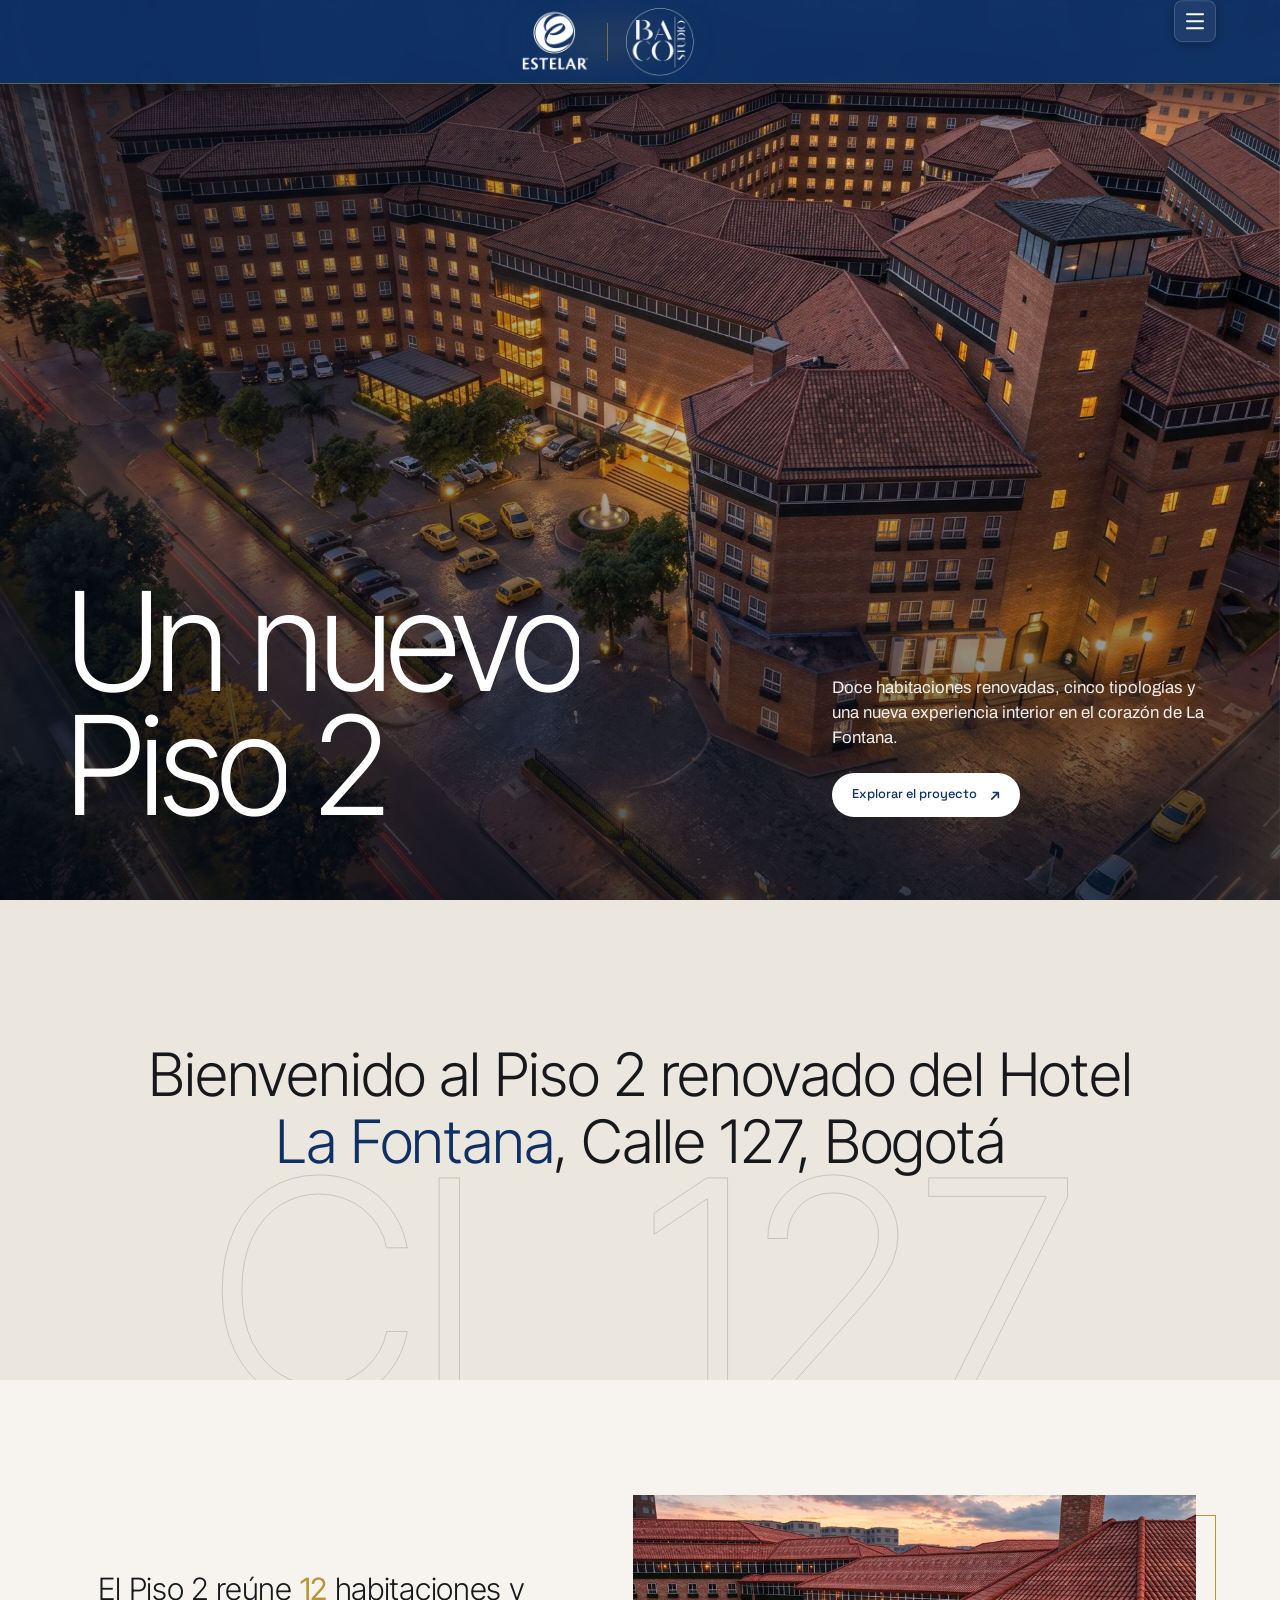
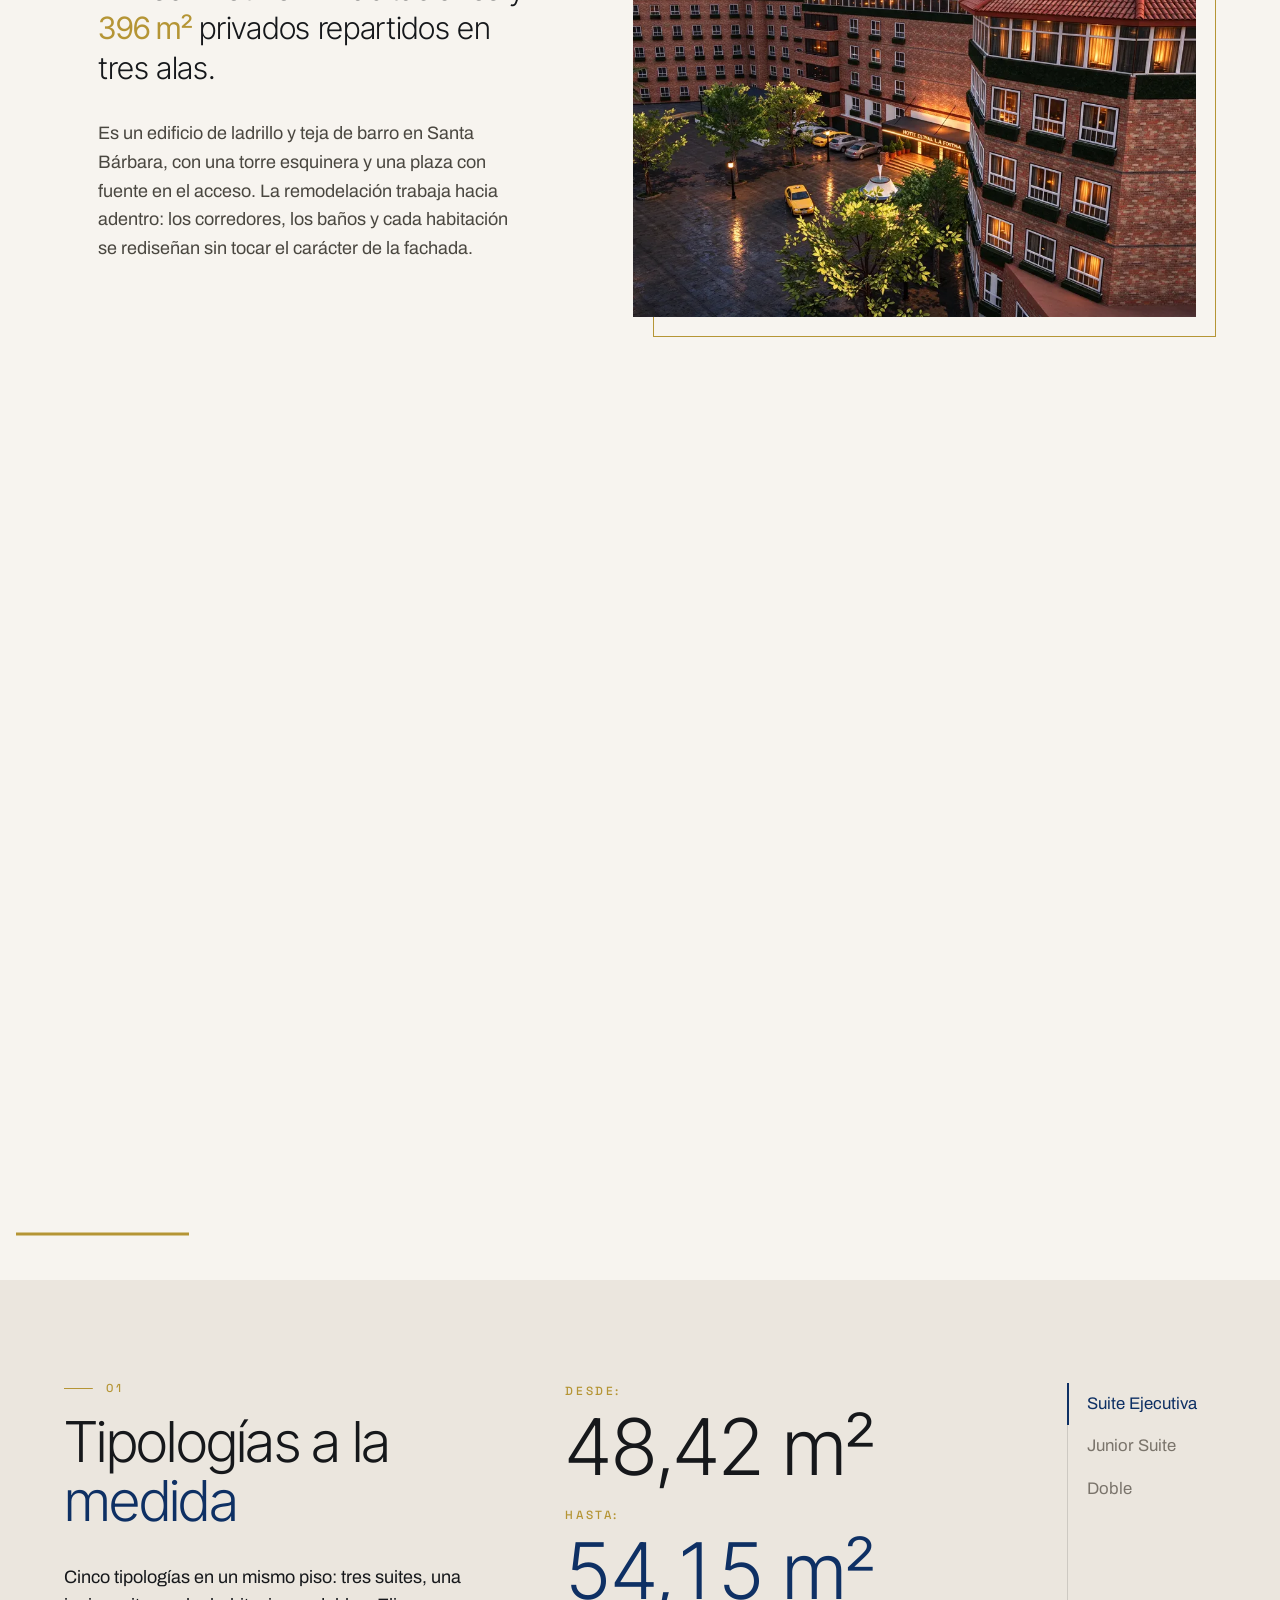
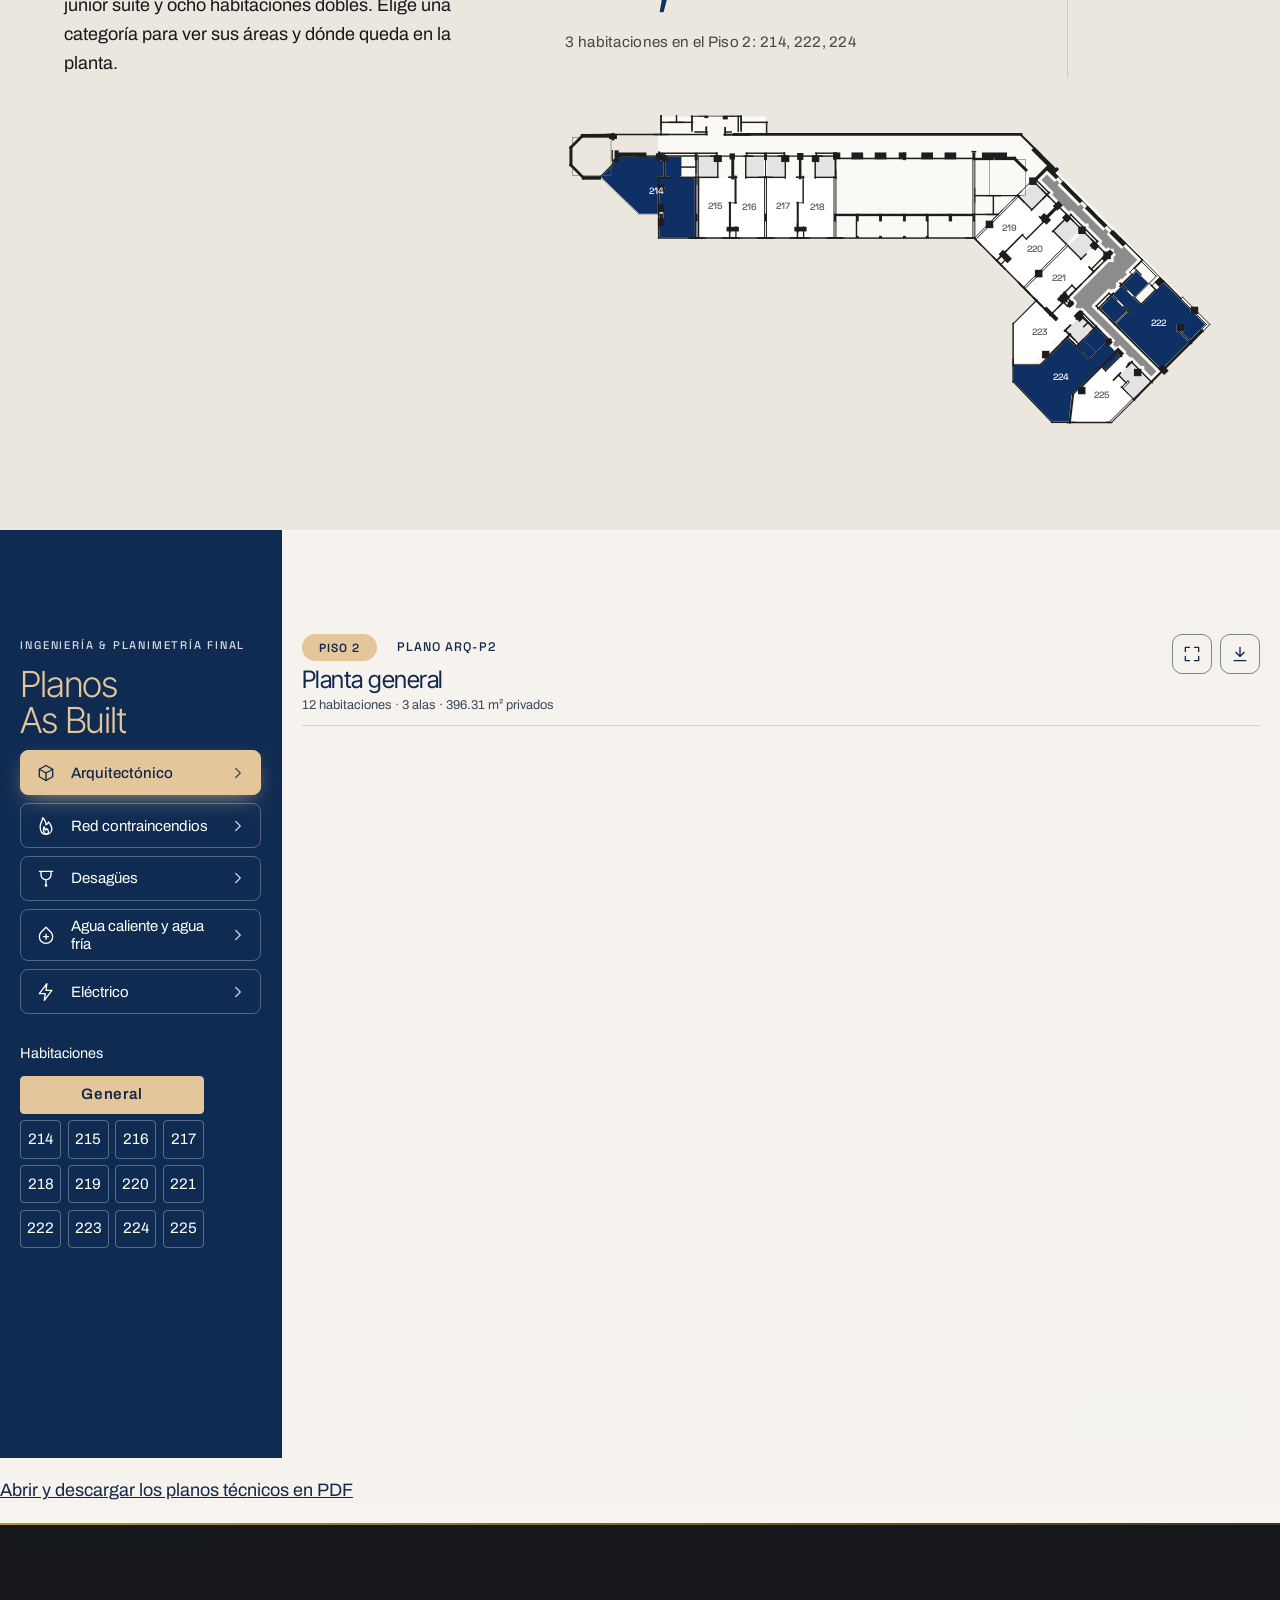
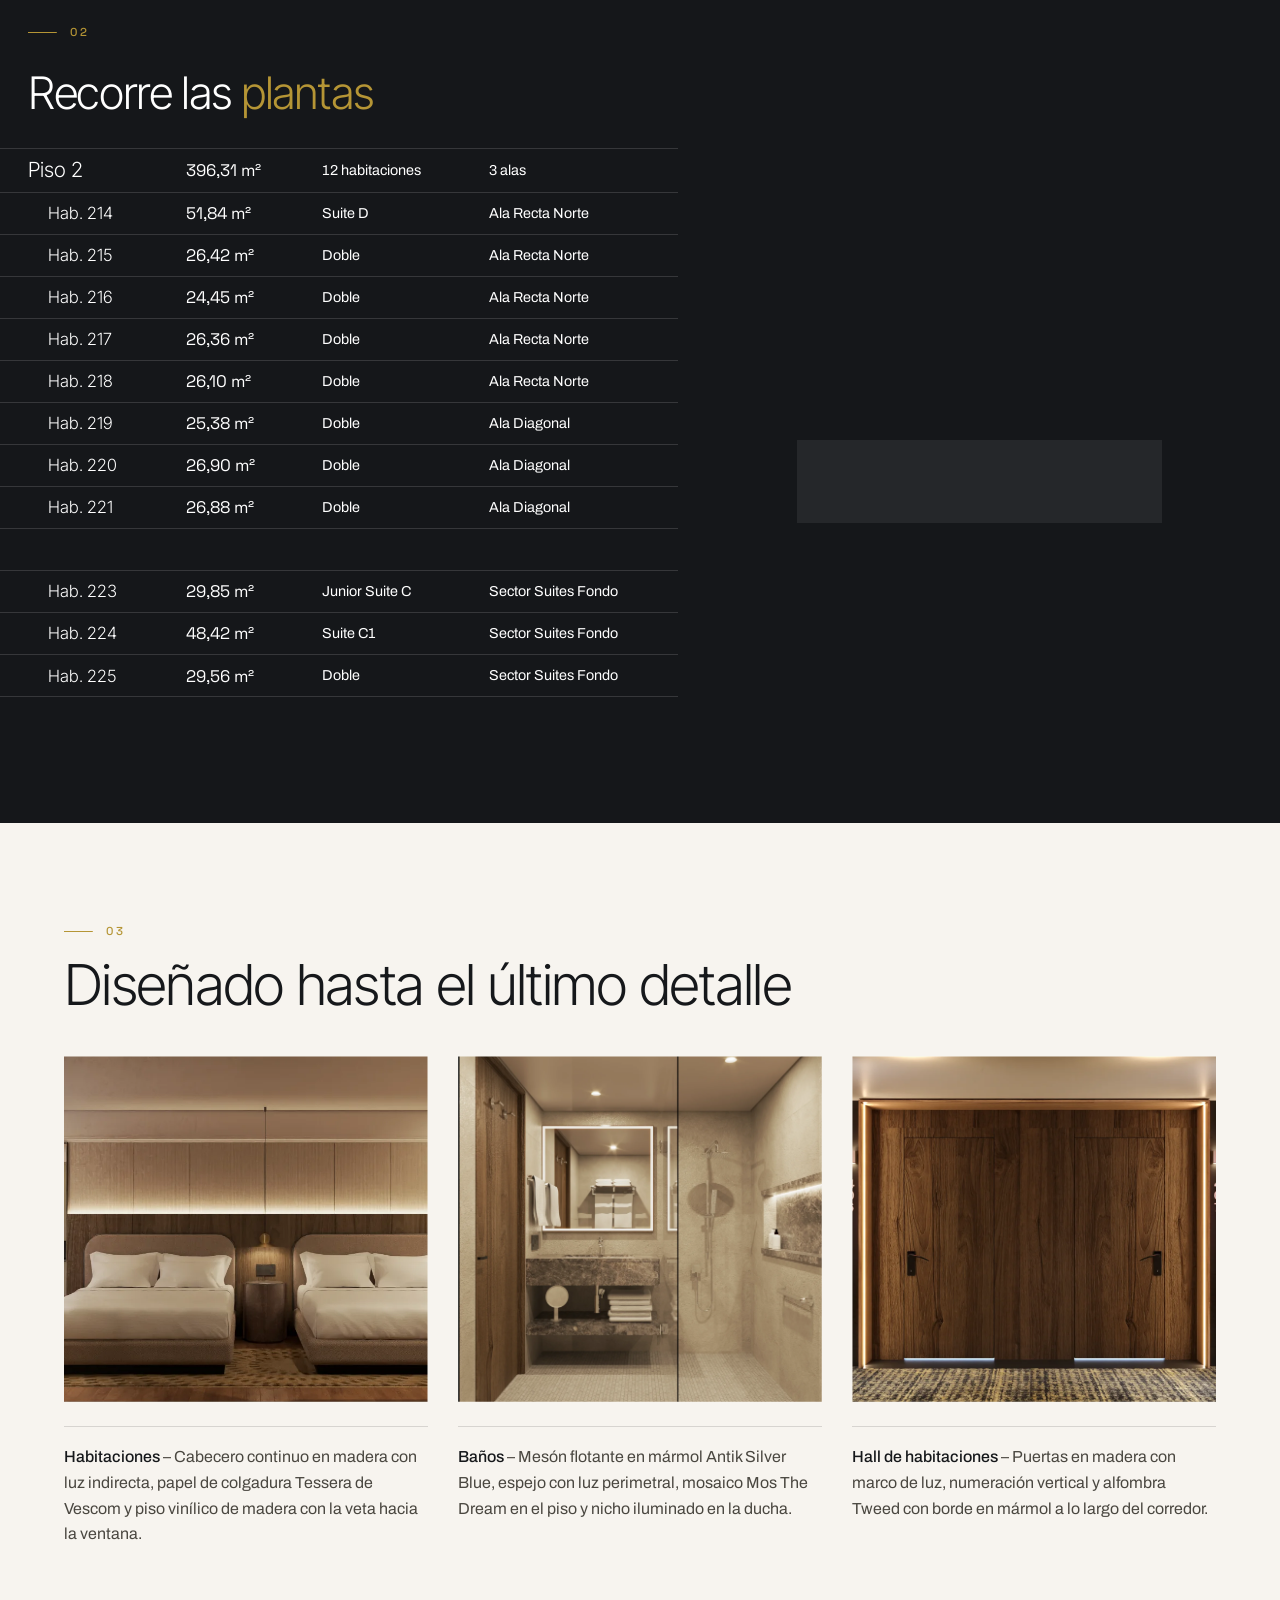
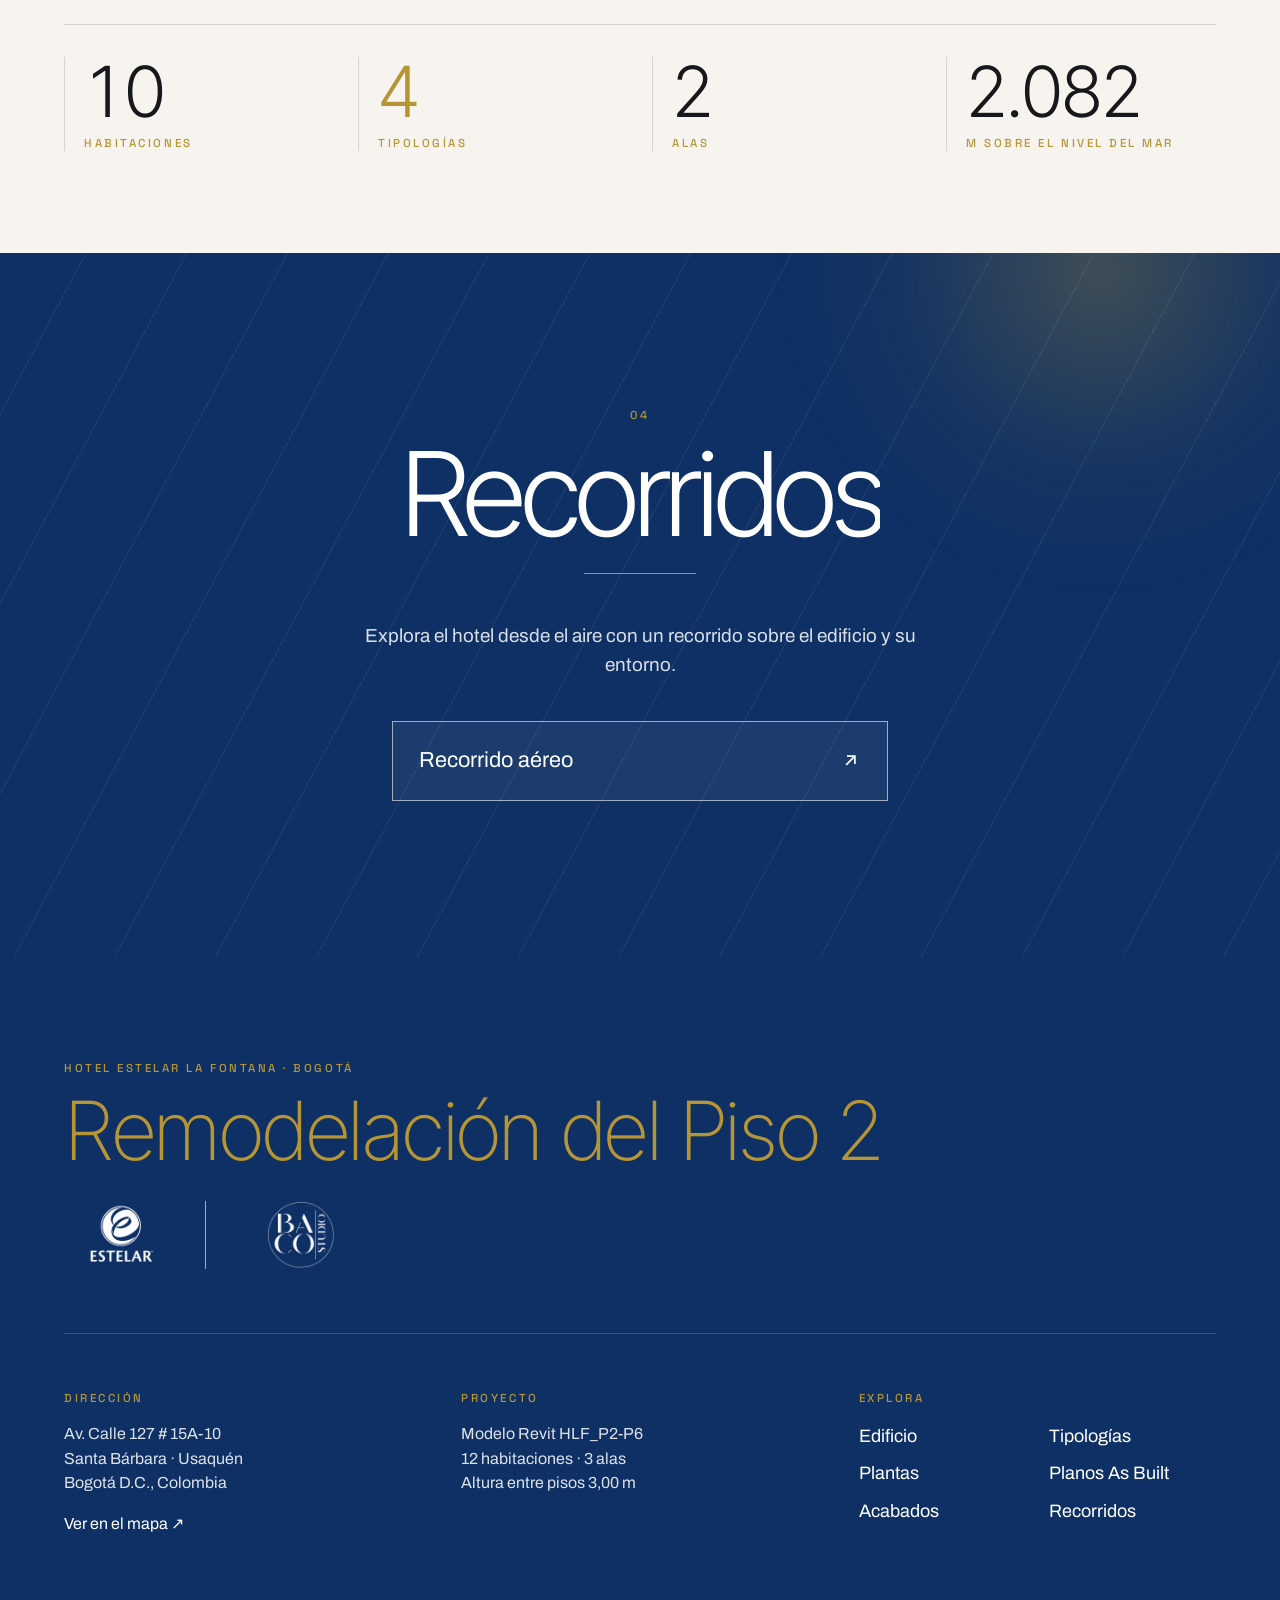
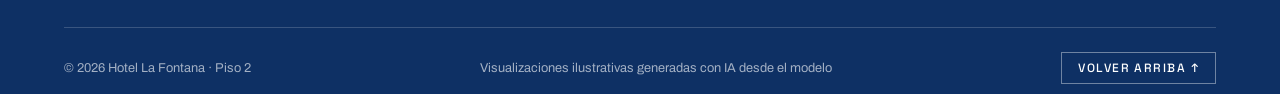
==== index.html @ cfd7a848 "Actualizar página principal para cargar PDFs técnicos" ====
<!doctype html>
<html lang="es">
<head>
  <meta charset="UTF-8">
  <meta name="viewport" content="width=device-width, initial-scale=1">
  <title>Hotel La Fontana · Piso 2</title>
  <meta name="description" content="Hotel Estelar La Fontana, Bogotá. Remodelación del Piso 2: doce habitaciones, plantas por nivel, acabados y recorridos.">
  <link rel="icon" href="assets/favicon.svg" type="image/svg+xml">
  <link rel="preconnect" href="https://fonts.googleapis.com">
  <link rel="preconnect" href="https://fonts.gstatic.com" crossorigin>
  <link href="https://fonts.googleapis.com/css2?family=Inter+Tight:wght@200;300;400&family=Space+Grotesk:wght@300;400;500&family=Archivo:wght@400;500&display=swap" rel="stylesheet">
  <link rel="preload" as="image" href="assets/img/hero-aerea.webp" fetchpriority="high">
  <link rel="stylesheet" href="styles.css?v=4.0">
  <script type="importmap">
    { "imports": { "three": "https://cdn.jsdelivr.net/npm/three@0.160.0/build/three.module.js", "three/addons/": "https://cdn.jsdelivr.net/npm/three@0.160.0/examples/jsm/" } }
  </script>
  <script defer src="https://cdnjs.cloudflare.com/ajax/libs/gsap/3.12.5/gsap.min.js"></script>
  <script type="module" src="assets/js/animaciones.js?v=1.9"></script>
  <script type="module" src="script.js?v=3.16"></script>
</head>
<body>
  <a class="skip" href="#main">Saltar al contenido</a>

  <header class="site-header site-header-minimal" id="site-header">
    <div class="header-inner header-logo-only">
      <div class="header-marks" aria-label="Hotel Estelar La Fontana y Baco Studio">
        <a class="brand brand-centered" href="#top" aria-label="Hotel Estelar La Fontana, inicio">
          <img decoding="async" src="assets/logos/estelar.png" alt="Estelar" class="brand-img" width="300" height="300">
        </a>
        <span class="mark-divider" aria-hidden="true"></span>
        <img decoding="async" src="assets/logos/baco.png" alt="Baco Studio" class="brand-img brand-img-baco" width="300" height="300">
      </div>
      <button class="burger" type="button" aria-expanded="false" aria-controls="menu" aria-label="Abrir menú" data-burger>
        <i></i><i></i><i></i>
      </button>
    </div>
  </header>

  <nav class="menu" id="menu" aria-label="Principal" hidden data-menu>
    <ul>
      <li><a href="#edificio">Edificio</a></li>
      <li><a href="#tipologias">Tipologías</a></li>
      <li><a href="#plantas">Plantas</a></li>
      <li><a href="#as-built">Planos As Built</a></li>
      <li><a href="#detalle">Acabados</a></li>
      <li><a href="#recorridos">Recorridos</a></li>
      <li><a href="#contacto">Ubicación</a></li>
    </ul>
  </nav>

  <main id="main">
    <!-- 1 · Portada -->
    <section class="hero" id="top">
      <img decoding="async" src="assets/img/hero-aerea.webp" alt="Vista aérea nocturna del Hotel La Fontana y su plaza de acceso" fetchpriority="high">
      <div class="hero-in">
        <h1>Un nuevo<br>Piso 2</h1>
        <div class="hero-copy">
          <p>Doce habitaciones renovadas, cinco tipologías y una nueva experiencia interior en el corazón de La Fontana.</p>
          <a class="hero-cta" href="#edificio">Explorar el proyecto</a>
        </div>
      </div>
    </section>

    <!-- 2 · Franja gris con dirección de fondo -->
    <section class="welcome" aria-labelledby="welcome-t">
      <p class="ghost" aria-hidden="true">CL 127</p>
      <h2 id="welcome-t">Bienvenido al Piso 2 renovado del Hotel <span class="red">La Fontana</span>, Calle 127, Bogotá</h2>
    </section>

    <!-- 3 · Texto + imagen con sombra -->
    <section class="intro" id="edificio">
      <div class="intro-txt">
        <h3>El Piso 2 reúne <b data-fig="rooms">12</b> habitaciones y <b><span data-fig="area">396</span> m²</b> privados repartidos en tres alas.</h3>
        <p>Es un edificio de ladrillo y teja de barro en Santa Bárbara, con una torre esquinera y una plaza con fuente en el acceso. La remodelación trabaja hacia adentro: los corredores, los baños y cada habitación se rediseñan sin tocar el carácter de la fachada.</p>
      </div>
      <figure class="shadow-img"><img decoding="async" src="assets/img/plaza.webp" loading="lazy" alt="Fachada de ladrillo y acceso principal del hotel junto a la plaza de la fuente"></figure>
    </section>

    <!-- 4 · Carrusel a sangre con barras -->
    <section class="slider" aria-roledescription="carrusel" aria-label="Galería" data-slider>
      <div class="slides">
        <figure class="on"><img decoding="async" src="assets/img/renders/doble-frente.webp" loading="lazy" alt="Habitación doble con dos camas y cabecero en madera con luz indirecta"><figcaption>Habitación doble</figcaption></figure>
        <figure><img decoding="async" src="assets/img/renders/doble-escritorio.webp" loading="lazy" alt="Habitación doble con escritorio junto a la ventana"><figcaption>Habitación doble · zona de trabajo</figcaption></figure>
        <figure><img decoding="async" src="assets/img/renders/doble-sofa.webp" loading="lazy" alt="Habitación doble con sofá frente a la ventana"><figcaption>Habitación doble · sofá</figcaption></figure>
        <figure><img decoding="async" src="assets/img/renders/doble-minibar.webp" loading="lazy" alt="Habitación doble con minibar y panel de televisión en madera"><figcaption>Habitación doble · minibar y TV</figcaption></figure>
        <figure><img decoding="async" src="assets/img/renders/bano.webp" loading="lazy" alt="Baño con mesón de mármol, espejo iluminado y ducha con nicho"><figcaption>Baño</figcaption></figure>
        <figure><img decoding="async" src="assets/img/renders/hall-puertas.webp" loading="lazy" alt="Puertas de habitaciones en madera con marco iluminado en el hall"><figcaption>Hall de habitaciones · puertas</figcaption></figure>
        <figure><img decoding="async" src="assets/img/renders/hall-ascensor.webp" loading="lazy" alt="Hall del ascensor con consola dorada y lámpara de esferas"><figcaption>Hall del ascensor</figcaption></figure>
      </div>
      <div class="bars" role="tablist" aria-label="Elegir imagen" data-bars></div>
    </section>

    <!-- 5 · Tipologías: cifras grandes + píldoras + planta -->
    <section class="types" id="tipologias">
      <div class="types-l">
        <h2>Tipologías a la <span class="red">medida</span></h2>
        <p>Cinco tipologías en un mismo piso: tres suites, una junior suite y ocho habitaciones dobles. Elige una categoría para ver sus áreas y dónde queda en la planta.</p>
      </div>
      <div class="types-c" aria-live="polite">
        <p>Desde:</p>
        <p class="big" data-t-min>—</p>
        <p>Hasta:</p>
        <p class="big red" data-t-max>—</p>
        <p data-t-cap>—</p>
      </div>
      <div class="types-r pills" role="group" aria-label="Categoría" data-pills></div>
      <div class="types-plan"><svg class="plan" data-plan-types aria-label="Planta del Piso 2 con la categoría resaltada" role="img"></svg></div>
    </section>

    <!-- 6 · Planos As Built -->
    <section class="asbuilt-section" id="as-built">
      <div id="asbuilt-container"></div>
      <p class="planos-pdf-link"><a href="planos-redes.html">Abrir y descargar los planos técnicos en PDF</a></p>
    </section>

    <!-- 7 · Pantalla dividida: niveles / plano en rojo -->
    <section class="levels" id="plantas">
      <div class="levels-list">
        <h2 class="levels-h">Recorre las <span class="red">plantas</span></h2>
        <table>
          <thead class="sr"><tr><th>Nivel o habitación</th><th>Área</th><th>Tipología</th><th>Ala</th></tr></thead>
          <tbody data-levels></tbody>
        </table>
      </div>
      <aside class="levels-panel">
        <div class="viewer" data-viewer role="img" aria-label="Modelo 3D del edificio por pisos"></div>
        <div class="viewer-cover">
          <img decoding="async" class="viewer-cover-logo" src="assets/logos/baco.png" alt="Baco Studio" width="300" height="300">
          <span class="viewer-cover-index">PISO 2 · MODELO DIGITAL</span>
          <button type="button" class="viewer-cover-cta" data-cover-3d>
            <svg width="26" height="26" viewBox="0 0 24 24" fill="none" stroke="currentColor" stroke-width="1.6" aria-hidden="true"><path d="m12 3 8 4.5v9L12 21l-8-4.5v-9L12 3Z"/><path d="m4 7.5 8 4.5 8-4.5M12 12v9"/></svg>
            Explora en 3D
          </button>
          <span class="viewer-cover-line"></span>
        </div>
        <div class="panel-top" aria-live="polite">
          <div>
            <h3 data-p-title>Edificio completo</h3>
            <p data-p-area>Remodelación del Piso 2</p>
            <p class="panel-sub" data-p-sub>Activa la vista axonométrica o selecciona el Piso 2 para explorarlo.</p>
          </div>
          <div class="panel-actions">
            <button type="button" class="btn-view3d" data-view3d aria-pressed="false">
              <svg width="16" height="16" viewBox="0 0 24 24" fill="none" stroke="currentColor" stroke-width="1.8" aria-hidden="true">
                <path d="m12 3 8 4.5v9L12 21l-8-4.5v-9L12 3Z"/>
                <path d="m4 7.5 8 4.5 8-4.5M12 12v9"/>
              </svg>
              Ver en 3D
            </button>
            <button type="button" class="btn-reset" data-reset hidden>Ver edificio completo</button>
          </div>
        </div>
        <p class="panel-hint">Arrastra para girar · rueda para acercar</p>
        <div class="panel-links">
          <a href="#as-built" class="tech-link-tag">1. Arquitectónico</a>
          <a href="#as-built" class="tech-link-tag">2. Red contraincendios</a>
          <a href="#as-built" class="tech-link-tag">3. Desagües</a>
          <a href="#as-built" class="tech-link-tag">4. Agua Fría y Caliente</a>
          <a href="#as-built" class="tech-link-tag">5. Eléctrico As-Built</a>
          <a href="assets/planos/HLF-planta-general.pdf" target="_blank" rel="noopener">Plano arquitectónico</a>
          <a href="assets/planos/p2-acabados.png" target="_blank" rel="noopener">Plano de acabados</a>
          <a href="assets/planos/p2-mobiliario.png" target="_blank" rel="noopener">Plano de mobiliario</a>
        </div>
      </aside>
    </section>

    

    <!-- 8 · Tres columnas -->
    <section class="detail" id="detalle">
      <h2>Diseñado hasta el último detalle</h2>
      <div class="cols">
        <article><img decoding="async" src="assets/img/renders/doble-frente.webp" loading="lazy" alt="Habitación doble con cabecero en madera y luz indirecta"><p><b>Habitaciones</b> – Cabecero continuo en madera con luz indirecta, papel de colgadura Tessera de Vescom y piso vinílico de madera con la veta hacia la ventana.</p></article>
        <article><img decoding="async" src="assets/img/renders/bano.webp" loading="lazy" alt="Baño con mesón de mármol y espejo iluminado"><p><b>Baños</b> – Mesón flotante en mármol Antik Silver Blue, espejo con luz perimetral, mosaico Mos The Dream en el piso y nicho iluminado en la ducha.</p></article>
        <article><img decoding="async" src="assets/img/renders/hall-puertas.webp" loading="lazy" alt="Puertas de habitaciones en madera con marco iluminado"><p><b>Hall de habitaciones</b> – Puertas en madera con marco de luz, numeración vertical y alfombra Tweed con borde en mármol a lo largo del corredor.</p></article>
      </div>
      <dl class="facts">
        <div><dt>12</dt><dd>Habitaciones</dd></div>
        <div><dt>5</dt><dd>Tipologías</dd></div>
        <div><dt>3</dt><dd>Alas</dd></div>
        <div><dt>2.552</dt><dd>m sobre el nivel del mar</dd></div>
      </dl>
    </section>

    <!-- 9 · Recorridos (gris) -->
    <section class="tours" id="recorridos">
      <div>
        <h2>Recorridos</h2>
        <p>Explora el hotel desde el aire con un recorrido sobre el edificio y su entorno.</p>
      </div>
      <ul>
        <li><a class="btn-dark" href="https://alejagoguti-cpu.github.io/la-fontana/" target="_blank" rel="noopener">Recorrido aéreo</a></li>
      </ul>
    </section>
  </main>

  <!-- 10 · Pie oscuro -->
  <footer class="foot foot-v2" id="contacto">
    <div class="foot-top">
      <div class="foot-claim">
        <span class="foot-kicker">Hotel Estelar La Fontana · Bogotá</span>
        <p class="foot-big">Remodelación del <span>Piso 2</span></p>
      </div>
      <div class="foot-logos"><img decoding="async" src="assets/logos/estelar.png" alt="Hoteles Estelar" width="300" height="300"><img decoding="async" src="assets/logos/baco.png" alt="Baco Studio" width="300" height="300"></div>
    </div>
    <div class="foot-cols">
      <div>
        <h4>Dirección</h4>
        <p>Av. Calle 127 # 15A-10<br>Santa Bárbara · Usaquén<br>Bogotá D.C., Colombia</p>
        <p><a class="foot-link" href="https://www.google.com/maps?q=4.704585254832645,-74.04369633465852" target="_blank" rel="noopener">Ver en el mapa ↗</a></p>
      </div>
      <div>
        <h4>Proyecto</h4>
        <p>Modelo Revit HLF_P2-P6<br>12 habitaciones · 3 alas<br>Altura entre pisos 3,00 m</p>
      </div>
      <nav aria-label="Secciones">
        <h4>Explora</h4>
        <ul class="foot-nav">
          <li><a href="#edificio">Edificio</a></li>
          <li><a href="#tipologias">Tipologías</a></li>
          <li><a href="#plantas">Plantas</a></li>
          <li><a href="#as-built">Planos As Built</a></li>
          <li><a href="#detalle">Acabados</a></li>
          <li><a href="#recorridos">Recorridos</a></li>
        </ul>
      </nav>
    </div>
    <div class="foot-bottom">
      <span>© 2026 Hotel La Fontana · Piso 2</span>
      <span>Visualizaciones ilustrativas generadas con IA desde el modelo</span>
      <a class="foot-up" href="#top">Volver arriba ↑</a>
    </div>
  </footer>
</body>
</html>
---- styles.css ----
/* Lenguaje visual tipo HYLO: grotesk, blanco/negro/gris, acento rojo, pantalla dividida. */
:root {
  --red: #0e3064;
  --gold: #b59535;
  --grey: #d1d2d2;
  --grey-2: #9b9b9b;
  --dark: #212121;
  --black: #000;
  --white: #fff;
  --head: "Px Grotesk", "Space Grotesk", "Helvetica Neue", Arial, sans-serif;
  --body: "Akzidenz-Grotesk Pro", "Archivo", "Helvetica Neue", Arial, sans-serif;
  --pad: clamp(1.25rem, 5vw, 4.5rem);
}

*, *::before, *::after { box-sizing: border-box; }
[hidden] { display: none !important; }
html { scroll-behavior: smooth; }
body { margin: 0; background: var(--white); color: var(--black); font: 400 1.125rem/1.6 var(--body); overflow-x: hidden; -webkit-font-smoothing: antialiased; }
img { display: block; max-width: 100%; }
a { color: inherit; }
button { font: inherit; color: inherit; }
h1, h2, h3, h4 { margin: 0; font-family: var(--head); font-weight: 400; letter-spacing: -.01em; }
.red { color: var(--red); }
.sr { position: absolute; width: 1px; height: 1px; overflow: hidden; clip-path: inset(50%); }
.skip { position: fixed; top: .5rem; left: 7rem; z-index: 100; padding: .6rem 1rem; background: var(--black); color: var(--white); translate: 0 -300%; }
.skip:focus { translate: 0; }
:focus-visible { outline: 2px solid var(--red); outline-offset: 3px; }

/* ---------- NAVBAR PREMIUM DE LUJO (HOTEL ESTELAR) ---------- */
.site-header {
  position: fixed;
  top: 0;
  left: 0;
  right: 0;
  height: 4.5rem;
  z-index: 90;
  background: rgba(9, 13, 22, 0.88);
  backdrop-filter: blur(20px) saturate(1.4);
  -webkit-backdrop-filter: blur(20px) saturate(1.4);
  border-bottom: 1px solid rgba(255, 255, 255, 0.08);
  box-shadow: 0 4px 30px rgba(0, 0, 0, 0.5);
  transition: all 0.3s cubic-bezier(0.16, 1, 0.3, 1);
}

.header-inner {
  max-width: 1720px;
  height: 100%;
  margin: 0 auto;
  padding: 0 var(--pad);
  display: flex;
  align-items: center;
  justify-content: space-between;
  gap: 1.5rem;
}

/* Marca / Logo Estelar */
.brand {
  position: relative;
  display: flex;
  align-items: center;
  gap: 0.85rem;
  text-decoration: none;
  background: transparent !important;
  box-shadow: none !important;
  padding: 0 !important;
  width: auto !important;
  height: auto !important;
  cursor: pointer;
}

.brand-img {
  height: 2.35rem;
  width: auto;
  max-width: 130px;
  object-fit: contain;
  /* Logo blanco puro de alta gama sobre fondo oscuro */
  filter: brightness(0) invert(1);
  transition: transform 0.3s ease, filter 0.3s ease;
}

.brand:hover .brand-img {
  transform: scale(1.04);
  filter: brightness(0) invert(1) drop-shadow(0 0 10px rgba(212, 175, 55, 0.5));
}

.brand-text {
  display: flex;
  flex-direction: column;
  border-left: 1px solid rgba(255, 255, 255, 0.16);
  padding-left: 0.75rem;
  line-height: 1.15;
}

.brand-eyebrow {
  font: 700 0.58rem/1 var(--head);
  letter-spacing: 0.18em;
  text-transform: uppercase;
  color: var(--gold);
}

.brand-name {
  font: 500 0.92rem/1.2 var(--head);
  letter-spacing: 0.04em;
  color: #fff;
  text-transform: uppercase;
}

.brand-piso {
  font: 600 0.65rem/1 var(--head);
  letter-spacing: 0.12em;
  color: #94a3b8;
  text-transform: uppercase;
}

/* Enlaces Desktop */
.desktop-nav {
  display: flex;
  align-items: center;
  gap: 1.5rem;
}

.desktop-link {
  color: #cbd5e1;
  text-decoration: none;
  font: 500 0.78rem/1 var(--head);
  letter-spacing: 0.1em;
  text-transform: uppercase;
  position: relative;
  padding: 0.4rem 0.2rem;
  transition: color 0.2s ease;
  display: inline-flex;
  align-items: center;
  gap: 0.4rem;
}

.desktop-link:hover {
  color: #fff;
}

.desktop-link::after {
  content: "";
  position: absolute;
  left: 0;
  bottom: 0;
  width: 0;
  height: 2px;
  background: var(--gold);
  transition: width 0.25s ease;
}

.desktop-link:hover::after {
  width: 100%;
}

.desktop-link-asbuilt {
  color: #fff;
  padding: 0.4rem 0.85rem;
  background: rgba(181, 149, 53, 0.12);
  border: 1px solid rgba(181, 149, 53, 0.35);
  border-radius: 99px;
  transition: all 0.25s ease;
}

.desktop-link-asbuilt:hover {
  background: rgba(181, 149, 53, 0.25);
  border-color: var(--gold);
  color: var(--gold);
  box-shadow: 0 0 16px rgba(181, 149, 53, 0.3);
}

.desktop-link-asbuilt::after {
  content: none;
}

.nav-glow-dot {
  width: 6px;
  height: 6px;
  border-radius: 50%;
  background: var(--gold);
  box-shadow: 0 0 8px var(--gold);
  animation: pulseGold 2s infinite ease-in-out;
}

@keyframes pulseGold {
  0%, 100% { opacity: 1; transform: scale(1); }
  50% { opacity: 0.4; transform: scale(0.8); }
}

/* Acciones en la derecha */
.header-actions {
  display: flex;
  align-items: center;
  gap: 0.85rem;
}

.header-cta-btn {
  display: inline-flex;
  align-items: center;
  gap: 0.45rem;
  padding: 0.5rem 1.05rem;
  background: rgba(255, 255, 255, 0.06);
  border: 1px solid rgba(255, 255, 255, 0.18);
  border-radius: 99px;
  color: #fff;
  font: 600 0.78rem/1 var(--head);
  letter-spacing: 0.08em;
  text-transform: uppercase;
  text-decoration: none;
  transition: all 0.25s cubic-bezier(0.16, 1, 0.3, 1);
}

.header-cta-btn:hover {
  background: var(--gold);
  color: #000;
  border-color: #fff;
  box-shadow: 0 6px 20px rgba(181, 149, 53, 0.4);
  transform: translateY(-1px);
}

/* Botón Hamburguesa Premium */
.burger {
  position: relative !important;
  top: auto !important;
  right: auto !important;
  width: 2.6rem !important;
  height: 2.6rem !important;
  border-radius: 8px !important;
  background: rgba(255, 255, 255, 0.06) !important;
  border: 1px solid rgba(255, 255, 255, 0.16) !important;
  cursor: pointer;
  display: flex !important;
  flex-direction: column !important;
  align-items: center !important;
  justify-content: center !important;
  gap: 5px !important;
  padding: 0 !important;
  color: #fff !important;
  transition: all 0.25s ease !important;
  box-shadow: 0 2px 8px rgba(0, 0, 0, 0.3);
}

.burger:hover {
  background: rgba(255, 255, 255, 0.14) !important;
  border-color: var(--gold) !important;
  color: var(--gold) !important;
  transform: scale(1.05);
}

.burger i {
  display: block;
  width: 18px;
  height: 2px;
  background: currentColor;
  border-radius: 2px;
  transition: transform 0.3s cubic-bezier(0.16, 1, 0.3, 1), opacity 0.2s, background 0.2s;
}

.burger[aria-expanded="true"] {
  background: var(--gold) !important;
  border-color: #fff !important;
  color: #000 !important;
}

.burger[aria-expanded="true"] i:nth-child(1) {
  transform: translateY(7px) rotate(45deg);
}

.burger[aria-expanded="true"] i:nth-child(2) {
  opacity: 0;
}

.burger[aria-expanded="true"] i:nth-child(3) {
  transform: translateY(-7px) rotate(-45deg);
}

/* Menú a Pantalla Completa Premium */
.menu {
  position: fixed;
  inset: 0;
  z-index: 85;
  background: rgba(9, 13, 22, 0.96) !important;
  backdrop-filter: blur(28px) !important;
  -webkit-backdrop-filter: blur(28px) !important;
  display: grid;
  place-items: center;
  padding-top: 4.5rem;
}

.menu ul {
  list-style: none;
  margin: 0;
  padding: 0;
  text-align: center;
  display: flex;
  flex-direction: column;
  gap: 0.75rem;
}

.menu a {
  display: block;
  padding: 0.4rem 1.5rem;
  text-decoration: none;
  color: #f1f5f9;
  font: 300 clamp(1.8rem, 4vw, 3.2rem)/1.2 var(--head);
  letter-spacing: 0.02em;
  transition: all 0.25s ease;
  position: relative;
}

.menu a:hover {
  color: var(--gold) !important;
  transform: scale(1.06);
}

@media (max-width: 992px) {
  .desktop-nav {
    display: none;
  }
}

@media (max-width: 600px) {
  .brand-text {
    display: none;
  }
  .header-cta-btn {
    display: none;
  }
}

/* ---------- portada ---------- */
.hero { position: relative; height: 100svh; min-height: 34rem; overflow: hidden; color: var(--white); display: grid; align-items: center; }
.hero > img { position: absolute; inset: 0; width: 100%; height: 100%; object-fit: cover; }
.hero::after { content: ""; position: absolute; inset: 0; background: linear-gradient(90deg, rgba(0, 0, 0, .35), rgba(0, 0, 0, 0) 70%); }
.hero-in { position: relative; z-index: 1; padding: 0 var(--pad) 0 clamp(1.25rem, 7.5vw, 7rem); }
.hero h1 { font: 400 clamp(3.6rem, 1.5rem + 9vw, 10rem)/.95 var(--head); letter-spacing: -.02em; }
.btn-line { display: inline-block; margin-top: 3rem; padding: .45rem 1.9rem; border: 2px solid currentColor; border-radius: 99px; text-decoration: none; font: 400 1.25rem/1.4 var(--body); transition: background .25s, color .25s; }
.btn-line:hover { background: var(--white); color: var(--black); }

/* ---------- franja gris ---------- */
.welcome { position: relative; overflow: hidden; background: var(--grey); padding: clamp(6rem, 9vw, 8.5rem) var(--pad) clamp(10rem, 16vw, 14rem); text-align: center; }
.ghost { position: absolute; left: 50%; top: 52%; translate: -50% -50%; margin: 0; white-space: nowrap; color: var(--white); font: 400 clamp(8rem, 24vw, 22rem)/1 var(--head); letter-spacing: -.02em; pointer-events: none; }
.welcome h2 { position: relative; max-width: 66rem; margin: 0 auto; font-size: clamp(2.2rem, 1.2rem + 3.4vw, 4.4rem); line-height: 1.2; }

/* ---------- texto + imagen ---------- */
.intro { display: grid; grid-template-columns: .8fr 1fr; gap: clamp(2.5rem, 8vw, 9rem); align-items: center; padding: clamp(5rem, 9vw, 8rem) var(--pad); }
.intro-txt { max-width: 27rem; justify-self: end; }
.intro-txt h3 { font: 400 1.6rem/1.35 var(--body); margin-bottom: 2rem; }
.intro-txt h3 b { font-weight: 400; color: var(--red); }
.intro-txt p { margin: 0; }
.shadow-img { margin: 0 1.25rem 1.25rem 0; position: relative; max-width: 40rem; }
.shadow-img::before { content: ""; position: absolute; inset: 1.25rem -1.25rem -1.25rem 1.25rem; background: var(--grey); z-index: -1; }
.shadow-img img { width: 100%; aspect-ratio: 4 / 3; object-fit: cover; }
.intro { position: relative; z-index: 0; }

/* ---------- carrusel ---------- */
.slider { position: relative; height: min(92svh, 58rem); min-height: 26rem; overflow: hidden; background: var(--dark); }
.slides figure { position: absolute; inset: 0; margin: 0; opacity: 0; transition: opacity 1s ease; }
.slides figure.on { opacity: 1; }
.slides img { width: 100%; height: 100%; object-fit: cover; }
.slides figcaption { position: absolute; left: var(--pad); bottom: 4.5rem; padding: .3rem .9rem; background: var(--white); font: 500 .85rem/1.4 var(--body); }
.bars { position: absolute; left: 1rem; right: 1rem; bottom: 2.25rem; display: flex; gap: .35rem; }
.bars button { flex: 1; height: 1.25rem; padding: 0; border: 0; background: none; cursor: pointer; position: relative; }
.bars button::before { content: ""; position: absolute; left: 0; right: 0; top: 50%; height: 4px; translate: 0 -50%; background: var(--white); }
.bars button[aria-selected="true"]::before { background: var(--red); }
.ai-note { position: absolute; right: 1rem; bottom: .4rem; margin: 0; color: var(--white); font-size: .7rem; opacity: .75; }

/* ---------- tipologías ---------- */
.types { background: var(--grey); padding: clamp(5rem, 8vw, 7rem) var(--pad); display: grid; grid-template-columns: 1fr 1fr auto; gap: 2rem clamp(2rem, 5vw, 5rem); }
.types-l h2 { font-size: clamp(2.2rem, 1.6rem + 2vw, 3.2rem); line-height: 1.1; margin-bottom: 2rem; }
.types-l p { max-width: 28rem; margin: 0; }
.types-c p { margin: 0; font-size: 1.25rem; }
.types-c .big { margin: .4rem 0 1.2rem; font: 400 clamp(3rem, 2rem + 3.6vw, 5.6rem)/1.05 var(--head); letter-spacing: .01em; font-variant-numeric: tabular-nums; }
.pills { display: flex; flex-direction: column; align-items: flex-start; gap: .55rem; }
.pills button { padding: .3rem 1.2rem; border: 0; border-radius: 99px; background: var(--grey-2); color: var(--white); cursor: pointer; font: 400 1.25rem/1.4 var(--body); transition: background .2s; white-space: nowrap; }
.pills button:hover { background: #7d7d7d; }
.pills button[aria-pressed="true"] { background: var(--red); }
.types-plan { grid-column: 2 / -1; }
.plan { display: block; width: 100%; height: auto; }
.plan .slab { fill: var(--white); }
.plan .wall { stroke: #1d1d1d; stroke-linecap: square; fill: none; }
.plan .col { fill: #1d1d1d; }
.plan .stair { fill: none; stroke: #666; stroke-width: 6; }
.plan .circ { fill: #8c8c8c; }
.plan .room { fill: var(--white); stroke: none; transition: fill .3s; }
.plan .bath { fill: #e3e3e3; transition: fill .3s; }
.plan .room.hl, .plan .bath.hl { fill: var(--red); }
.plan .num { font: 500 95px var(--head); fill: #555; text-anchor: middle; dominant-baseline: middle; pointer-events: none; }
.plan .num.hl { fill: var(--white); }

/* ---------- titular ---------- */
.statement { position: relative; overflow: hidden; }
.statement h2 { padding: clamp(5rem, 10vw, 9rem) var(--pad); text-align: center; font-size: clamp(2.6rem, 1.4rem + 4.4vw, 5.6rem); line-height: 1.1; }
.statement img { width: 100%; height: min(70svh, 44rem); object-fit: cover; }

/* ---------- pantalla dividida ---------- */
.levels { display: grid; grid-template-columns: 1fr 1fr; background: var(--dark); color: var(--white); }
.levels-h { padding: clamp(4rem, 6vw, 5.5rem) 1.75rem 2.5rem; font-size: clamp(2rem, 1.4rem + 2vw, 3rem); }
.levels table { width: 100%; border-collapse: collapse; }
.levels tr { cursor: pointer; border-top: 1px solid rgba(255, 255, 255, .85); transition: background .2s, color .2s; }
.levels tr:last-child { border-bottom: 1px solid rgba(255, 255, 255, .85); }
.levels td { padding: .95rem 1rem; font-size: .95rem; vertical-align: middle; }
.levels td:first-child { padding-left: 1.75rem; font: 400 1.15rem/1.2 var(--head); white-space: nowrap; }
.levels td:nth-child(2) { font: 400 1.05rem/1.2 var(--head); white-space: nowrap; }
.levels tr.lvl td:first-child { font-size: 1.3rem; }
.levels tr.muted { color: rgba(255, 255, 255, .45); }
.levels tr.room td:first-child { padding-left: 3rem; }
.levels tr:hover { background: #2e2e2e; }
.levels tr[aria-selected="true"] { background: var(--red); color: var(--white); }
.levels-panel { position: sticky; top: 0; align-self: start; height: 100svh; min-height: 34rem; background: var(--grey); color: var(--black); overflow: hidden; }
.viewer { position: absolute; inset: 0; }
.viewer canvas { display: block; width: 100%; height: 100%; touch-action: none; }
.panel-top { position: absolute; z-index: 2; top: 1.6rem; left: 1.5rem; right: 5.5rem; display: flex; justify-content: space-between; align-items: flex-start; gap: 1.5rem; pointer-events: none; }
.panel-top > * { pointer-events: auto; }
.panel-top > div { padding: .8rem 1rem .9rem; background: rgba(255, 255, 255, .86); backdrop-filter: blur(6px); }
.panel-top h3 { font-size: clamp(1.6rem, 1.2rem + 1vw, 2.1rem); }
.panel-top p { margin: .3rem 0 0; font: 400 1.25rem/1.25 var(--head); color: var(--red); }
.panel-top .panel-sub { font: 400 .95rem/1.4 var(--body); max-width: 24rem; color: var(--black); }
.btn-reset { flex-shrink: 0; padding: .35rem 1.2rem; border: 0; border-radius: 99px; background: var(--red); color: var(--white); cursor: pointer; font: 400 1rem/1.4 var(--body); }
.btn-reset:hover { background: var(--black); }
.panel-empty { position: absolute; z-index: 2; left: 1.5rem; bottom: 4.5rem; margin: 0; padding: .6rem 1rem; background: var(--white); font: 400 1.1rem/1.3 var(--head); max-width: 22rem; }
.panel-hint { position: absolute; z-index: 2; left: 1.5rem; bottom: 3.6rem; margin: 0; padding: .2rem .6rem; font-size: .78rem; color: #333; background: rgba(255, 255, 255, .8); }
.panel-links { position: absolute; z-index: 2; left: 1.5rem; bottom: 1.1rem; display: flex; flex-wrap: wrap; gap: .5rem 1.5rem; padding: .5rem 1rem; font-size: .85rem; background: rgba(255, 255, 255, .86); }

/* ---------- tres columnas ---------- */
.detail { padding: clamp(5rem, 8vw, 7rem) var(--pad); }
.detail h2 { font-size: clamp(2.2rem, 1.6rem + 2vw, 3.2rem); margin-bottom: 1.75rem; }
.cols { display: grid; grid-template-columns: repeat(3, 1fr); gap: 1.5rem; }
.cols img { width: 100%; aspect-ratio: 1 / .95; object-fit: cover; }
.cols p { margin: 1.5rem 0 0; }
.cols b { font-weight: 400; }
.facts { display: grid; grid-template-columns: repeat(4, 1fr); gap: 1.5rem; margin: clamp(3.5rem, 6vw, 5rem) 0 0; }
.facts dt { font: 400 clamp(3rem, 2rem + 3vw, 5rem)/1 var(--head); }
.facts dd { margin: .5rem 0 0; font-size: 1rem; text-transform: uppercase; letter-spacing: .08em; }
.facts div:nth-child(2) dt { color: var(--red); }

/* ---------- recorridos ---------- */
.tours { background: var(--grey-2); padding: clamp(5rem, 8vw, 7rem) var(--pad); display: grid; grid-template-columns: 1fr 1fr; gap: 3rem; }
.tours h2 { font-size: clamp(2.2rem, 1.6rem + 2vw, 3.2rem); margin-bottom: 1.5rem; }
.tours p { max-width: 30rem; font-size: 1.3rem; line-height: 1.5; }
.tours ul { list-style: none; margin: 0; padding: 0; display: grid; align-content: start; gap: 1rem; }
.btn-dark { display: inline-block; padding: .45rem 1.9rem; border-radius: 99px; background: var(--black); color: var(--white); text-decoration: none; font-size: 1.35rem; box-shadow: 0 2px 0 rgba(0, 0, 0, .35); transition: background .2s; }
.btn-dark:hover { background: var(--red); }

/* ---------- pie ---------- */
.foot { background: var(--dark); color: var(--white); padding: 3.5rem var(--pad) 2rem; }
.foot-cols { display: grid; grid-template-columns: 1.1fr repeat(3, 1fr); gap: 2.5rem; }
.foot p { margin: 0 0 1rem; font-size: .95rem; line-height: 1.45; }
.foot-main p { font-size: 1.25rem; line-height: 1.35; }
.foot-lead { margin-top: 1.5rem !important; }
.foot h4 { font: 500 1.05rem/1.2 var(--head); margin-bottom: .9rem; }
.foot-bottom { margin-top: 5rem !important; font-size: .85rem !important; opacity: .85; }

/* ---------- responsive ---------- */
@media (max-width: 1000px) {
  .types { grid-template-columns: 1fr 1fr; }
  .types-r { grid-column: 1 / -1; grid-row: 2; flex-direction: row; flex-wrap: wrap; }
  .types-plan { grid-column: 1 / -1; }
  .levels { grid-template-columns: 1fr; }
  .levels-panel { position: relative; height: 78svh; min-height: 30rem; order: -1; }
  .foot-cols { grid-template-columns: 1fr 1fr; }
}
@media (max-width: 720px) {
  body { font-size: 1rem; }
  .intro, .types, .tours { grid-template-columns: 1fr; }
  .intro-txt { justify-self: start; }
  .welcome h2 { text-align: left; }
  .cols { grid-template-columns: 1fr; }
  .facts { grid-template-columns: 1fr 1fr; }
  .levels td:nth-child(3), .levels td:nth-child(4) { font-size: .8rem; }
  .levels td:nth-child(4) { display: none; }
  .panel-top { flex-direction: column; right: 1rem; left: 1rem; top: 5.6rem; gap: .6rem; }
  .panel-top .panel-sub { display: none; }
  .panel-hint { display: none; }
  .foot-cols { grid-template-columns: 1fr; }
}
@media (prefers-reduced-motion: reduce) {
  html { scroll-behavior: auto; }
  *, *::before, *::after { transition: none !important; animation: none !important; }
}

/* ---------- detalles en dorado ---------- */
.brand small { color: var(--gold); }
.menu a:hover { color: var(--gold); }
.intro-txt h3 b { color: var(--gold); }
.bars button[aria-selected="true"]::before { background: var(--gold); }
.types-c p:not(.big) { color: var(--gold); font-weight: 500; }
.pills button[aria-pressed="true"] { box-shadow: inset 0 0 0 2px var(--gold); }
.facts div:nth-child(2) dt { color: var(--gold); }
.facts dd { color: var(--gold); }
.panel-top p { color: var(--gold); }
.btn-reset:hover { background: var(--gold); }
.levels tr[aria-selected="true"] td:nth-child(2) { color: var(--gold); }
.levels-h .red { color: var(--gold); }
.btn-dark:hover { background: var(--gold); }
.foot h4 { color: var(--gold); }
.foot a { color: var(--gold); }
.welcome h2 .red { color: var(--red); }
.statement h2 .red { color: var(--gold); }

/* ---------- logos ---------- */
.foot-logos { display: flex; gap: 1.5rem; align-items: center; margin-bottom: 3rem; }
.foot-logos img { width: 6.5rem; height: 6.5rem; object-fit: contain; background: var(--white); border-radius: 50%; padding: .4rem; }

/* =====================================================================
   Animación y pulido (assets/js/animaciones.js). Solo presentación: ningún texto cambia.
   ===================================================================== */
:root { --ease: cubic-bezier(.22, .61, .36, 1); --ease-io: cubic-bezier(.65, 0, .35, 1); }

/* telón de entrada */
.curtain { position: fixed; inset: 0; z-index: 200; background: var(--red); display: grid; place-items: center; align-content: center; gap: 1.6rem; transition: clip-path 1.1s var(--ease-io); clip-path: inset(0 0 0 0); }
.curtain img { width: 7rem; height: 7rem; object-fit: contain; background: var(--white); padding: .7rem; animation: curtainLogo 1s var(--ease) both; }
.curtain-bar { width: 9rem; height: 2px; background: rgba(255, 255, 255, .2); overflow: hidden; }
.curtain-bar i { display: block; height: 100%; background: var(--gold); animation: curtainBar 1.1s var(--ease) both; }
.curtain.out { clip-path: inset(0 0 100% 0); }
@keyframes curtainLogo { from { opacity: 0; transform: translateY(14px) scale(.96); } }
@keyframes curtainBar { from { transform: translateX(-100%); } }

/* portada: zoom lento de la foto, título por palabras, botón y señal de scroll */
.hero > img { transform-origin: 60% 55%; animation: kenburns 22s linear both; will-change: transform, translate; }
@keyframes kenburns { from { transform: scale(1.12); } to { transform: scale(1.0); } }
.hero::after { background: linear-gradient(90deg, rgba(0, 0, 0, .5), rgba(0, 0, 0, 0) 62%), linear-gradient(0deg, rgba(0, 0, 0, .45), rgba(0, 0, 0, 0) 40%); }
.hero::before { content: ""; position: absolute; z-index: 1; left: 50%; bottom: 1.6rem; width: 1px; height: 3.5rem; background: linear-gradient(var(--white), transparent); transform-origin: top; animation: cue 2.2s var(--ease-io) 2.4s infinite both; opacity: .8; }
@keyframes cue { 0% { transform: scaleY(0); } 45% { transform: scaleY(1); transform-origin: top; } 55% { transform: scaleY(1); transform-origin: bottom; } 100% { transform: scaleY(0); transform-origin: bottom; } }
.js-anim .hero .btn-line { opacity: 0; transform: translateY(16px); transition: opacity .9s var(--ease) 1.25s, transform .9s var(--ease) 1.25s, background .25s, color .25s; }
.js-anim.ready .hero .btn-line { opacity: 1; transform: none; }
.btn-line { position: relative; overflow: hidden; }

/* palabras que suben desde una máscara */
.split .w { display: inline-block; overflow: hidden; vertical-align: top; padding-bottom: .08em; margin-bottom: -.08em; }
.split .wi { display: inline-block; transform: translateY(105%); transition: transform 1.05s var(--ease); transition-delay: calc(var(--i) * 55ms); }
.split.in .wi, .hero .split .wi { transform: none; }
.js-anim:not(.ready) .hero .split .wi { transform: translateY(105%); }
.js-anim.ready .hero .split .wi { transition-delay: calc(.35s + var(--i) * 90ms); transition-duration: 1.2s; }

/* bloques que aparecen */
.js-anim .rv { opacity: 0; transform: translateY(28px); transition: opacity .95s var(--ease), transform .95s var(--ease); transition-delay: var(--d, 0ms); }
.js-anim .rv.in { opacity: 1; transform: none; }

/* imágenes que se descubren de abajo hacia arriba, con un leve zoom de salida */
.js-anim .wipe img { clip-path: inset(100% 0 0 0); transform: scale(1.08); transition: clip-path 1.3s var(--ease-io), transform 1.8s var(--ease); }
.js-anim .wipe.in img { clip-path: inset(0 0 0 0); transform: scale(1); }
.js-anim .statement.wipe img { transform: translateY(var(--py, 0px)) scale(1.04); }
.js-anim .statement.wipe.in img { transform: translateY(var(--py, 0px)) scale(1.02); }
.statement { background: var(--white); }
.shadow-img::before { transition: inset 1.2s var(--ease) .4s; }
.js-anim .shadow-img:not(.in)::before { inset: 0; }

/* franja de bienvenida: la dirección de fondo más tenue y debajo del texto */
.ghost { opacity: .75; top: 70%; }

/* carrusel: foto con zoom lento, pie que entra y barra que se llena con el tiempo */
.slides figure img { transform: scale(1.07); transition: transform 6.5s linear; }
.slides figure.on img { transform: scale(1); }
.slides figcaption { opacity: 0; transform: translateY(10px); transition: opacity .7s var(--ease) .5s, transform .7s var(--ease) .5s; letter-spacing: .02em; }
.slides figure.on figcaption { opacity: 1; transform: none; }
.slider::after { content: ""; position: absolute; inset: auto 0 0 0; height: 40%; background: linear-gradient(0deg, rgba(0, 0, 0, .45), transparent); pointer-events: none; }
.bars { z-index: 2; }
.bars button::before { background: rgba(255, 255, 255, .45); height: 3px; }
.bars button::after { content: ""; position: absolute; left: 0; right: 0; top: 50%; height: 3px; translate: 0 -50%; background: var(--gold); transform: scaleX(0); transform-origin: left; }
.bars button[aria-selected="true"]::before { background: rgba(255, 255, 255, .45); }
.bars button[aria-selected="true"]::after { transform: scaleX(1); }
.bars button.run::after { animation: barFill 5s linear both; }
@keyframes barFill { from { transform: scaleX(0); } to { transform: scaleX(1); } }
.slides figcaption { z-index: 2; }

/* tipologías: las cifras cambian con un deslizamiento corto */
.swap { animation: swap .55s var(--ease); }
@keyframes swap { from { opacity: 0; transform: translateY(10px); } }
.pills button { transition: background .25s, transform .25s var(--ease), box-shadow .25s; }
.pills button:hover { transform: translateX(4px); }
.plan .room, .plan .bath { transition: fill .45s var(--ease); }

/* pantalla dividida: filas con acento dorado y panel con vidrio esmerilado */
.levels tr { position: relative; }
.levels tr td:first-child { transition: padding-left .3s var(--ease), color .2s; }
.levels tr.room:hover td:first-child { padding-left: 3.5rem; }
.levels tr[aria-selected="true"] { box-shadow: inset 4px 0 0 var(--gold); }
.panel-top > div { background: rgba(255, 255, 255, .78); backdrop-filter: blur(14px) saturate(1.2); -webkit-backdrop-filter: blur(14px) saturate(1.2); box-shadow: 0 10px 30px rgba(14, 48, 100, .14); border-left: 3px solid var(--gold); transition: opacity .3s; }
.panel-links, .panel-hint { backdrop-filter: blur(10px); -webkit-backdrop-filter: blur(10px); }
.panel-links a { text-underline-offset: 3px; }
.panel-links a:hover { color: var(--red); }
.viewer-attrib { position: absolute; z-index: 2; right: .6rem; bottom: .35rem; margin: 0; max-width: 55%; font-size: .62rem; line-height: 1.2; color: rgba(255, 255, 255, .85); text-shadow: 0 1px 2px rgba(0, 0, 0, .7); white-space: nowrap; overflow: hidden; text-overflow: ellipsis; pointer-events: none; }

/* tres columnas: zoom suave al pasar */
.cols article { overflow: hidden; }
.cols article img { transition: clip-path 1.3s var(--ease-io), transform 1.2s var(--ease); }
.cols article:hover img { transform: scale(1.04); }
.facts { border-top: 1px solid rgba(0, 0, 0, .15); padding-top: 2rem; }
.facts dt { font-variant-numeric: tabular-nums; }

/* recorridos: fondo azul de la marca y botones con flecha */
.tours { background: var(--red); color: var(--white); position: relative; overflow: hidden; }
.tours h2 { color: var(--white); }
.tours p { color: rgba(255, 255, 255, .85); }
.tours ul { gap: .8rem; }
.btn-dark { display: flex; align-items: center; justify-content: space-between; gap: 1.5rem; width: min(100%, 26rem); padding: 1rem 1.4rem; border: 1px solid rgba(255, 255, 255, .35); border-radius: 0; background: transparent; box-shadow: none; font-size: 1.2rem; transition: background .35s var(--ease), border-color .35s, color .35s, padding .35s var(--ease); }
.btn-dark::after { content: ""; width: 1.1rem; height: 1.1rem; flex: none; background: currentColor; -webkit-mask: url("data:image/svg+xml,%3Csvg xmlns='http://www.w3.org/2000/svg' viewBox='0 0 24 24' fill='none' stroke='black' stroke-width='2'%3E%3Cpath d='M7 17 17 7M8 7h9v9'/%3E%3C/svg%3E") center / contain no-repeat; mask: url("data:image/svg+xml,%3Csvg xmlns='http://www.w3.org/2000/svg' viewBox='0 0 24 24' fill='none' stroke='black' stroke-width='2'%3E%3Cpath d='M7 17 17 7M8 7h9v9'/%3E%3C/svg%3E") center / contain no-repeat; transition: transform .35s var(--ease); }
.btn-dark:hover { background: var(--white); color: var(--red); border-color: var(--white); padding-left: 1.8rem; }
.btn-dark:hover::after { transform: translate(3px, -3px); }

/* pie: logos completos (antes el círculo recortaba "ESTELAR") */
.foot-logos img { border-radius: 4px; padding: .55rem; width: 5.5rem; height: 5.5rem; }
.foot a { text-underline-offset: 3px; }

/* menú: enlaces escalonados */
.menu:not([hidden]) li { animation: menuIn .7s var(--ease) both; animation-delay: calc(.08s + var(--i) * 60ms); }
@keyframes menuIn { from { opacity: 0; transform: translateY(24px); } }
.menu { animation: menuBg .5s var(--ease-io) both; }
@keyframes menuBg { from { clip-path: inset(0 0 100% 0); } to { clip-path: inset(0 0 0 0); } }

@media (prefers-reduced-motion: reduce) {
  .curtain { display: none; }
  .js-anim .rv, .js-anim .wipe img, .split .wi, .js-anim .hero .btn-line { opacity: 1 !important; transform: none !important; clip-path: none !important; }
  .hero::before { display: none; }
}
@media (max-width: 720px) {
  .btn-dark { width: 100%; font-size: 1.05rem; }
  .viewer-attrib { max-width: 70%; }
}
/* =====================================================================
   Diseño editorial (capa final): serif de display, paleta piedra/marfil, filetes dorados,
   numeración discreta de secciones y enlaces con flecha. Solo presentación.
   ===================================================================== */
:root {
  --grey: #ebe6de;          /* piedra cálida en vez del gris frío */
  --grey-2: #7a746b;
  --dark: #15171a;
  --ink: #16181b;
  --paper: #f7f4ef;
  --line: rgba(22, 24, 27, .14);
  --serif: "Inter Tight", "Helvetica Neue", Arial, sans-serif;   /* títulos: sans fina (sin serif) */
}
body { background: var(--paper); color: var(--ink); }
h1, h2 { font-family: var(--serif); font-weight: 300; letter-spacing: -.03em; }
h3, h4 { font-family: var(--head); }
::selection { background: var(--red); color: var(--white); }

/* línea de progreso de lectura */
.progress { position: fixed; z-index: 60; top: 0; left: 0; right: 0; height: 2px; background: var(--gold); transform-origin: 0 50%; transform: scaleX(var(--p, 0)); pointer-events: none; }

/* numeración discreta de secciones (decorativa) */
main { counter-reset: sec; }
.types-l h2, .statement h2, .levels-h, .detail h2, .tours h2 { counter-increment: sec; }
.types-l h2::before, .statement h2::before, .levels-h::before, .detail h2::before, .tours h2::before {
  content: counter(sec, decimal-leading-zero); display: block; margin-bottom: 1.2rem;
  font: 500 .72rem/1 var(--head); letter-spacing: .28em; color: var(--gold);
  padding-left: 2.6rem; position: relative;
}
.types-l h2::after, .levels-h::after, .detail h2::after, .tours h2::after { content: none; }
.types-l h2::before, .statement h2::before, .levels-h::before, .detail h2::before, .tours h2::before { background: linear-gradient(var(--gold), var(--gold)) 0 50% / 1.8rem 1px no-repeat; }
.statement h2::before { padding-left: 0; background: none; }

/* marca */
.brand { box-shadow: none; }

/* portada: título grande abajo a la izquierda, enlace con flecha */
.hero { align-items: end; }
.hero-in { padding-bottom: clamp(4.5rem, 11vh, 8rem); }
.hero h1 { font-family: var(--serif); font-weight: 300; font-size: clamp(3.8rem, 1.6rem + 9.5vw, 11.5rem); line-height: .9; letter-spacing: -.035em; }
.btn-line { border: 0; border-radius: 0; padding: .4rem 0; margin-top: 2.6rem; display: inline-flex; align-items: center; gap: .9rem; font: 500 .82rem/1 var(--head); letter-spacing: .22em; text-transform: uppercase; }
.btn-line::before { content: ""; position: absolute; left: 0; right: 0; bottom: 0; height: 1px; background: currentColor; transform-origin: right; transition: transform .6s var(--ease); }
.btn-line::after { content: ""; width: 2.6rem; height: 1px; background: currentColor; transition: width .5s var(--ease); }
.btn-line:hover { background: none; color: var(--white); }
.btn-line:hover::before { transform: scaleX(0); }
.btn-line:hover::after { width: 4rem; }

/* bienvenida: piedra cálida y la dirección de fondo en contorno */
.welcome { background: var(--grey); padding-top: clamp(7rem, 11vw, 10rem); }
.welcome h2 { font-family: var(--serif); font-weight: 300; font-size: clamp(2.2rem, 1.1rem + 3.3vw, 4.4rem); line-height: 1.12; letter-spacing: -.02em; }

.ghost { color: transparent; -webkit-text-stroke: 1px rgba(22, 24, 27, .16); opacity: 1; font-family: var(--serif); font-weight: 300; }

/* introducción: filete dorado desplazado en vez de la sombra gris */
.intro-txt h3 { font-family: var(--serif); font-weight: 300; font-size: clamp(1.6rem, 1.2rem + .9vw, 2.1rem); line-height: 1.28; letter-spacing: -.01em; }
.intro-txt p { color: #4a4740; }
.shadow-img::before { background: none; border: 1px solid var(--gold); }

/* carrusel: pie editorial en versalitas sobre la foto */
.slides figcaption { background: none; color: var(--white); padding: 0; font: 500 .74rem/1.4 var(--head); letter-spacing: .24em; text-transform: uppercase; bottom: 4.6rem; }
.slides figcaption::before { content: ""; display: inline-block; width: 2rem; height: 1px; background: var(--gold); vertical-align: middle; margin-right: .9rem; }

/* tipologías: piedra, cifras en serif y pestañas subrayadas en vez de píldoras */
.types { background: var(--grey); }
.types-l h2 { font-size: clamp(2.4rem, 1.6rem + 2.4vw, 3.8rem); line-height: 1.04; }
.types-c .big { font-family: var(--serif); font-weight: 300; letter-spacing: -.02em; }
.types-c p:not(.big) { font: 500 .74rem/1.4 var(--head); letter-spacing: .22em; text-transform: uppercase; }
.types-c p[data-t-cap] { text-transform: none; letter-spacing: .02em; font: 400 .95rem/1.5 var(--body); color: #4a4740; }
.pills { gap: 0; border-left: 1px solid var(--line); }
.pills button { background: none; color: var(--grey-2); border-radius: 0; padding: .7rem 1.2rem; font: 400 1.05rem/1.2 var(--body); position: relative; box-shadow: none !important; }
.pills button::before { content: ""; position: absolute; left: -1px; top: 0; bottom: 0; width: 2px; background: var(--red); transform: scaleY(0); transition: transform .45s var(--ease); }
.pills button:hover { background: none; color: var(--ink); transform: none; }
.pills button[aria-pressed="true"] { background: none; color: var(--red); }
.pills button[aria-pressed="true"]::before { transform: scaleY(1); }
.plan .slab { fill: #fbf9f6; }

/* titular: la foto se abre de un marco a pantalla completa con el scroll */
.statement h2 { font-family: var(--serif); font-weight: 300; font-size: clamp(2.8rem, 1.4rem + 5vw, 6.4rem); letter-spacing: -.03em; }

.statement img { clip-path: inset(var(--inset, 8%) var(--inset, 8%) 0 var(--inset, 8%)); transition: none; }
.js-anim .statement.wipe img, .js-anim .statement.wipe.in img { clip-path: inset(var(--inset, 8%) var(--inset, 8%) 0 var(--inset, 8%)); }

/* pantalla dividida */
.levels { background: var(--dark); }
.levels-h { font-size: clamp(2.2rem, 1.5rem + 2.2vw, 3.4rem); }
.levels tr { border-top-color: rgba(255, 255, 255, .14); }
.levels tr:last-child { border-bottom-color: rgba(255, 255, 255, .14); }
.levels td:first-child { font-family: var(--serif); font-weight: 300; }
.levels tr.lvl td:first-child { font-size: 1.5rem; }
.levels tr:hover { background: rgba(255, 255, 255, .04); }
.levels tr[aria-selected="true"] { background: rgba(181, 149, 53, .14); }
.panel-top h3 { font-family: var(--serif); font-weight: 300; }
.btn-reset { border-radius: 0; font: 500 .74rem/1 var(--head); letter-spacing: .2em; text-transform: uppercase; padding: .75rem 1.1rem; }

/* detalle */
.detail h2 { font-size: clamp(2.4rem, 1.6rem + 2.4vw, 3.8rem); line-height: 1.04; margin-bottom: 2.6rem; }
.cols { gap: clamp(1.25rem, 2.4vw, 2.5rem); }
.cols p { font-size: 1rem; color: #4a4740; border-top: 1px solid var(--line); padding-top: 1.1rem; }
.cols b { color: var(--ink); font-weight: 500; }
.facts dt { font-family: var(--serif); font-weight: 300; letter-spacing: -.03em; }
.facts dd { font: 500 .72rem/1.4 var(--head); letter-spacing: .22em; }
.facts > div { border-left: 1px solid var(--line); padding-left: 1.2rem; }

/* recorridos y pie */
.tours h2 { font-size: clamp(2.4rem, 1.6rem + 2.4vw, 3.8rem); }
.tours h2::before { color: var(--gold); }
.foot { background: var(--dark); }
.foot-main p { font-family: var(--serif); font-weight: 300; font-size: 1.45rem; }
.foot h4 { font: 500 .72rem/1.4 var(--head); letter-spacing: .22em; text-transform: uppercase; }
.foot-bottom { border-top: 1px solid rgba(255, 255, 255, .12); padding-top: 1.6rem; opacity: .6; }

/* menú a pantalla completa en serif */
.menu a { font-family: var(--serif); font-weight: 300; letter-spacing: -.02em; }

@media (max-width: 720px) {
  .hero-in { padding-bottom: 5.5rem; }
  .pills { border-left: 0; border-top: 1px solid var(--line); flex-direction: row; flex-wrap: wrap; }
  .pills button::before { left: 0; right: 0; top: -1px; bottom: auto; width: auto; height: 2px; transform: scaleX(0); }
  .pills button[aria-pressed="true"]::before { transform: scaleX(1); }
  .facts > div { border-left: 0; padding-left: 0; border-top: 1px solid var(--line); padding-top: 1rem; }
}
/* foto del titular: nítida (sin escalarla de más) */
.statement img { image-rendering: auto; backface-visibility: hidden; }



/* ---------- SECCIÓN PLANOS AS-BUILT (PISO 2) ---------- */
.asbuilt-section {
  background: #090d16;
  background-image: radial-gradient(circle at 50% 0%, rgba(30, 58, 138, 0.15) 0%, transparent 60%);
  color: #f1f5f9;
  padding: clamp(4.5rem, 6vw, 6rem) var(--pad) clamp(3.5rem, 5vw, 5rem);
  border-top: 1px solid rgba(255, 255, 255, 0.08);
  position: relative;
  scroll-margin-top: 5rem;
}

.asbuilt-head {
  max-width: 100%;
  margin-bottom: 0.5rem;
}

.asbuilt-badge-sup {
  display: inline-block;
  font: 600 0.8rem/1 var(--head);
  letter-spacing: 0.14em;
  text-transform: uppercase;
  color: var(--gold);
  margin-bottom: 0.75rem;
  padding: 0.35rem 0.8rem;
  background: rgba(181, 149, 53, 0.12);
  border: 1px solid rgba(181, 149, 53, 0.35);
  border-radius: 4px;
}

.asbuilt-head h2 {
  font-size: clamp(2.2rem, 1.5rem + 2.2vw, 3.5rem);
  line-height: 1.1;
  margin-bottom: 0.75rem;
  color: #fff;
}

.asb-title-gold {
  color: var(--gold);
  font-weight: 500;
}

.asbuilt-head p {
  font-size: 1.05rem;
  line-height: 1.5;
  color: #94a3b8;
  margin: 0;
}

/* Disposición: TEXTO Y PLANTA A UN LADO, PLANO AL OTRO LADO */
.asb-split-container {
  display: grid;
  grid-template-columns: minmax(0, 1.05fr) minmax(0, 0.95fr);
  gap: 2rem;
  align-items: start;
  max-width: 1720px;
  margin: 0 auto;
}

.asb-left-column {
  display: flex;
  flex-direction: column;
  gap: 1.25rem;
  min-width: 0;
}

.asb-right-column {
  position: sticky;
  top: 5.5rem;
  display: flex;
  flex-direction: column;
  min-width: 0;
}

/* 4 Pestañas de especialidades en cuadrícula 2x2 perfecta (Las 4 cajas rojas) */
.asb-pills-bar {
  display: grid;
  grid-template-columns: 1fr 1fr;
  gap: 0.75rem;
}

.asb-pill-btn {
  display: flex;
  align-items: center;
  gap: 0.65rem;
  padding: 0.85rem 1rem;
  background: #111726;
  border: 1px solid rgba(255, 255, 255, 0.1);
  border-radius: 8px;
  color: #cbd5e1;
  cursor: pointer;
  transition: all 0.2s cubic-bezier(0.16, 1, 0.3, 1);
  font: 500 0.85rem/1.2 var(--head);
  min-height: 3.4rem;
}

.asb-pill-btn:hover {
  background: #182238;
  color: #fff;
  border-color: rgba(255, 255, 255, 0.25);
  transform: translateY(-2px);
}

.asb-pill-btn.active {
  background: #0f2752;
  color: #fff;
  border-color: #38bdf8;
  box-shadow: 0 6px 20px rgba(56, 189, 248, 0.25);
}

.asb-pill-num {
  display: inline-flex;
  align-items: center;
  justify-content: center;
  width: 1.65rem;
  height: 1.65rem;
  border-radius: 50%;
  background: rgba(255, 255, 255, 0.08);
  font: 700 0.8rem/1 var(--head);
  color: var(--gold);
  flex-shrink: 0;
}

.asb-pill-btn.active .asb-pill-num {
  background: #38bdf8;
  color: #000;
}

.asb-pill-icon {
  display: flex;
  align-items: center;
  justify-content: center;
  flex-shrink: 0;
}

.asb-pill-label {
  white-space: normal;
  line-height: 1.25;
}

/* Banner descriptivo de la disciplina */
.asb-discipline-desc {
  background: #0f1523;
  border: 1px solid rgba(255, 255, 255, 0.08);
  border-radius: 10px;
  padding: 1.15rem 1.25rem;
  display: flex;
  align-items: center;
  justify-content: space-between;
  gap: 1.25rem;
  flex-wrap: wrap;
}

.asb-desc-main {
  flex: 1;
  min-width: 240px;
}

.asb-tag-pill {
  display: inline-block;
  font: 700 0.7rem/1 var(--head);
  letter-spacing: 0.08em;
  text-transform: uppercase;
  padding: 0.2rem 0.5rem;
  border: 1px solid;
  border-radius: 4px;
  margin-bottom: 0.35rem;
}

.asb-desc-main h4 {
  font: 600 1.15rem/1.2 var(--head);
  color: #fff;
  margin: 0 0 0.2rem;
}

.asb-desc-main p {
  font-size: 0.85rem;
  color: #94a3b8;
  margin: 0;
  line-height: 1.45;
}

.asb-desc-specs {
  display: flex;
  gap: 0.6rem;
  flex-wrap: wrap;
}

.asb-spec-item {
  background: rgba(255, 255, 255, 0.04);
  border: 1px solid rgba(255, 255, 255, 0.08);
  border-radius: 6px;
  padding: 0.4rem 0.75rem;
  display: flex;
  flex-direction: column;
}

.asb-sp-v {
  font: 700 0.84rem/1 var(--head);
  color: var(--gold);
  margin-bottom: 0.15rem;
}

.asb-sp-l {
  font-size: 0.68rem;
  color: #64748b;
  text-transform: uppercase;
  letter-spacing: 0.05em;
}

/* Tarjeta de la Planta General */
.asb-floor-card {
  background: #0f1523;
  border: 1px solid rgba(255, 255, 255, 0.1);
  border-radius: 12px;
  padding: 1.25rem;
  box-shadow: 0 16px 36px rgba(0, 0, 0, 0.4);
}

.asb-floor-card-top {
  display: flex;
  justify-content: space-between;
  align-items: center;
  gap: 1rem;
  flex-wrap: wrap;
  margin-bottom: 1rem;
  border-bottom: 1px solid rgba(255, 255, 255, 0.08);
  padding-bottom: 0.85rem;
}

.asb-kicker {
  display: block;
  font: 700 0.72rem/1 var(--head);
  text-transform: uppercase;
  letter-spacing: 0.1em;
  color: var(--gold);
  margin-bottom: 0.25rem;
}

.asb-floor-card-title h3 {
  font: 600 1.15rem/1.2 var(--head);
  color: #fff;
  margin: 0;
}

.asb-rooms-nav {
  display: flex;
  gap: 0.35rem;
  flex-wrap: wrap;
}

.asb-room-chip {
  padding: 0.35rem 0.65rem;
  background: rgba(255, 255, 255, 0.06);
  border: 1px solid rgba(255, 255, 255, 0.12);
  border-radius: 6px;
  color: #cbd5e1;
  font: 600 0.82rem/1 var(--head);
  cursor: pointer;
  transition: all 0.2s;
  white-space: nowrap;
}

.asb-room-chip:hover {
  background: rgba(255, 255, 255, 0.15);
  color: #fff;
}

.asb-room-chip.active {
  background: var(--gold);
  color: #000;
  border-color: #fff;
  box-shadow: 0 0 10px rgba(212, 175, 55, 0.4);
}

.asb-svg-box {
  position: relative;
  background: #070a12;
  border: 1px solid rgba(255, 255, 255, 0.1);
  border-radius: 8px;
  padding: 0.75rem;
  overflow: hidden;
  box-shadow: inset 0 0 40px rgba(0, 0, 0, 0.7);
}

.asb-floor-svg {
  width: 100%;
  height: auto;
  max-height: 480px;
  display: block;
}

.asb-room-polygon-g {
  cursor: pointer;
  transition: all 0.2s;
}

.asb-room-polygon-g:hover .asb-room-bg {
  fill: rgba(181, 149, 53, 0.25) !important;
  stroke: var(--gold) !important;
  stroke-width: 3.5 !important;
}

.asb-room-polygon-g.selected .asb-room-bg {
  filter: drop-shadow(0 0 10px rgba(234, 179, 8, 0.5));
}

.asb-room-lbl-g {
  cursor: pointer;
  user-select: none;
  transition: transform 0.2s;
}

.asb-room-lbl-g:hover {
  transform: scale(1.1);
  transform-origin: center;
}

.asb-plan-tooltip {
  position: absolute;
  background: rgba(15, 23, 42, 0.95);
  border: 1px solid rgba(255, 255, 255, 0.2);
  border-radius: 6px;
  padding: 0.4rem 0.7rem;
  font-size: 0.78rem;
  line-height: 1.35;
  color: #fff;
  pointer-events: none;
  z-index: 10;
  backdrop-filter: blur(8px);
}

.asb-legend-box {
  display: flex;
  align-items: center;
  gap: 0.85rem;
  padding: 0.85rem 0.5rem 0;
  flex-wrap: wrap;
}

.asb-leg-head {
  font: 700 0.72rem/1 var(--head);
  color: var(--gold);
  text-transform: uppercase;
  letter-spacing: 0.08em;
}

.asb-leg-list {
  display: flex;
  gap: 0.85rem;
  flex-wrap: wrap;
  align-items: center;
}

.asb-leg-entry {
  display: inline-flex;
  align-items: center;
  gap: 0.4rem;
  font-size: 0.78rem;
  color: #cbd5e1;
}

.asb-leg-bullet {
  display: inline-block;
  width: 12px;
  height: 12px;
  border: 2px solid;
  flex-shrink: 0;
}

.asb-leg-bullet.line {
  height: 3px;
  border: none;
  background-color: var(--c);
}

.asb-leg-bullet.circle {
  border-radius: 50%;
}

.asb-leg-bullet.square, .asb-leg-bullet.box {
  border-radius: 2px;
}

.asb-leg-bullet.dash {
  height: 3px;
  border: none;
  background: repeating-linear-gradient(90deg, var(--c), var(--c) 4px, transparent 4px, transparent 8px);
}

/* =========================================================
   COLUMNA DERECHA: PLANO DE LA HABITACIÓN (EL RECUADRO VERDE)
   ========================================================= */
.asb-side-card {
  background: #0f1523;
  border: 1px solid rgba(255, 255, 255, 0.12);
  border-radius: 12px;
  padding: 1.25rem;
  box-shadow: 0 16px 40px rgba(0, 0, 0, 0.5);
  display: flex;
  flex-direction: column;
  gap: 1rem;
}

.asb-side-header {
  border-bottom: 1px solid rgba(255, 255, 255, 0.08);
  padding-bottom: 0.75rem;
}

.asb-side-tag-row {
  display: flex;
  align-items: center;
  gap: 0.65rem;
  margin-bottom: 0.35rem;
}

.asb-side-badge {
  font: 700 0.82rem/1 var(--head);
  letter-spacing: 0.08em;
  padding: 0.3rem 0.65rem;
  border-radius: 4px;
}

.asb-side-code {
  font: 700 0.75rem/1 var(--head);
  color: var(--gold);
  letter-spacing: 0.08em;
}

.asb-side-title {
  font: 600 1.35rem/1.2 var(--head);
  color: #fff;
  margin: 0 0 0.25rem;
}

.asb-side-meta {
  font-size: 0.84rem;
  color: #94a3b8;
  margin: 0;
  line-height: 1.45;
}

/* Lienzo de dibujo en la columna derecha */
.asb-side-drawing-box {
  background: #ffffff;
  border-radius: 8px;
  overflow: hidden;
  box-shadow: 0 8px 24px rgba(0, 0, 0, 0.4);
  position: relative;
}

.asb-side-img-stage {
  position: relative;
  cursor: pointer;
  display: flex;
  align-items: center;
  justify-content: center;
  background: #ffffff;
  padding: 0.85rem;
  min-height: 420px;
}

.asb-side-cad-img {
  width: 100%;
  max-height: 560px;
  height: auto;
  object-fit: contain;
  display: block;
  transition: transform 0.25s ease;
}

.asb-side-img-stage:hover .asb-side-cad-img {
  transform: scale(1.02);
}

.asb-side-zoom-btn {
  position: absolute;
  bottom: 1rem;
  left: 50%;
  transform: translateX(-50%);
  display: inline-flex;
  align-items: center;
  gap: 0.45rem;
  background: rgba(15, 23, 42, 0.9);
  backdrop-filter: blur(8px);
  border: 1px solid rgba(255, 255, 255, 0.2);
  border-radius: 99px;
  padding: 0.45rem 1.15rem;
  font: 600 0.78rem/1 var(--head);
  color: #fff;
  cursor: pointer;
  transition: all 0.2s;
  box-shadow: 0 4px 16px rgba(0, 0, 0, 0.4);
}

.asb-side-zoom-btn:hover {
  background: var(--gold);
  color: #000;
  border-color: #fff;
  transform: translateX(-50%) scale(1.05);
}

.asb-side-schem-stage {
  background: #090e18;
  padding: 1.25rem;
}

.asb-side-schem-top {
  display: flex;
  justify-content: space-between;
  align-items: center;
  margin-bottom: 0.75rem;
}

.asb-side-footer {
  display: flex;
  flex-direction: column;
  gap: 0.85rem;
  border-top: 1px solid rgba(255, 255, 255, 0.08);
  padding-top: 0.85rem;
}

.asb-side-info-line {
  display: flex;
  justify-content: space-between;
  align-items: center;
  font-size: 0.78rem;
  color: #94a3b8;
  gap: 0.5rem;
}

.asb-side-scale-tag {
  color: var(--gold);
  font-weight: 600;
  white-space: nowrap;
}

.asb-side-nav-bar {
  display: flex;
  align-items: center;
  justify-content: space-between;
  gap: 0.5rem;
  flex-wrap: wrap;
}

.asb-side-nav-btn {
  display: inline-flex;
  align-items: center;
  gap: 0.4rem;
  padding: 0.45rem 0.85rem;
  background: rgba(255, 255, 255, 0.06);
  border: 1px solid rgba(255, 255, 255, 0.14);
  border-radius: 6px;
  color: #fff;
  font: 600 0.8rem/1 var(--head);
  cursor: pointer;
  transition: all 0.2s;
}

.asb-side-nav-btn:hover {
  background: var(--gold);
  color: #000;
  border-color: #fff;
}

.asb-side-pills {
  display: flex;
  gap: 0.25rem;
  align-items: center;
}

.asb-side-pill {
  width: 1.95rem;
  height: 1.95rem;
  border-radius: 4px;
  background: rgba(255, 255, 255, 0.04);
  border: 1px solid rgba(255, 255, 255, 0.1);
  color: #cbd5e1;
  font: 600 0.78rem/1 var(--head);
  cursor: pointer;
  display: flex;
  align-items: center;
  justify-content: center;
  transition: all 0.2s;
}

.asb-side-pill:hover {
  background: rgba(255, 255, 255, 0.15);
  color: #fff;
}

.asb-side-pill.active {
  background: var(--gold);
  color: #000;
  border-color: #fff;
  box-shadow: 0 0 10px rgba(212, 175, 55, 0.4);
}

/* Modal Lightbox */
.asb-modal {
  position: fixed;
  inset: 0;
  z-index: 1000;
  display: flex;
  align-items: center;
  justify-content: center;
  padding: 1.5rem;
}

.asb-modal[hidden] {
  display: none !important;
}

.asb-modal-overlay {
  position: absolute;
  inset: 0;
  background: rgba(4, 7, 13, 0.94);
  backdrop-filter: blur(14px);
  -webkit-backdrop-filter: blur(14px);
}

.asb-modal-dialog {
  position: relative;
  width: 100%;
  height: 100%;
  max-width: 1500px;
  max-height: 94vh;
  background: #090e18;
  border: 1px solid rgba(255, 255, 255, 0.15);
  border-radius: 14px;
  display: flex;
  flex-direction: column;
  overflow: hidden;
  box-shadow: 0 25px 60px rgba(0, 0, 0, 0.75);
  z-index: 10;
}

.asb-modal-bar {
  background: #0f1624;
  border-bottom: 1px solid rgba(255, 255, 255, 0.1);
  padding: 0.85rem 1.5rem;
  display: flex;
  justify-content: space-between;
  align-items: center;
  gap: 1rem;
}

.asb-modal-title-group {
  display: flex;
  align-items: center;
  gap: 0.85rem;
}

.asb-modal-tag {
  font: 700 0.8rem/1 var(--head);
  color: #000;
  padding: 0.35rem 0.65rem;
  border-radius: 4px;
  letter-spacing: 0.05em;
}

.asb-modal-code {
  font: 700 0.78rem/1 var(--head);
  color: var(--gold);
}

.asb-modal-head-txt {
  font: 600 1.15rem/1.2 var(--head);
  color: #fff;
}

.asb-modal-close {
  width: 2.4rem;
  height: 2.4rem;
  border-radius: 50%;
  background: rgba(255, 255, 255, 0.06);
  border: 1px solid rgba(255, 255, 255, 0.12);
  color: #cbd5e1;
  display: flex;
  align-items: center;
  justify-content: center;
  cursor: pointer;
  transition: all 0.2s;
}

.asb-modal-close:hover {
  background: #ef4444;
  color: #fff;
  border-color: #ef4444;
  transform: rotate(90deg);
}

.asb-modal-stage {
  flex: 1;
  position: relative;
  background: #ffffff;
  overflow: auto;
  display: flex;
  align-items: center;
  justify-content: center;
  padding: 1rem;
}

.asb-modal-img {
  max-width: 95%;
  max-height: 95%;
  object-fit: contain;
  display: block;
}

.asb-modal-schem-wrap {
  width: 100%;
  max-width: 900px;
  background: #090e18;
  padding: 1.5rem;
  border-radius: 8px;
}

.asb-modal-footer {
  background: #0f1624;
  border-top: 1px solid rgba(255, 255, 255, 0.1);
  padding: 0.75rem 1.5rem;
  display: flex;
  justify-content: space-between;
  align-items: center;
}

/* Responsive */
@media (max-width: 1200px) {
  .asb-split-container {
    grid-template-columns: 1fr;
  }
  .asb-right-column {
    position: static;
  }
}

@media (max-width: 640px) {
  .asb-pills-bar {
    grid-template-columns: 1fr;
  }
}


/* =========================================================
   AJUSTES 2026-11 · CABECERA, VISOR 3D Y AS-BUILT EDITORIAL
   ========================================================= */

/* Cabecera: una sola marca, centrada y sin ruido de navegación */
.site-header-minimal {
  height: 5.25rem;
  background: rgba(12, 13, 18, .94);
  border-bottom: 1px solid rgba(181, 149, 53, .38);
  backdrop-filter: blur(12px);
  -webkit-backdrop-filter: blur(12px);
}
.header-logo-only {
  min-height: 5.25rem;
  max-width: none;
  justify-content: center;
  padding: .55rem var(--pad);
}
.brand-centered {
  display: grid;
  place-items: center;
  margin: 0;
}
.brand-centered .brand-img {
  width: 4rem;
  height: 4rem;
  object-fit: contain;
}

/* Acciones claras del visor */
.panel-actions {
  display: flex;
  align-items: center;
  gap: .55rem;
  pointer-events: auto;
}
.btn-view3d,
.btn-reset {
  display: inline-flex;
  align-items: center;
  justify-content: center;
  gap: .5rem;
  min-height: 2.65rem;
  border: 1px solid rgba(14, 48, 100, .26);
  border-radius: 0;
  padding: .72rem 1rem;
  background: rgba(255, 255, 255, .9);
  color: var(--navy);
  font: 500 .74rem/1 var(--head);
  letter-spacing: .14em;
  text-transform: uppercase;
  cursor: pointer;
  transition: background .25s, color .25s, border-color .25s, transform .25s;
}
.btn-view3d:hover,
.btn-view3d[aria-pressed="true"],
.btn-reset:hover {
  background: var(--navy);
  color: #fff;
  border-color: var(--navy);
  transform: translateY(-2px);
}

/* As-Built: mesa técnica editorial, sin brillos ni estética neón */
.asbuilt-section {
  background: #ece9e1;
  background-image:
    linear-gradient(rgba(15, 18, 22, .035) 1px, transparent 1px),
    linear-gradient(90deg, rgba(15, 18, 22, .035) 1px, transparent 1px);
  background-size: 24px 24px;
  color: #17191d;
  border-top: 1px solid #c8c2b6;
}
.asb-split-container {
  grid-template-columns: minmax(0, 1.08fr) minmax(22rem, .92fr);
  gap: clamp(2rem, 4vw, 4.5rem);
}
.asbuilt-badge-sup {
  padding: 0;
  background: none;
  border: 0;
  border-radius: 0;
  color: #6f6657;
  letter-spacing: .18em;
}
.asbuilt-head h2,
.asb-floor-card-title h3,
.asb-desc-main h4,
.asb-side-title {
  color: #17191d;
}
.asbuilt-head h2 {
  font-family: var(--serif);
  font-weight: 300;
  letter-spacing: -.035em;
}
.asbuilt-head p,
.asb-desc-main p,
.asb-side-meta {
  color: #5b5d60;
}
.asb-pills-bar {
  grid-template-columns: repeat(4, minmax(0, 1fr));
  gap: 0;
  border-top: 1px solid #aaa294;
  border-bottom: 1px solid #aaa294;
}
.asb-pill-btn {
  min-height: 4.2rem;
  justify-content: flex-start;
  padding: .85rem .7rem;
  background: transparent;
  border: 0;
  border-right: 1px solid #c8c2b6;
  border-radius: 0;
  color: #4a4c4f;
  box-shadow: none;
  transform: none;
}
.asb-pill-btn:last-child { border-right: 0; }
.asb-pill-btn:hover {
  background: rgba(181, 149, 53, .08);
  color: #17191d;
  border-color: #c8c2b6;
  transform: none;
}
.asb-pill-btn.active {
  position: relative;
  background: #17191d;
  color: #fff;
  border-color: #17191d;
  box-shadow: none;
}
.asb-pill-btn.active::after {
  content: "";
  position: absolute;
  right: .7rem;
  bottom: .6rem;
  left: .7rem;
  height: 2px;
  background: var(--gold);
  animation: asbRuleIn .45s var(--ease) both;
}
.asb-pill-icon { display: none; }
.asb-pill-num,
.asb-pill-btn.active .asb-pill-num {
  width: auto;
  height: auto;
  background: none;
  color: var(--gold);
  border-radius: 0;
  font-size: .72rem;
}
.asb-pill-label {
  font-size: .74rem;
  letter-spacing: .02em;
}
.asb-discipline-desc {
  padding: 1rem 0;
  background: transparent;
  border: 0;
  border-bottom: 1px solid #aaa294;
  border-radius: 0;
  animation: asbPaperIn .45s var(--ease) both;
}
.asb-tag-pill {
  padding: 0;
  border: 0 !important;
  border-radius: 0;
  color: #6f6657 !important;
}
.asb-desc-specs { gap: 0; }
.asb-spec-item {
  min-width: 8rem;
  padding: .35rem .85rem;
  background: transparent;
  border: 0;
  border-left: 1px solid #c8c2b6;
  border-radius: 0;
}
.asb-sp-v { color: #17191d; }
.asb-sp-l { color: #777167; }
.asb-floor-card,
.asb-side-card {
  background: rgba(250, 249, 245, .92);
  border: 1px solid #aaa294;
  border-radius: 0;
  box-shadow: 10px 12px 0 rgba(23, 25, 29, .08);
}
.asb-floor-card-top,
.asb-side-header {
  border-color: #c8c2b6;
}
.asb-kicker,
.asb-side-code,
.asb-leg-head,
.asb-side-scale-tag {
  color: #806d2e;
}
.asb-room-chip,
.asb-side-pill,
.asb-side-nav-btn {
  background: transparent;
  border: 1px solid #aaa294;
  border-radius: 0;
  color: #34363a;
  box-shadow: none;
}
.asb-room-chip:hover,
.asb-side-pill:hover,
.asb-side-nav-btn:hover {
  background: #ded9ce;
  color: #17191d;
  border-color: #17191d;
}
.asb-room-chip.active,
.asb-side-pill.active {
  background: #17191d;
  color: #fff;
  border-color: #17191d;
  box-shadow: none;
}
.asb-svg-box {
  background: #faf9f5;
  border: 1px solid #c8c2b6;
  border-radius: 0;
  box-shadow: none;
  animation: asbPaperIn .55s var(--ease) both;
}
.asb-floor-svg .asb-slab { fill: #f1eee6 !important; stroke: #a59e90 !important; }
.asb-floor-svg .asb-circ { fill: #e4dfd4 !important; stroke: #aaa294 !important; }
.asb-floor-svg .asb-room-bg { fill: #fbfaf6 !important; stroke: #80796e !important; }
.asb-floor-svg .asb-bath-bg { fill: #eeeae1 !important; stroke: #9a9286 !important; }
.asb-floor-svg .asb-stair { fill: #ddd7cc !important; stroke: #777167 !important; }
.asb-floor-svg .asb-wall { stroke: #27292d !important; }
.asb-floor-svg .asb-col { fill: #68645d !important; stroke: #17191d !important; }
.asb-room-polygon-g.selected .asb-room-bg { filter: none; }
.asb-room-polygon-g:hover .asb-room-bg { fill: rgba(181, 149, 53, .14) !important; }
.asb-plan-tooltip {
  background: #17191d;
  border: 0;
  border-radius: 0;
  backdrop-filter: none;
}
.asb-legend-box { border-top: 1px solid #c8c2b6; }
.asb-leg-entry { color: #55575a; }
.asb-side-badge { border-radius: 0; }
.asb-side-drawing-box {
  border: 1px solid #c8c2b6;
  border-radius: 0;
  box-shadow: none;
  animation: asbDrawingIn .55s var(--ease) both;
}
.asb-side-img-stage { min-height: 390px; }
.asb-side-img-stage:hover .asb-side-cad-img { transform: scale(1.008); }
.asb-side-schem-stage { background: #f8f6f0; }
.asb-side-svg > rect:first-child { fill: #f8f6f0 !important; stroke: #b8b0a3 !important; }
.asb-side-info-line { color: #5b5d60; }
.asb-side-zoom-btn {
  background: #17191d;
  border-color: #17191d;
  border-radius: 0;
}
.asb-right-column { top: 6.25rem; }

@keyframes asbRuleIn {
  from { transform: scaleX(0); transform-origin: left; }
  to { transform: scaleX(1); transform-origin: left; }
}
@keyframes asbPaperIn {
  from { opacity: 0; transform: translateY(12px); }
  to { opacity: 1; transform: translateY(0); }
}
@keyframes asbDrawingIn {
  from { opacity: 0; transform: translateX(18px); }
  to { opacity: 1; transform: translateX(0); }
}

.foot-cols { grid-template-columns: 1.15fr 1fr 1fr; }

@media (max-width: 1050px) {
  .asb-pills-bar { grid-template-columns: 1fr 1fr; }
  .asb-pill-btn:nth-child(2) { border-right: 0; }
  .asb-pill-btn:nth-child(-n+2) { border-bottom: 1px solid #c8c2b6; }
  .panel-actions { flex-direction: column; align-items: stretch; }
}
@media (max-width: 640px) {
  .asb-pills-bar { grid-template-columns: 1fr; }
  .asb-pill-btn,
  .asb-pill-btn:nth-child(2) {
    border-right: 0;
    border-bottom: 1px solid #c8c2b6;
  }
  .asb-pill-btn:last-child { border-bottom: 0; }
  .panel-actions { width: 100%; }
  .btn-view3d, .btn-reset { width: 100%; }
  .brand-centered .brand-img { width: 3.65rem; height: 3.65rem; }
}
@media (prefers-reduced-motion: reduce) {
  .asb-pill-btn.active::after,
  .asb-discipline-desc,
  .asb-svg-box,
  .asb-side-drawing-box { animation: none; }
}


/* Co-branding centrado: únicamente las dos marcas */
.header-marks {
  display: flex;
  align-items: center;
  justify-content: center;
  gap: 1.15rem;
}
.header-marks .brand { min-width: 0; }
.header-marks .brand-img-baco {
  width: 4.1rem;
  height: 4.1rem;
  object-fit: contain;
}
.mark-divider {
  width: 1px;
  height: 2.35rem;
  background: rgba(181, 149, 53, .58);
}
@media (max-width: 640px) {
  .header-marks { gap: .85rem; }
  .header-marks .brand-img-baco { width: 3.65rem; height: 3.65rem; }
  .mark-divider { height: 2rem; }
}


/* Halo difuminado animado del co-branding: atmosférico, no neón */
.header-marks {
  position: relative;
  isolation: isolate;
}
.header-marks::before {
  content: "";
  position: absolute;
  z-index: -1;
  width: 11rem;
  height: 2.7rem;
  border-radius: 50%;
  background: radial-gradient(ellipse, rgba(181, 149, 53, .3) 0%, rgba(92, 112, 145, .12) 48%, transparent 76%);
  filter: blur(18px);
  animation: markAura 6s ease-in-out infinite alternate;
}
.header-marks .brand-img {
  animation: markFocus 1.1s var(--ease) both;
}
.header-marks .brand-img-baco { animation-delay: .12s; }

@keyframes markAura {
  from { opacity: .45; transform: translate3d(-8px, 0, 0) scale(.92); }
  to { opacity: .82; transform: translate3d(8px, 0, 0) scale(1.08); }
}
@keyframes markFocus {
  from { opacity: 0; filter: blur(12px); transform: translateY(5px) scale(.94); }
  to { opacity: 1; filter: blur(0); transform: translateY(0) scale(1); }
}
@media (prefers-reduced-motion: reduce) {
  .header-marks::before,
  .header-marks .brand-img { animation: none; }
}


/* Bloque de marcas siempre horizontal y ópticamente centrado */
.header-logo-only {
  display: flex;
  align-items: center;
  justify-content: center;
}
.header-marks {
  display: grid !important;
  grid-template-columns: 4.35rem 1px 4.35rem;
  align-items: center;
  justify-items: center;
  column-gap: 1.05rem;
  width: max-content;
  margin-inline: auto;
}
.header-marks .brand,
.header-marks > .brand-img {
  width: 4.35rem;
  height: 4.35rem;
  margin: 0;
}
.header-marks .brand-img {
  width: 100%;
  height: 100%;
  object-fit: contain;
}
.mark-divider {
  grid-column: 2;
  width: 1px;
  height: 2.35rem;
}
@media (max-width: 640px) {
  .header-marks {
    grid-template-columns: 3.75rem 1px 3.75rem;
    column-gap: .8rem;
  }
  .header-marks .brand,
  .header-marks > .brand-img {
    width: 3.75rem;
    height: 3.75rem;
  }
}

/* Variaciones de entrada: una coreografía distinta según el contenido */
.js-anim .rv.rv-left { transform: translateX(-42px); }
.js-anim .rv.rv-right { transform: translateX(42px); }
.js-anim .rv.rv-scale { transform: scale(.965); filter: blur(5px); }
.js-anim .rv.rv-focus { transform: translateY(-14px) scale(.985); filter: blur(8px); }
.js-anim .rv.rv-up { transform: translateY(34px); }
.js-anim .rv.rv-left.in,
.js-anim .rv.rv-right.in,
.js-anim .rv.rv-scale.in,
.js-anim .rv.rv-focus.in,
.js-anim .rv.rv-up.in {
  transform: none;
  filter: blur(0);
}
.js-anim .rv.rv-scale,
.js-anim .rv.rv-focus {
  transition-property: opacity, transform, filter;
  transition-duration: 1.15s;
}
.js-anim .row-reveal {
  opacity: 0;
  transform: translateX(-28px);
  transition: opacity .62s var(--ease), transform .75s var(--ease), background .2s, color .2s;
  transition-delay: calc(var(--row, 0) * 42ms);
}
.js-anim .row-reveal.in {
  opacity: 1;
  transform: none;
}
.asbuilt-section .asb-mep-layer {
  animation: mepDrawIn .9s var(--ease) both;
}
@keyframes mepDrawIn {
  from { opacity: 0; transform: translateY(16px); }
  to { opacity: 1; transform: translateY(0); }
}
@media (prefers-reduced-motion: reduce) {
  .js-anim .rv.rv-left,
  .js-anim .rv.rv-right,
  .js-anim .rv.rv-scale,
  .js-anim .rv.rv-focus,
  .js-anim .rv.rv-up,
  .js-anim .row-reveal {
    opacity: 1 !important;
    transform: none !important;
    filter: none !important;
  }
  .asbuilt-section .asb-mep-layer { animation: none; }
}


/* Azul de marca confirmado por muestra: RGB 14, 48, 100 */
:root {
  --brand-blue: #0e3064;
  --navy: #0e3064;
  --red: #0e3064;
}
.site-header-minimal {
  background: rgba(14, 48, 100, .96);
  border-bottom-color: rgba(181, 149, 53, .52);
}
.btn-view3d:hover,
.btn-view3d[aria-pressed="true"],
.btn-reset:hover {
  background: var(--brand-blue);
  border-color: var(--brand-blue);
}


/* El modelo 3D aparece solo después de la acción explícita */
.viewer {
  opacity: 0;
  filter: blur(14px);
  transform: scale(.975);
  pointer-events: none;
  transition: opacity 1s var(--ease), filter 1.2s var(--ease), transform 1.2s var(--ease);
}
.levels-panel.is-3d-active .viewer {
  opacity: 1;
  filter: blur(0);
  transform: scale(1);
  pointer-events: auto;
}
.viewer-cover {
  position: absolute;
  z-index: 1;
  inset: 0;
  display: flex;
  flex-direction: column;
  justify-content: flex-end;
  padding: clamp(2rem, 5vw, 4.5rem);
  padding-bottom: 7rem;
  overflow: hidden;
  color: #fff;
  background:
    linear-gradient(135deg, rgba(14, 48, 100, .97), rgba(14, 48, 100, .78)),
    radial-gradient(circle at 80% 20%, rgba(181, 149, 53, .32), transparent 38%);
  transition: opacity .9s var(--ease), filter .9s var(--ease), transform 1.1s var(--ease);
}
.viewer-cover::before {
  content: "";
  position: absolute;
  inset: -20%;
  background:
    repeating-linear-gradient(90deg, transparent 0 62px, rgba(255,255,255,.07) 62px 63px),
    repeating-linear-gradient(0deg, transparent 0 62px, rgba(255,255,255,.055) 62px 63px);
  transform: perspective(600px) rotateX(58deg) translateY(14%);
  animation: coverGrid 12s linear infinite;
}
.viewer-cover > * { position: relative; z-index: 1; }
.viewer-cover-index {
  margin-bottom: 1.1rem;
  font: 500 .7rem/1 var(--head);
  letter-spacing: .22em;
  color: #d7c77c;
}
.viewer-cover strong {
  max-width: 10ch;
  font: 300 clamp(2.4rem, 1.6rem + 2.3vw, 4.2rem)/.98 var(--serif);
  letter-spacing: -.035em;
}
.viewer-cover-line {
  width: 6rem;
  height: 1px;
  margin-top: 1.7rem;
  background: var(--gold);
  transform-origin: left;
  animation: coverLine 2.2s var(--ease) infinite alternate;
}
.levels-panel.is-3d-active .viewer-cover {
  opacity: 0;
  filter: blur(18px);
  transform: scale(1.035);
  pointer-events: none;
}
@keyframes coverGrid {
  to { transform: perspective(600px) rotateX(58deg) translate3d(62px, calc(14% + 62px), 0); }
}
@keyframes coverLine {
  from { transform: scaleX(.35); opacity: .55; }
  to { transform: scaleX(1); opacity: 1; }
}

/* Recorridos: escena azul cinemática con trayectorias en movimiento */
.tours {
  isolation: isolate;
  min-height: 36rem;
  background: var(--brand-blue);
}
.tours > * { position: relative; z-index: 2; }
.tours::before {
  content: "";
  position: absolute;
  z-index: 0;
  width: min(52vw, 44rem);
  aspect-ratio: 1;
  right: -12%;
  top: -45%;
  border-radius: 50%;
  background: radial-gradient(circle, rgba(181, 149, 53, .3), rgba(181, 149, 53, .05) 42%, transparent 68%);
  filter: blur(18px);
  animation: tourAura 8s ease-in-out infinite alternate;
}
.tours::after {
  content: "";
  position: absolute;
  z-index: 1;
  inset: -30%;
  height: auto;
  background: repeating-linear-gradient(118deg, transparent 0 88px, rgba(255,255,255,.075) 88px 89px);
  transform: translateX(-6%);
  pointer-events: none;
  animation: tourRoutes 13s linear infinite;
}
.tours .btn-dark {
  position: relative;
  overflow: hidden;
  animation: tourButtonFloat 3.8s ease-in-out infinite;
}
.tours .btn-dark::before {
  content: "";
  position: absolute;
  inset: 0;
  background: linear-gradient(105deg, transparent 30%, rgba(255,255,255,.17) 48%, transparent 66%);
  transform: translateX(-130%);
  animation: tourSweep 4.6s var(--ease) infinite;
}
@keyframes tourAura {
  to { transform: translate3d(-9%, 12%, 0) scale(1.12); opacity: .75; }
}
@keyframes tourRoutes {
  to { transform: translateX(94px); }
}
@keyframes tourButtonFloat {
  50% { transform: translateY(-5px); }
}
@keyframes tourSweep {
  55%, 100% { transform: translateX(130%); }
}

/* Pie: marcas sin cajas ni fondos */
.foot-logos {
  gap: 0;
  align-items: center;
}
.foot-logos img {
  width: 7.2rem;
  height: 4.2rem;
  padding: 0;
  background: transparent;
  border: 0;
  border-radius: 0;
  object-fit: contain;
  filter: brightness(0) invert(1);
}
.foot-logos img + img {
  width: 8.7rem;
  margin-left: 1.6rem;
  padding-left: 1.6rem;
  border-left: 1px solid rgba(181, 149, 53, .62);
  box-sizing: content-box;
}

@media (prefers-reduced-motion: reduce) {
  .viewer,
  .viewer-cover { transition: none; }
  .viewer-cover::before,
  .viewer-cover-line,
  .tours::before,
  .tours::after,
  .tours .btn-dark,
  .tours .btn-dark::before { animation: none; }
}


/* Marcas blancas permanentes y hamburguesa alineada a la derecha */
.header-marks .brand-img {
  filter: brightness(0) invert(1);
}
@keyframes markFocus {
  from {
    opacity: 0;
    filter: brightness(0) invert(1) blur(12px);
    transform: translateY(5px) scale(.94);
  }
  to {
    opacity: 1;
    filter: brightness(0) invert(1) blur(0);
    transform: translateY(0) scale(1);
  }
}
.site-header-minimal .burger {
  position: absolute;
  right: var(--pad);
  top: 50%;
  translate: 0 -50%;
  display: inline-flex;
  z-index: 3;
}
.site-header-minimal .burger i {
  background: #fff;
}
.site-header-minimal .burger:hover,
.site-header-minimal .burger[aria-expanded="true"] {
  border-color: rgba(255,255,255,.72);
  background: rgba(255,255,255,.12);
}


/* Seguridad: si el motor de animación no termina de iniciar, el contenido nunca queda oculto */
.js-anim:not(.motion-ready) .rv,
.js-anim:not(.motion-ready) .row-reveal {
  opacity: 1 !important;
  transform: none !important;
  filter: none !important;
}
.js-anim:not(.motion-ready) .wipe img,
.js-anim:not(.motion-ready) .split .wi {
  opacity: 1 !important;
  transform: none !important;
  clip-path: none !important;
}


/* Intro cinematográfica inspirada en la referencia: gran titular + ficha inferior derecha */
.hero {
  min-height: 100svh;
  align-items: stretch;
}
.hero-in {
  width: 100%;
  max-width: none;
  min-height: 100svh;
  display: grid;
  grid-template-columns: minmax(0, 1.15fr) minmax(17rem, .65fr);
  align-items: end;
  gap: clamp(2rem, 7vw, 8rem);
  padding: clamp(8rem, 16vh, 11rem) var(--pad) clamp(3.25rem, 8vh, 6rem);
}
.hero h1 {
  max-width: 7ch;
  margin: 0;
  font-size: clamp(4.6rem, 3rem + 7vw, 9.4rem);
  line-height: .9;
  letter-spacing: -.055em;
}
.hero-copy {
  align-self: end;
  justify-self: end;
  width: min(100%, 25rem);
  padding-bottom: .7rem;
  color: #fff;
  opacity: 0;
  transform: translateY(28px);
  transition: opacity 1s var(--ease) 1.05s, transform 1s var(--ease) 1.05s;
}
.js-anim.ready .hero-copy {
  opacity: 1;
  transform: none;
}
.hero-copy p {
  max-width: 24rem;
  margin: 0 0 1.4rem;
  font: 400 clamp(.95rem, .85rem + .25vw, 1.12rem)/1.5 var(--body);
  color: rgba(255,255,255,.92);
}
.hero-cta {
  display: inline-flex;
  align-items: center;
  gap: .8rem;
  padding: .85rem 1.25rem;
  border-radius: 999px;
  background: #fff;
  color: var(--brand-blue);
  text-decoration: none;
  font: 500 .8rem/1 var(--head);
  transition: transform .35s var(--ease), background .35s, color .35s;
}
.hero-cta::after {
  content: "↗";
  font-size: 1.05rem;
  transition: transform .35s var(--ease);
}
.hero-cta:hover {
  transform: translateY(-4px);
  background: var(--gold);
  color: #fff;
}
.hero-cta:hover::after { transform: translate(3px, -3px); }
.hero::after {
  background:
    linear-gradient(90deg, rgba(4, 10, 21, .58), rgba(4, 10, 21, .08) 63%),
    linear-gradient(0deg, rgba(4, 10, 21, .7), rgba(4, 10, 21, .04) 58%);
}

/* Pantalla de entrada con las dos marcas, limpia y sin cajas */
.curtain {
  background: var(--brand-blue);
}
.curtain-marks {
  display: grid;
  grid-template-columns: 5.5rem 1px 5.5rem;
  align-items: center;
  gap: 1.25rem;
  animation: curtainLogo 1s var(--ease) both;
}
.curtain-marks img {
  width: 5.5rem;
  height: 5.5rem;
  padding: 0;
  background: transparent;
  border: 0;
  object-fit: contain;
  filter: brightness(0) invert(1);
  animation: none;
}
.curtain-marks span {
  width: 1px;
  height: 3.4rem;
  background: rgba(181, 149, 53, .75);
}
.curtain-bar { width: 13.25rem; }

@media (max-width: 760px) {
  .hero-in {
    grid-template-columns: 1fr;
    align-content: end;
    gap: 2rem;
    padding-top: 8rem;
  }
  .hero h1 {
    font-size: clamp(4rem, 18vw, 6.6rem);
    max-width: 6ch;
  }
  .hero-copy {
    justify-self: start;
    width: min(100%, 22rem);
  }
}
@media (prefers-reduced-motion: reduce) {
  .hero-copy { opacity: 1; transform: none; transition: none; }
}


/* Intro en tres fases: aparecer → reducir hacia cabecera → revelar portada */
.curtain {
  transition: clip-path .85s var(--ease-io);
}
.curtain-marks {
  grid-template-columns: 7rem 1px 7rem;
  gap: 1.5rem;
  animation: curtainMarksIn .8s var(--ease) both;
  transform: translate3d(0, 0, 0) scale(1);
  transition: transform .9s var(--ease-io), opacity .35s var(--ease);
  will-change: transform;
}
.curtain-marks img {
  width: 7rem;
  height: 7rem;
}
.curtain.shrink .curtain-marks {
  transform: translate3d(0, calc(-50vh + 2.65rem), 0) scale(.58);
}
.curtain.shrink .curtain-bar {
  opacity: 0;
  transform: scaleX(.3);
}
.curtain-bar {
  transition: opacity .3s var(--ease), transform .45s var(--ease);
  transform-origin: center;
}
.curtain.out .curtain-marks {
  opacity: 0;
}
@keyframes curtainMarksIn {
  from { opacity: 0; filter: blur(12px); }
  to { opacity: 1; filter: blur(0); }
}
@media (max-width: 640px) {
  .curtain-marks {
    grid-template-columns: 5.8rem 1px 5.8rem;
    gap: 1.1rem;
  }
  .curtain-marks img {
    width: 5.8rem;
    height: 5.8rem;
  }
  .curtain.shrink .curtain-marks {
    transform: translate3d(0, calc(-50vh + 2.65rem), 0) scale(.62);
  }
}
@media (prefers-reduced-motion: reduce) {
  .curtain-marks,
  .curtain-bar { transition: none; animation: none; }
}


/* Entrega FLIP: el encabezado aparece exactamente cuando los logos aterrizan */
.js-anim:not(.ready) .site-header .header-marks {
  opacity: 0 !important;
}
.js-anim.ready .site-header .header-marks {
  opacity: 1 !important;
  transition: opacity .28s cubic-bezier(.23, 1, .32, 1);
}


/* As-Built simplificado: únicamente navegación y planos de detalle */
.asb-discipline-desc,
.asb-floor-card {
  display: none !important;
}
/* Planos AL LADO: texto + especialidades a la izquierda, plano a la derecha */
.asb-split-container {
  display: grid;
  grid-template-columns: minmax(17rem, 24rem) minmax(0, 1fr);
  gap: clamp(1.5rem, 3vw, 3rem);
  align-items: start;
  max-width: 1600px;
  margin: 0 auto;
}
.asb-left-column {
  display: flex;
  flex-direction: column;
  gap: 1.5rem;
  position: sticky;
  top: 6.25rem;
  min-width: 0;
}
.asbuilt-head {
  max-width: none;
  margin-bottom: 0;
}
.asb-pills-bar {
  display: grid;
  grid-template-columns: 1fr;
  gap: 0;
  margin-bottom: 0;
}
.asb-pills-bar .asb-pill-btn {
  width: 100%;
  min-height: 3.6rem;
  justify-content: flex-start;
  text-align: left;
  border-right: 0;
  border-bottom: 1px solid #c8c2b6;
  font-size: .9rem;
}
.asb-pills-bar .asb-pill-btn:last-child { border-bottom: 0; }
.asb-pills-bar .asb-pill-num { display: none; }
.asb-right-column {
  position: static;
  width: 100%;
  min-width: 0;
}
@media (max-width: 900px) {
  .asb-split-container { grid-template-columns: 1fr; }
  .asb-left-column { position: static; }
  .asb-pills-bar { grid-template-columns: repeat(2, minmax(0, 1fr)); }
}
.asb-side-card {
  width: 100%;
  max-width: none;
  padding: clamp(1rem, 2.5vw, 2rem);
}
.asb-side-drawing-box {
  min-height: min(72vh, 780px);
}
.asb-side-img-stage {
  min-height: min(68vh, 720px);
}
.asb-side-cad-img {
  max-height: 70vh;
}
@media (max-width: 700px) {
  .asb-side-drawing-box,
  .asb-side-img-stage {
    min-height: 24rem;
  }
}


/* Recorridos centrado: cierre cinematográfico de una sola acción */
.tours {
  display: grid;
  grid-template-columns: 1fr;
  place-items: center;
  align-content: center;
  gap: 2.6rem;
  min-height: 44rem;
  padding: clamp(7rem, 12vw, 11rem) var(--pad);
  text-align: center;
}
.tours > div {
  width: min(100%, 54rem);
  display: grid;
  justify-items: center;
}
.tours h2 {
  font-size: clamp(4rem, 2.5rem + 6vw, 8.5rem);
  line-height: .9;
  letter-spacing: -.055em;
}
.tours h2::before {
  margin-right: auto;
  margin-left: auto;
  padding-left: 0;
  background: none;
}
.tours h2::after {
  content: "";
  display: block;
  width: 7rem;
  height: 1px;
  margin: 1.7rem auto 0;
  background: var(--gold);
  transform-origin: center;
  animation: tourTitleLine 3s var(--ease) infinite alternate;
}
.tours p {
  max-width: 35rem;
  margin: 1.5rem auto 0;
  font-size: clamp(1rem, .9rem + .35vw, 1.25rem);
}
.tours ul {
  width: min(100%, 31rem);
  margin: 0;
  padding: 0;
  display: grid;
  justify-items: stretch;
}
.tours .btn-dark {
  width: 100%;
  min-height: 5rem;
  padding: 1.25rem 1.6rem;
  border-color: rgba(255,255,255,.58);
  background: rgba(255,255,255,.06);
  backdrop-filter: blur(10px);
  -webkit-backdrop-filter: blur(10px);
  font-size: clamp(1.15rem, 1rem + .45vw, 1.5rem);
}
.tours .btn-dark::after {
  width: 1.35rem;
  height: 1.35rem;
}
@keyframes tourTitleLine {
  from { transform: scaleX(.35); opacity: .55; }
  to { transform: scaleX(1); opacity: 1; }
}
@media (max-width: 640px) {
  .tours { min-height: 38rem; }
  .tours h2 { font-size: clamp(3.8rem, 18vw, 5.8rem); }
}
@media (prefers-reduced-motion: reduce) {
  .tours h2::after { animation: none; }
}

/* As Built a pantalla completa: el plano cabe sin desplazarse */
.asbuilt-section {
  min-height: 100svh;
  padding: 5.75rem var(--pad) 1.25rem;
  box-sizing: border-box;
  display: flex;
  align-items: stretch;
}
#asbuilt-container { width: 100%; }
.asb-split-container {
  height: calc(100svh - 7rem);
  min-height: 34rem;
}
.asb-left-column {
  position: static;
  height: 100%;
  overflow-y: auto;
  gap: 1.1rem;
  scrollbar-width: thin;
}
.asbuilt-head h2 { font-size: clamp(2.4rem, 1.6rem + 2.4vw, 3.6rem); }
.asbuilt-head p { margin-top: .5rem; }
.asb-pills-bar .asb-pill-btn { min-height: 2.9rem; padding: .6rem .7rem; }
.asb-left-rooms { display: grid; gap: .6rem; }
.asb-left-rooms-k {
  font-family: var(--head);
  font-size: .72rem;
  letter-spacing: .14em;
  text-transform: uppercase;
  color: #6b6d70;
}
.asb-left-rooms-grid {
  display: grid;
  grid-template-columns: repeat(4, minmax(0, 1fr));
  gap: .35rem;
}
.asb-left-rooms-grid .asb-room-chip {
  width: 100%;
  min-height: 2.4rem;
  padding: .3rem;
  justify-content: center;
}
.asb-right-column { height: 100%; }
.asb-side-inspector { height: 100%; }
.asb-side-card {
  height: 100%;
  box-sizing: border-box;
  display: flex;
  flex-direction: column;
  padding: clamp(.8rem, 1.5vw, 1.25rem);
}
.asb-side-header { flex: none; padding-bottom: .6rem; margin-bottom: .6rem; }
.asb-side-title { font-size: 1.15rem; margin: .3rem 0 .1rem; }
.asb-side-meta { margin: 0; }
.asb-side-drawing-box,
.asb-side-img-stage,
.asb-side-schem-stage {
  flex: 1 1 auto;
  min-height: 0;
  height: 100%;
}
.asb-side-drawing-box { display: flex; flex-direction: column; }
.asb-side-img-stage {
  display: flex;
  align-items: center;
  justify-content: center;
  overflow: hidden;
}
.asb-side-cad-img {
  width: 100%;
  height: 100%;
  max-height: none;
  object-fit: contain;
}
.asb-side-schem-stage { display: flex; flex-direction: column; }
.asb-side-schem-stage .asb-side-svg { flex: 1; min-height: 0; width: 100%; height: 100%; }
.asb-side-footer { display: none; }
@media (max-width: 900px) {
  .asbuilt-section { display: block; padding-top: 5rem; }
  .asb-split-container { height: auto; min-height: 0; }
  .asb-left-column { height: auto; overflow: visible; }
  .asb-left-rooms-grid { grid-template-columns: repeat(6, minmax(0, 1fr)); }
  .asb-right-column { height: 75svh; }
}
.asb-side-img-stage { position: relative; }
.asb-side-img-stage .asb-side-cad-img {
  position: absolute;
  inset: .85rem;
  width: calc(100% - 1.7rem);
  height: calc(100% - 1.7rem);
}
.asb-side-zoom-btn { z-index: 2; }
@media (max-width: 600px) {
  .asb-left-rooms-grid { grid-template-columns: repeat(4, minmax(0, 1fr)); }
  .asb-pills-bar { grid-template-columns: 1fr; }
}

/* As Built: activo en azul de marca (no negro) */
.asb-pill-btn.active,
.asb-pills-bar .asb-pill-btn.active,
.asb-room-chip.active,
.asb-side-pill.active {
  background: var(--brand-blue);
  border-color: var(--brand-blue);
  color: #fff;
}
.asb-room-chip:hover,
.asb-pill-btn:hover { border-color: var(--brand-blue); }

/* Recorre las plantas: toda la sección cabe en una pantalla */
@media (min-width: 1001px) {
  .levels {
    height: 100svh;
    min-height: 34rem;
    overflow: hidden;
    align-items: stretch;
  }
  .levels-list {
    height: 100%;
    display: flex;
    flex-direction: column;
    min-height: 0;
    overflow-y: auto;
    scrollbar-width: thin;
  }
  .levels-h {
    flex: none;
    padding: clamp(4.5rem, 10svh, 6rem) 1.75rem clamp(.75rem, 2svh, 1.5rem);
    font-size: clamp(1.9rem, 1.2rem + 2vw, 3rem);
  }
  .levels table { flex: none; }
  .levels td { padding-top: clamp(.3rem, 1svh, .95rem); padding-bottom: clamp(.3rem, 1svh, .95rem); font-size: .9rem; }
  .levels td:first-child { font-size: 1.05rem; }
  .levels tr.lvl td:first-child { font-size: 1.3rem; }
  .levels-panel { position: relative; top: auto; height: 100%; min-height: 0; }
}

/* Footer v2 */
.foot.foot-v2 {
  background: var(--brand-blue);
  color: #fff;
  padding: clamp(4rem, 8vw, 6.5rem) var(--pad) 1.75rem;
}
.foot-v2 .foot-top {
  display: flex;
  justify-content: space-between;
  align-items: flex-end;
  gap: 2rem;
  flex-wrap: wrap;
  padding-bottom: clamp(2.5rem, 5vw, 4rem);
  border-bottom: 1px solid rgba(255, 255, 255, .18);
}
.foot-v2 .foot-kicker {
  display: block;
  font: 500 .72rem/1.4 var(--head);
  letter-spacing: .22em;
  text-transform: uppercase;
  color: var(--gold);
  margin-bottom: 1rem;
}
.foot-v2 .foot-big {
  margin: 0;
  font-family: var(--serif);
  font-weight: 200;
  font-size: clamp(2.6rem, 1.5rem + 4.5vw, 6rem);
  line-height: .95;
  letter-spacing: -.04em;
}
.foot-v2 .foot-big span { color: var(--gold); }
.foot-v2 .foot-logos { margin: 0; }
.foot-v2 .foot-cols {
  display: grid;
  grid-template-columns: repeat(3, minmax(0, 1fr));
  gap: 2.5rem;
  padding: clamp(2.5rem, 5vw, 3.5rem) 0;
}
.foot-v2 h4 { color: var(--gold); margin-bottom: 1rem; }
.foot-v2 p { font-size: 1rem; line-height: 1.55; color: rgba(255, 255, 255, .86); }
.foot-v2 a { color: #fff; text-decoration: none; }
.foot-v2 .foot-link,
.foot-v2 .foot-nav a {
  background: linear-gradient(var(--gold), var(--gold)) 0 100% / 0 1px no-repeat;
  transition: background-size .35s var(--ease), color .2s;
  padding-bottom: 2px;
}
.foot-v2 .foot-link:hover,
.foot-v2 .foot-nav a:hover { background-size: 100% 1px; color: var(--gold); }
.foot-v2 .foot-nav {
  list-style: none;
  margin: 0;
  padding: 0;
  display: grid;
  grid-template-columns: 1fr 1fr;
  gap: .55rem 1.5rem;
}
.foot-v2 .foot-bottom {
  display: flex;
  justify-content: space-between;
  align-items: center;
  gap: 1rem 2rem;
  flex-wrap: wrap;
  margin: 0 !important;
  padding-top: 1.5rem;
  border-top: 1px solid rgba(255, 255, 255, .18);
  font-size: .8rem !important;
  opacity: 1;
  color: rgba(255, 255, 255, .62);
}
.foot-v2 .foot-up {
  border: 1px solid rgba(255, 255, 255, .4);
  padding: .55rem 1rem;
  font: 500 .75rem/1 var(--head);
  letter-spacing: .12em;
  text-transform: uppercase;
  transition: background .2s, color .2s, border-color .2s;
}
.foot-v2 .foot-up:hover { background: var(--gold); border-color: var(--gold); color: var(--brand-blue); }
@media (max-width: 760px) {
  .foot-v2 .foot-cols { grid-template-columns: 1fr; gap: 2rem; }
  .foot-v2 .foot-top { align-items: flex-start; }
}

/* Especialidades como botones interactivos que se iluminan */
.asb-pills-bar { gap: .5rem; border: 0; }
.asb-pills-bar .asb-pill-btn {
  --dc: var(--gold);
  position: relative;
  overflow: hidden;
  display: flex;
  align-items: center;
  gap: .8rem;
  min-height: 3.3rem;
  padding: .5rem .9rem .5rem .55rem;
  background: #faf9f5;
  border: 1px solid #c8c2b6;
  border-left: 3px solid var(--dc);
  color: #24262a;
  font: 500 .92rem/1.2 var(--head);
  cursor: pointer;
  box-shadow: 0 1px 0 rgba(23, 25, 29, .06);
  transition: transform .25s var(--ease), box-shadow .25s var(--ease), background .25s, border-color .25s, color .25s;
}
.asb-pills-bar .asb-pill-btn:last-child { border-bottom: 1px solid #c8c2b6; }
.asb-pills-bar .asb-pill-icon {
  display: grid;
  place-items: center;
  flex: none;
  width: 2.2rem;
  height: 2.2rem;
  color: var(--dc) !important;
  background: color-mix(in srgb, var(--dc) 14%, transparent);
  transition: background .25s, color .25s, transform .35s var(--ease);
}
.asb-pills-bar .asb-pill-icon svg { width: 18px; height: 18px; }
.asb-pills-bar .asb-pill-label { flex: 1; }
.asb-pill-arrow {
  display: grid;
  place-items: center;
  opacity: .35;
  transition: transform .25s var(--ease), opacity .25s;
}
.asb-pills-bar .asb-pill-btn:hover {
  transform: translateX(4px);
  background: #fff;
  border-color: color-mix(in srgb, var(--dc) 55%, #c8c2b6);
  border-left-color: var(--dc);
  box-shadow: 0 8px 20px -10px color-mix(in srgb, var(--dc) 70%, transparent);
}
.asb-pills-bar .asb-pill-btn:hover .asb-pill-icon { transform: scale(1.08) rotate(-6deg); }
.asb-pills-bar .asb-pill-btn:hover .asb-pill-arrow { opacity: .9; transform: translateX(3px); }
.asb-pills-bar .asb-pill-btn:active { transform: translateX(2px) scale(.97); transition-duration: .08s; }
.asb-pills-bar .asb-pill-btn:focus-visible { outline: 2px solid var(--dc); outline-offset: 2px; }

/* Activo: azul de marca + halo del color de la especialidad */
.asb-pills-bar .asb-pill-btn.active {
  background: var(--brand-blue);
  border-color: var(--brand-blue);
  border-left-color: var(--dc);
  color: #fff;
  transform: translateX(6px);
  box-shadow:
    0 0 0 1px color-mix(in srgb, var(--dc) 60%, transparent),
    0 10px 28px -6px color-mix(in srgb, var(--dc) 75%, transparent),
    inset 0 0 22px -8px color-mix(in srgb, var(--dc) 90%, transparent);
  animation: asbPillGlow 2.6s ease-in-out infinite;
}
.asb-pills-bar .asb-pill-btn.active::after { content: none; }
.asb-pills-bar .asb-pill-btn.active .asb-pill-icon {
  background: var(--dc);
  color: #fff !important;
  box-shadow: 0 0 16px color-mix(in srgb, var(--dc) 85%, transparent);
}
.asb-pills-bar .asb-pill-btn.active .asb-pill-arrow { opacity: 1; color: var(--dc); }

/* Destello al presionar */
.asb-pills-bar .asb-pill-btn::before {
  content: "";
  position: absolute;
  inset: 0;
  background: linear-gradient(100deg, transparent 20%, rgba(255, 255, 255, .55) 50%, transparent 80%);
  transform: translateX(-120%);
  pointer-events: none;
}
.asb-pills-bar .asb-pill-btn.flash::before { animation: asbPillShine .7s var(--ease) both; }
.asb-pills-bar .asb-pill-btn.flash .asb-pill-icon { animation: asbPillPop .45s var(--ease) both; }

@keyframes asbPillShine { to { transform: translateX(120%); } }
@keyframes asbPillPop {
  0% { transform: scale(.7); }
  60% { transform: scale(1.18); }
  100% { transform: scale(1); }
}
@keyframes asbPillGlow {
  0%, 100% { box-shadow: 0 0 0 1px color-mix(in srgb, var(--dc) 60%, transparent), 0 10px 28px -6px color-mix(in srgb, var(--dc) 75%, transparent), inset 0 0 22px -8px color-mix(in srgb, var(--dc) 90%, transparent); }
  50% { box-shadow: 0 0 0 1px color-mix(in srgb, var(--dc) 90%, transparent), 0 12px 34px -4px color-mix(in srgb, var(--dc) 95%, transparent), inset 0 0 28px -6px var(--dc); }
}
@media (prefers-reduced-motion: reduce) {
  .asb-pills-bar .asb-pill-btn,
  .asb-pills-bar .asb-pill-btn.active,
  .asb-pills-bar .asb-pill-btn.flash::before,
  .asb-pills-bar .asb-pill-btn.flash .asb-pill-icon { animation: none; transition: none; }
}
.asb-left-column { padding: .35rem .9rem .9rem .35rem; }
.asb-pills-bar .asb-pill-btn:hover { transform: translateY(-2px); }
.asb-pills-bar .asb-pill-btn:active { transform: scale(.97); }
.asb-pills-bar .asb-pill-btn.active { transform: none; }

/* Sin choques entre secciones: cada bloque queda dentro de su sección */
.asb-split-container { grid-template-rows: minmax(0, 1fr); }
.asb-left-column, .asb-right-column { max-height: 100%; }
.asbuilt-section, .levels { overflow: clip; position: relative; isolation: isolate; }
@media (max-height: 900px) and (min-width: 901px) {
  .asbuilt-head h2 { font-size: clamp(2rem, 1.4rem + 1.8vw, 2.8rem); }
  .asbuilt-head p { font-size: .9rem; }
  .asb-pills-bar { gap: .4rem; }
  .asb-pills-bar .asb-pill-btn { min-height: 2.9rem; }
  .asb-left-rooms-grid .asb-room-chip { min-height: 2.1rem; }
}

/* Apariciones en scroll más pulidas: recorridos cortos, sin desbordes */
.js-anim .rv { transform: translateY(18px); transition-duration: .8s; }
.js-anim .rv.rv-left { transform: translateX(-18px); }
.js-anim .rv.rv-right { transform: translateX(18px); }
.js-anim .rv.rv-up { transform: translateY(18px); }
.js-anim .rv.rv-scale { transform: scale(.985); filter: blur(3px); }
.js-anim .rv.rv-focus { transform: translateY(-8px); filter: blur(4px); }
.js-anim .rv.in { transform: none; filter: none; }

/* Recorre las plantas: portada centrada con Baco + "Explora en 3D", sin choques con el encabezado */
.viewer-cover {
  justify-content: center;
  align-items: center;
  text-align: center;
  padding: 6.5rem 2rem 2rem;
  gap: 0;
}
.viewer-cover-logo {
  width: clamp(5.5rem, 9vw, 8rem);
  height: auto;
  margin-bottom: 1.6rem;
  filter: brightness(0) invert(1);
  opacity: .95;
}
.viewer-cover-index { margin-bottom: 1.4rem; }
.viewer-cover-cta {
  display: inline-flex;
  align-items: center;
  gap: .9rem;
  padding: 1.15rem 2.1rem;
  border: 1px solid rgba(255, 255, 255, .55);
  background: rgba(255, 255, 255, .07);
  backdrop-filter: blur(8px);
  -webkit-backdrop-filter: blur(8px);
  color: #fff;
  font: 300 clamp(1.8rem, 1.1rem + 2vw, 3rem)/1 var(--serif);
  letter-spacing: -.02em;
  cursor: pointer;
  box-shadow: 0 0 0 0 rgba(181, 149, 53, .5);
  animation: coverCtaPulse 2.8s ease-in-out infinite;
  transition: background .3s, border-color .3s, color .3s, transform .3s var(--ease);
}
.viewer-cover-cta:hover {
  background: var(--gold);
  border-color: var(--gold);
  color: var(--brand-blue);
  transform: translateY(-3px);
}
.viewer-cover-cta:active { transform: scale(.97); }
.viewer-cover-cta:focus-visible { outline: 2px solid var(--gold); outline-offset: 4px; }
.viewer-cover-line { margin: 1.8rem auto 0; transform-origin: center; }
@keyframes coverCtaPulse {
  0%, 100% { box-shadow: 0 0 0 0 rgba(181, 149, 53, .45); }
  50% { box-shadow: 0 0 0 14px rgba(181, 149, 53, 0); }
}
/* La portada va encima; la tarjeta y los enlaces solo aparecen al entrar al 3D */
.levels-panel .viewer-cover { z-index: 3; }
.levels-panel:not(.is-3d-active) .panel-top,
.levels-panel:not(.is-3d-active) .panel-hint,
.levels-panel:not(.is-3d-active) .panel-links { opacity: 0; pointer-events: none; }
.panel-top, .panel-hint, .panel-links { transition: opacity .5s var(--ease) .2s; }
@media (min-width: 1001px) {
  .panel-top { top: 6.5rem; }
}
@media (prefers-reduced-motion: reduce) { .viewer-cover-cta { animation: none; } }
@media (min-width: 1001px) {
  .levels-h { padding-top: 6.5rem; }
}

/* =========================================================
   AS BUILT v2 · barra lateral azul + lienzo claro
   ========================================================= */
.asbuilt-section.ab2-on {
  --ab-navy: #102b52;
  --ab-ink: #13284a;
  --ab-sand: #e4c69b;
  --ab-cream: #f6f3ee;
  display: block;
  padding: 0;
  min-height: 0;
  background: var(--ab-cream);
  border-top: 0;
  color: var(--ab-ink);
}
.ab2-on #asbuilt-container { width: 100%; }
.ab2 {
  display: grid;
  grid-template-columns: clamp(17rem, 22vw, 21rem) minmax(0, 1fr);
  grid-template-rows: minmax(0, 1fr);
  height: 100svh;
  min-height: 36rem;
}

/* ---- barra lateral ---- */
.ab2-side {
  display: flex;
  flex-direction: column;
  min-height: 0;
  overflow-y: auto;
  scrollbar-width: none;
  padding: 6.75rem clamp(1.1rem, 1.6vw, 1.6rem) 1.4rem;
  background: var(--ab-navy);
  color: #fff;
}
.ab2-kicker {
  font: 500 .7rem/1.3 var(--head);
  letter-spacing: .16em;
  text-transform: uppercase;
  color: rgba(255, 255, 255, .82);
}
.ab2-title {
  margin: .9rem 0 .8rem;
  font: 300 clamp(2.3rem, 1.5rem + 1.9vw, 3.3rem)/.98 var(--serif);
  letter-spacing: -.035em;
  color: #fff;
}
.ab2-title span { display: block; color: var(--ab-sand); }
.ab2-lead { margin: 0 0 1.2rem; font-size: .88rem; line-height: 1.45; color: rgba(255, 255, 255, .85); }
.ab2-discs { display: grid; gap: .45rem; }
.ab2-disc {
  display: flex;
  align-items: center;
  gap: .85rem;
  width: 100%;
  min-height: 2.75rem;
  padding: .45rem .85rem;
  border: 1px solid rgba(255, 255, 255, .28);
  border-radius: 8px;
  background: transparent;
  color: #fff;
  font: 400 .9rem/1.2 var(--body);
  text-align: left;
  cursor: pointer;
  transition: background .25s, border-color .25s, color .25s, transform .2s var(--ease), box-shadow .3s;
}
.ab2-disc-ic { display: grid; place-items: center; flex: none; width: 1.4rem; }
.ab2-disc-lb { flex: 1; }
.ab2-disc-ch { display: grid; opacity: .8; transition: transform .25s var(--ease); }
.ab2-disc:hover { background: rgba(255, 255, 255, .07); border-color: rgba(255, 255, 255, .55); }
.ab2-disc:hover .ab2-disc-ch { transform: translateX(3px); }
.ab2-disc:active { transform: scale(.97); }
.ab2-disc:focus-visible, .ab2-room:focus-visible { outline: 2px solid var(--ab-sand); outline-offset: 2px; }
.ab2-disc.active {
  background: var(--ab-sand);
  border-color: var(--ab-sand);
  color: var(--ab-ink);
  font-weight: 500;
  box-shadow: 0 8px 22px -8px rgba(228, 198, 155, .75);
  animation: ab2Lit .5s var(--ease);
}
@keyframes ab2Lit {
  0% { box-shadow: 0 0 0 0 rgba(228, 198, 155, .8); }
  100% { box-shadow: 0 8px 22px -8px rgba(228, 198, 155, .75); }
}
.ab2-rooms-k { margin: 1.3rem 0 .6rem; font-size: .9rem; color: #fff; }
.ab2-rooms { display: grid; grid-template-columns: repeat(4, minmax(0, 1fr)); gap: .3rem; }
.ab2-room {
  min-height: 1.9rem;
  border: 1px solid rgba(255, 255, 255, .3);
  border-radius: 4px;
  background: transparent;
  color: #fff;
  font: 400 .88rem/1 var(--body);
  cursor: pointer;
  transition: background .2s, border-color .2s, color .2s;
}
.ab2-room:hover { border-color: rgba(255, 255, 255, .7); background: rgba(255, 255, 255, .07); }
.ab2-room.active { background: var(--ab-sand); border-color: var(--ab-sand); color: var(--ab-ink); font-weight: 600; }

/* ---- lienzo ---- */
.ab2-main {
  display: flex;
  flex-direction: column;
  min-width: 0;
  min-height: 0;
  padding: 6.5rem clamp(1.25rem, 3vw, 2.75rem) 1.25rem;
}
.ab2-head {
  display: flex;
  justify-content: space-between;
  align-items: flex-start;
  gap: 1.5rem;
  padding-bottom: .9rem;
  border-bottom: 1px solid rgba(19, 40, 74, .16);
  flex: none;
}
.ab2-tags { display: flex; align-items: center; gap: 1.2rem; }
.ab2-badge {
  padding: .45rem 1.1rem;
  border-radius: 999px;
  background: var(--ab-sand);
  color: var(--ab-ink);
  font: 600 .74rem/1 var(--head);
  letter-spacing: .08em;
  text-transform: uppercase;
}
.ab2-code { font: 500 .78rem/1 var(--head); letter-spacing: .08em; text-transform: uppercase; color: var(--ab-ink); }
.ab2-h { margin: .55rem 0 .25rem; font: 400 clamp(1.7rem, 1.2rem + 1.3vw, 2.5rem)/1.05 var(--serif); letter-spacing: -.02em; color: var(--ab-ink); }
.ab2-meta { margin: 0; font-size: .86rem; color: #3a4659; }
.ab2-tools { display: flex; gap: .8rem; flex: none; }
.ab2-tool {
  display: grid;
  place-items: center;
  width: 3rem;
  height: 3rem;
  border: 1px solid rgba(19, 40, 74, .55);
  border-radius: 10px;
  background: transparent;
  color: var(--ab-ink);
  cursor: pointer;
  transition: background .2s, color .2s, transform .2s var(--ease);
}
.ab2-tool:hover { background: var(--ab-ink); color: #fff; transform: translateY(-2px); }
.ab2-tool[aria-disabled="true"] { opacity: .3; pointer-events: none; }

.ab2-stage {
  position: relative;
  flex: 1 1 auto;
  min-height: 0;
  margin-top: .75rem;
  overflow: hidden;
}
.ab2-pan {
  position: absolute;
  inset: 0 4.5rem 4rem 0;
  display: grid;
  place-items: center;
  transform-origin: center;
  transition: transform .25s var(--ease);
  touch-action: none;
}
.ab2-stage.is-zoomed .ab2-pan { cursor: grab; transition: none; }
.ab2-stage.is-zoomed .ab2-pan:active { cursor: grabbing; }
.ab2-pan img {
  max-width: 100%;
  max-height: 100%;
  object-fit: contain;
  mix-blend-mode: multiply;
  user-select: none;
}
.ab2-schem { width: min(100%, 60rem); height: 100%; display: grid; place-items: center; }
.ab2-schem .asb-side-svg { width: 100%; height: auto; max-height: 100%; }
.ab2-stage.swap .ab2-pan > * { animation: ab2Swap .45s var(--ease) both; }
@keyframes ab2Swap { from { opacity: 0; transform: translateY(8px); } to { opacity: 1; transform: none; } }

.ab2-zoom {
  position: absolute;
  top: .5rem;
  right: .25rem;
  display: grid;
  gap: .1rem;
  padding: .35rem .2rem;
  border: 1px solid rgba(19, 40, 74, .55);
  border-radius: 999px;
  background: rgba(246, 243, 238, .9);
}
.ab2-zoom button {
  display: grid;
  place-items: center;
  width: 2.2rem;
  height: 2.2rem;
  border: 0;
  border-radius: 50%;
  background: transparent;
  color: var(--ab-ink);
  cursor: pointer;
}
.ab2-zoom button:hover { background: rgba(19, 40, 74, .1); }
.ab2-north {
  position: absolute;
  right: .4rem;
  bottom: 1rem;
  display: grid;
  justify-items: center;
  gap: .2rem;
  color: var(--ab-ink);
  font: 500 .75rem/1 var(--head);
}
.ab2-stage:not(.is-planta) .ab2-north { display: none; }
.ab2-views {
  position: absolute;
  left: 0;
  bottom: .25rem;
  display: flex;
  gap: .2rem;
  padding: .25rem;
  border: 1px solid rgba(19, 40, 74, .3);
  border-radius: 999px;
  background: rgba(246, 243, 238, .92);
  backdrop-filter: blur(6px);
}
.ab2-views button {
  display: inline-flex;
  align-items: center;
  gap: .55rem;
  padding: .6rem 1.4rem;
  border: 0;
  border-radius: 999px;
  background: transparent;
  color: var(--ab-ink);
  font: 400 .92rem/1 var(--body);
  cursor: pointer;
  transition: background .25s, color .25s;
}
.ab2-views button:hover { background: rgba(19, 40, 74, .08); }
.ab2-views button.active { background: var(--ab-navy); color: #fff; }

@media (max-height: 760px) and (min-width: 901px) {
  .ab2-title { font-size: 2.2rem; }
  .ab2-lead { display: none; }
  .ab2-disc { min-height: 2.4rem; }
}
@media (max-width: 900px) {
  .ab2 { grid-template-columns: 1fr; height: auto; min-height: 0; }
  .ab2-side { padding-top: 6rem; overflow: visible; }
  .ab2-rooms { grid-template-columns: repeat(6, minmax(0, 1fr)); }
  .ab2-main { height: 85svh; padding-top: 1.25rem; }
  .ab2-tools { gap: .4rem; }
  .ab2-tool { width: 2.5rem; height: 2.5rem; }
  .ab2-views button { padding: .55rem .8rem; font-size: .82rem; }
  .ab2-pan { inset: 0 3.5rem 3.75rem 0; }
}
@media (max-width: 560px) {
  .ab2-head { flex-direction: column; gap: .8rem; }
  .ab2-rooms { grid-template-columns: repeat(4, minmax(0, 1fr)); }
}
@media (prefers-reduced-motion: reduce) {
  .ab2-disc.active, .ab2-stage.swap .ab2-pan > * { animation: none; }
}
.ab2-pan { background: var(--ab-cream); }
.ab2-pan img { width: 100%; height: 100%; max-width: none; max-height: none; object-fit: contain; }
.ab2-pan { display: block; }
.ab2-pan img { display: block; }
.ab2-schem { margin: 0 auto; }

/* As Built: habitaciones debajo de especialidades y visor amplio */
@media (min-width: 901px) {
  .ab2 {
    grid-template-columns: clamp(17rem, 22vw, 22rem) minmax(0, 1fr);
    height: max(100svh, 58rem);
  }
  .ab2-side {
    display: flex;
    flex-direction: column;
    padding: 6.75rem clamp(1.1rem, 1.6vw, 1.6rem) 1.5rem;
  }
  .ab2-title { font-size: clamp(2.2rem, 2.8vw, 3.1rem); }
  .ab2-title span { display: block; }
  .ab2-lead { display: none; }
  .ab2-discs { flex: none; gap: .5rem; }
  .ab2-disc { min-height: 2.8rem; font-size: .94rem; }
  .ab2-rooms-k { margin: 1.75rem 0 .65rem; }
  .ab2-rooms { flex: none; gap: .4rem; }
  .ab2-room { min-height: 2.4rem; font-size: .95rem; }
  .ab2-main { padding: 6.5rem 1.25rem .75rem; }
  .ab2-head { gap: 1rem; padding-bottom: .6rem; }
  .ab2-h { font-size: clamp(1.5rem, 1.8vw, 2rem); margin: .4rem 0 .2rem; }
  .ab2-meta { font-size: .8rem; }
  .ab2-tool { width: 2.5rem; height: 2.5rem; }
  .ab2-tools { gap: .5rem; }
  .ab2-sheet-nav { padding: .4rem 0 !important; flex: none; }
  .ab2-sheet-nav .ab2-tool { width: 2rem; height: 2rem; }
  .ab2-stage { margin-top: .35rem; }
}
/* Plano protagonista: controles en la barra inferior, el plano usa todo el lienzo */
.ab2-pan { inset: 0 0 3.9rem 0; }
.ab2-zoom {
  top: auto;
  bottom: .25rem;
  right: 3.6rem;
  display: flex;
  padding: .2rem .35rem;
}
.ab2-zoom button { width: 2.3rem; height: 2.3rem; }
.ab2-north { bottom: .3rem; right: .2rem; }
.ab2-north svg { width: 30px; height: 30px; }
.ab2-stage:not(.is-planta) .ab2-zoom { right: 0; }
@media (min-width: 1201px) {
  .ab2-side { grid-template-rows: auto auto auto min-content 1fr; }
  .ab2-rooms { align-self: start; }
}
@media (max-width: 900px) {
  .ab2-pan { inset: 0 0 3.6rem 0; }
  .ab2-zoom { right: 3rem; }
  .ab2-zoom button { width: 2rem; height: 2rem; }
}
@media (max-width: 560px) {
  .ab2-pan { inset: 0 0 6.6rem 0; }
  .ab2-zoom { bottom: 3.4rem; right: 0; }
  .ab2-north { bottom: 3.4rem; left: 0; right: auto; }
}
.ab2-discs { align-self: start; align-content: start; }

/* Entradas en cascada (botones, habitaciones, portada 3D, menú del pie) */
.js-anim .stag > * {
  opacity: 0;
  translate: 0 16px;
  transition-property: opacity, translate, background, border-color, color, transform, box-shadow;
  transition-duration: .7s, .7s, .25s, .25s, .25s, .2s, .3s;
  transition-timing-function: var(--ease);
  transition-delay: var(--dl, 0ms), var(--dl, 0ms), 0s, 0s, 0s, 0s, 0s;
}
.js-anim .ab2-discs.stag > * { translate: -16px 0; }
.js-anim .stag.in > * { opacity: 1; translate: none; }
.js-anim .ab2-stage.rv-scale { filter: none; transform: scale(.98); }
.js-anim .ab2-stage.rv.in { transform: none; }
@media (prefers-reduced-motion: reduce) {
  .js-anim .stag > * { opacity: 1 !important; translate: none !important; transition: none !important; }
}

/* Visor 3D limpio: sin textos ni enlaces encima del modelo */
.levels-panel .panel-top > div:first-child,
.levels-panel .panel-links,
.levels-panel .panel-hint { display: none !important; }
.levels-panel .panel-top { left: auto; right: 1.25rem; justify-content: flex-end; }
.levels-panel .panel-actions {
  padding: 0;
  background: none;
  border: 0;
  box-shadow: none;
  backdrop-filter: none;
  -webkit-backdrop-filter: none;
  flex-direction: row;
}
.levels-panel .btn-view3d,
.levels-panel .btn-reset { box-shadow: 0 6px 18px rgba(14, 48, 100, .18); white-space: nowrap; }

/* Columnas alineadas entre As Built y Recorre las plantas (sin escalón en la unión) */
@media (min-width: 1201px) {
  .levels { grid-template-columns: minmax(0, 53fr) minmax(0, 47fr); }
}
@media (min-width: 1001px) and (max-width: 1200px) {
  .levels { grid-template-columns: minmax(0, 42fr) minmax(0, 58fr); }
}

/* Entrada de sección: línea dorada que se dibuja + paneles que se abren */
.asbuilt-section.ab2-on, .levels { position: relative; }
.asbuilt-section.ab2-on::before,
.levels::before {
  content: "";
  position: absolute;
  z-index: 5;
  top: 0;
  left: 0;
  right: 0;
  height: 2px;
  background: linear-gradient(90deg, var(--gold), rgba(181, 149, 53, .25));
  transform: scaleX(0);
  transform-origin: left;
  transition: transform 1.3s var(--ease);
  pointer-events: none;
}
.sec-in::before { transform: scaleX(1); }
/* Cortinas que se retiran (no recortan el contenido, así las animaciones internas siguen funcionando) */
.ab2-on .ab2-side, .ab2-on .ab2-main, .levels .levels-list, .levels .levels-panel { position: relative; }
.js-anim.motion-ready .ab2-on .ab2-side::after,
.js-anim.motion-ready .ab2-on .ab2-main::after,
.js-anim.motion-ready .levels .levels-list::after,
.js-anim.motion-ready .levels .levels-panel::after {
  content: "";
  position: absolute;
  z-index: 6;
  inset: 0;
  background: #0b1f3d;
  transform: scaleX(1);
  transition: transform 1s var(--ease-io);
  pointer-events: none;
}
.js-anim.motion-ready .ab2-on .ab2-side::after,
.js-anim.motion-ready .levels .levels-list::after { transform-origin: right; transition-delay: .1s; }
.js-anim.motion-ready .ab2-on .ab2-main::after,
.js-anim.motion-ready .levels .levels-panel::after { transform-origin: left; transition-delay: .25s; }
.js-anim.motion-ready .ab2-on.sec-in .ab2-side::after,
.js-anim.motion-ready .ab2-on.sec-in .ab2-main::after,
.js-anim.motion-ready .levels.sec-in .levels-list::after,
.js-anim.motion-ready .levels.sec-in .levels-panel::after { transform: scaleX(0); }
.js-anim.motion-ready .levels .levels-panel.rv { opacity: 1; transform: none; }
.levels-panel { position: relative; }
@media (max-width: 1000px) { .levels .levels-panel { position: relative; } }
@media (prefers-reduced-motion: reduce) {
  .asbuilt-section.ab2-on::before, .levels::before { transform: none; transition: none; }
  .js-anim.motion-ready .ab2-on .ab2-side::after,
  .js-anim.motion-ready .ab2-on .ab2-main::after,
  .js-anim.motion-ready .levels .levels-list::after,
  .js-anim.motion-ready .levels .levels-panel::after { display: none; }
}

/* Botón General + mosaico de láminas */
.ab2-room-gen { grid-column: 1 / -1; letter-spacing: .04em; }
.ab2-stage.is-mosaic .ab2-pan { overflow-y: auto; scrollbar-width: thin; touch-action: auto; }
.ab2-mosaic {
  display: grid;
  grid-template-columns: repeat(auto-fill, minmax(9.5rem, 1fr));
  gap: .7rem;
  padding: .2rem .2rem 1rem;
  align-content: start;
}
.ab2-tile {
  display: grid;
  gap: .35rem;
  padding: .4rem;
  border: 1px solid rgba(19, 40, 74, .18);
  border-radius: 6px;
  background: #fff;
  color: var(--ab-ink);
  font: 500 .8rem/1 var(--head);
  cursor: pointer;
  transition: transform .25s var(--ease), box-shadow .25s, border-color .25s;
}
.ab2-tile img { width: 100%; height: auto; aspect-ratio: 1024 / 731; object-fit: contain; mix-blend-mode: normal; }
.ab2-tile:hover { transform: translateY(-3px); border-color: var(--ab-sand); box-shadow: 0 10px 22px -12px rgba(19, 40, 74, .45); }
.ab2-tile:active { transform: scale(.97); }
.ab2-tool[disabled] { opacity: .3; pointer-events: none; }
.ab2-stage.is-mosaic .ab2-zoom { display: none; }
.ab2-stage.is-mosaic .ab2-pan { inset: 0; }
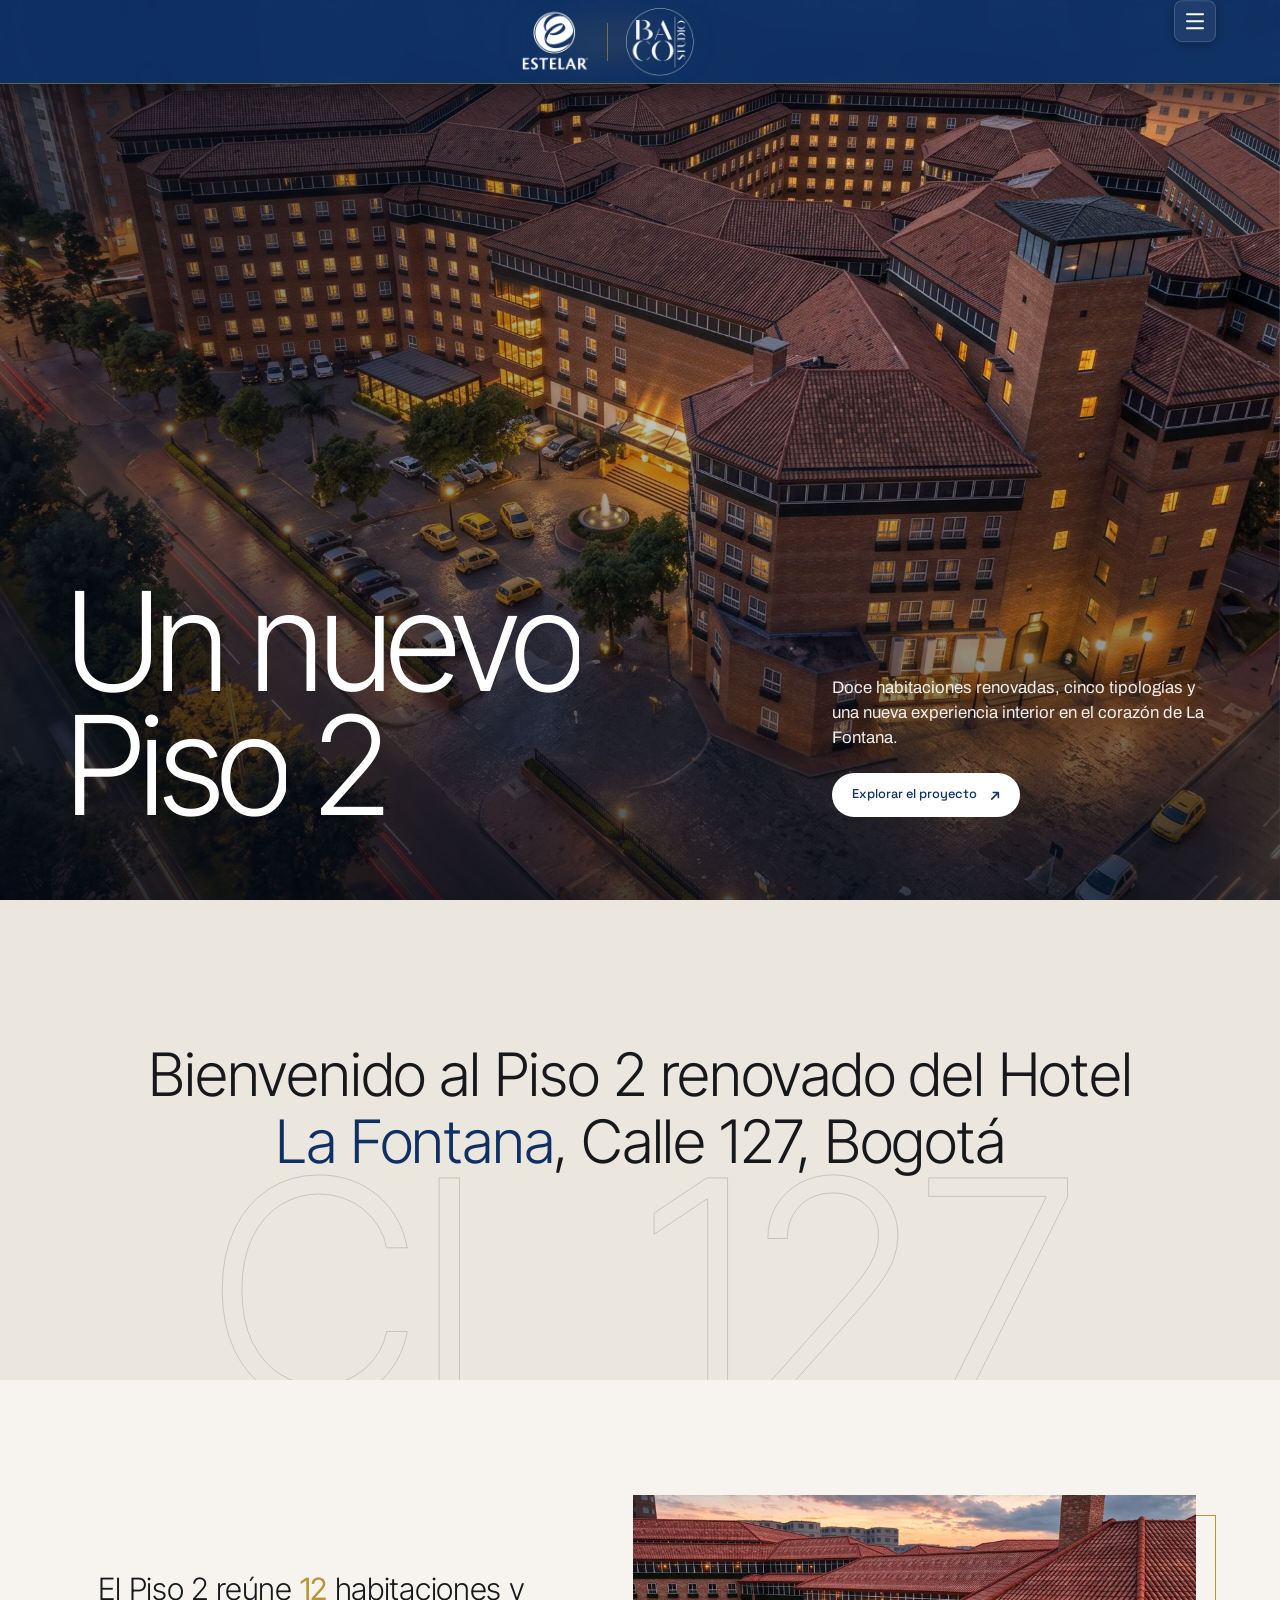
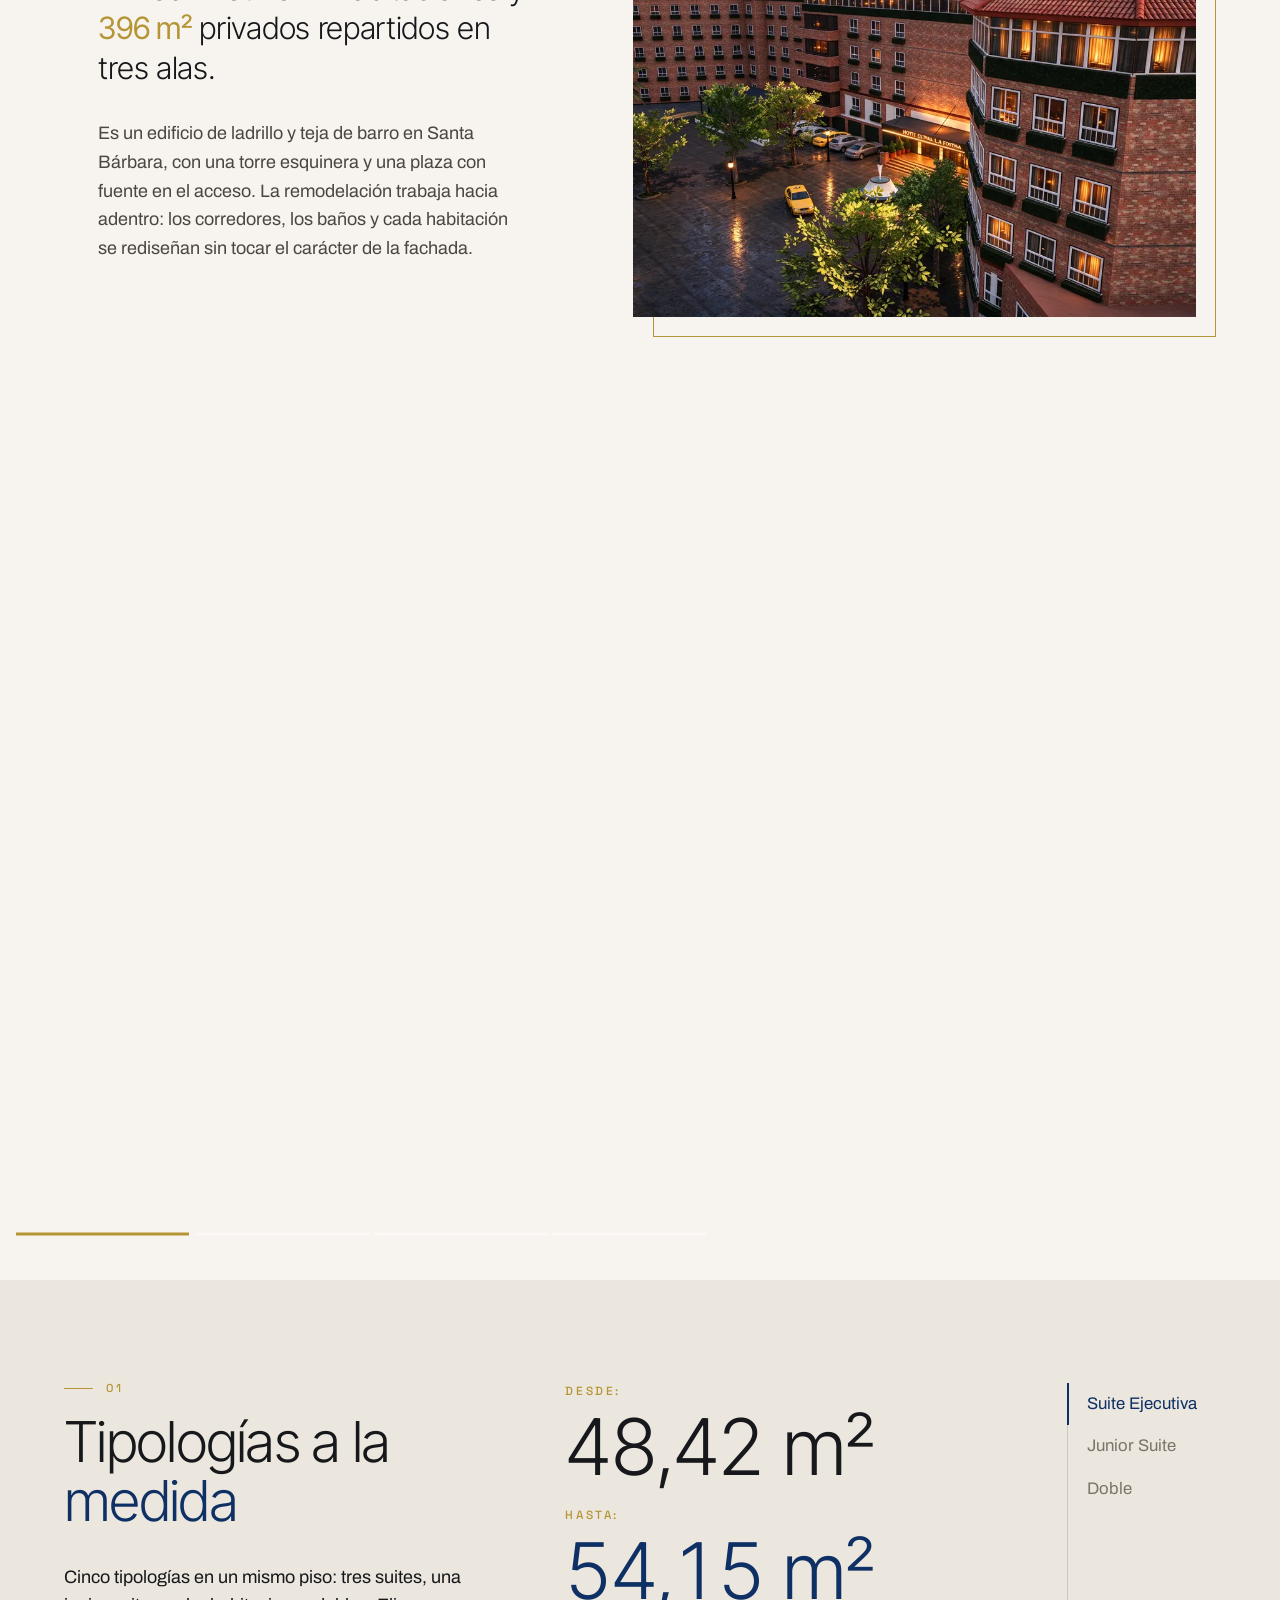
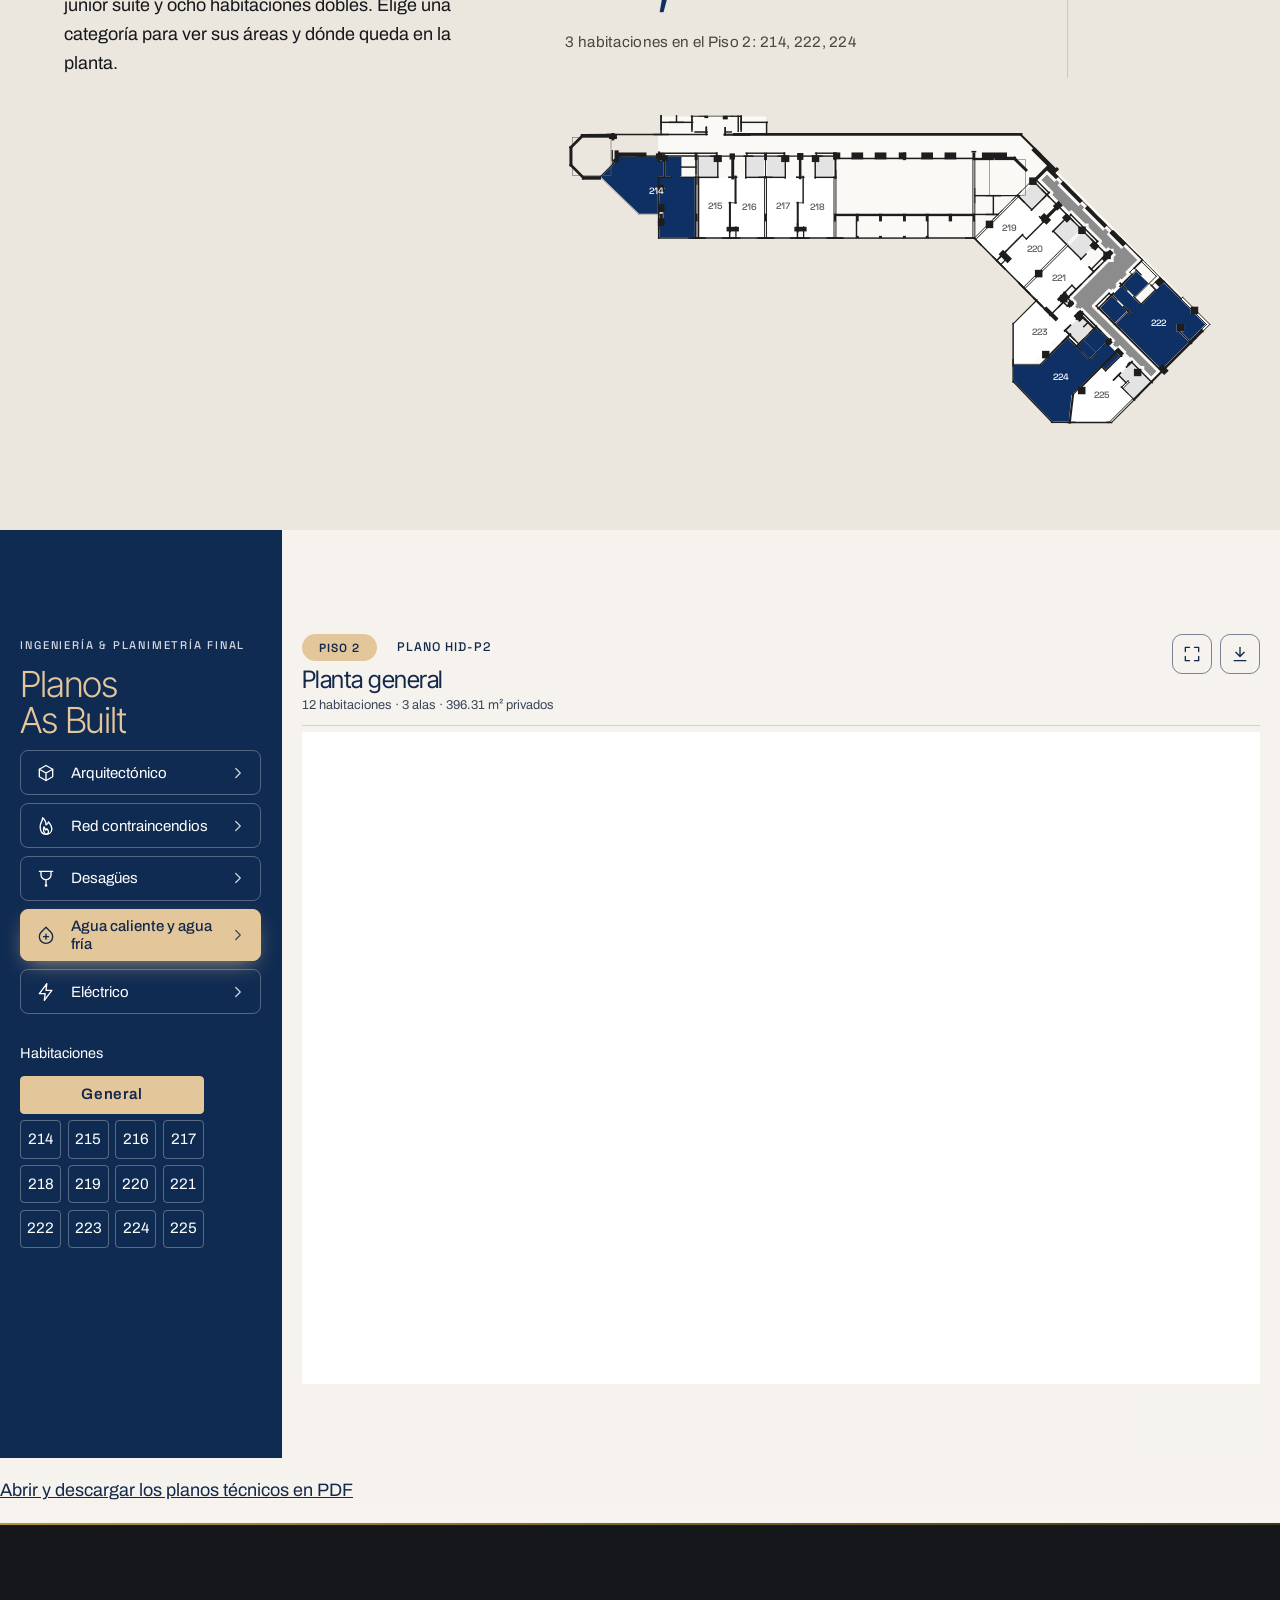
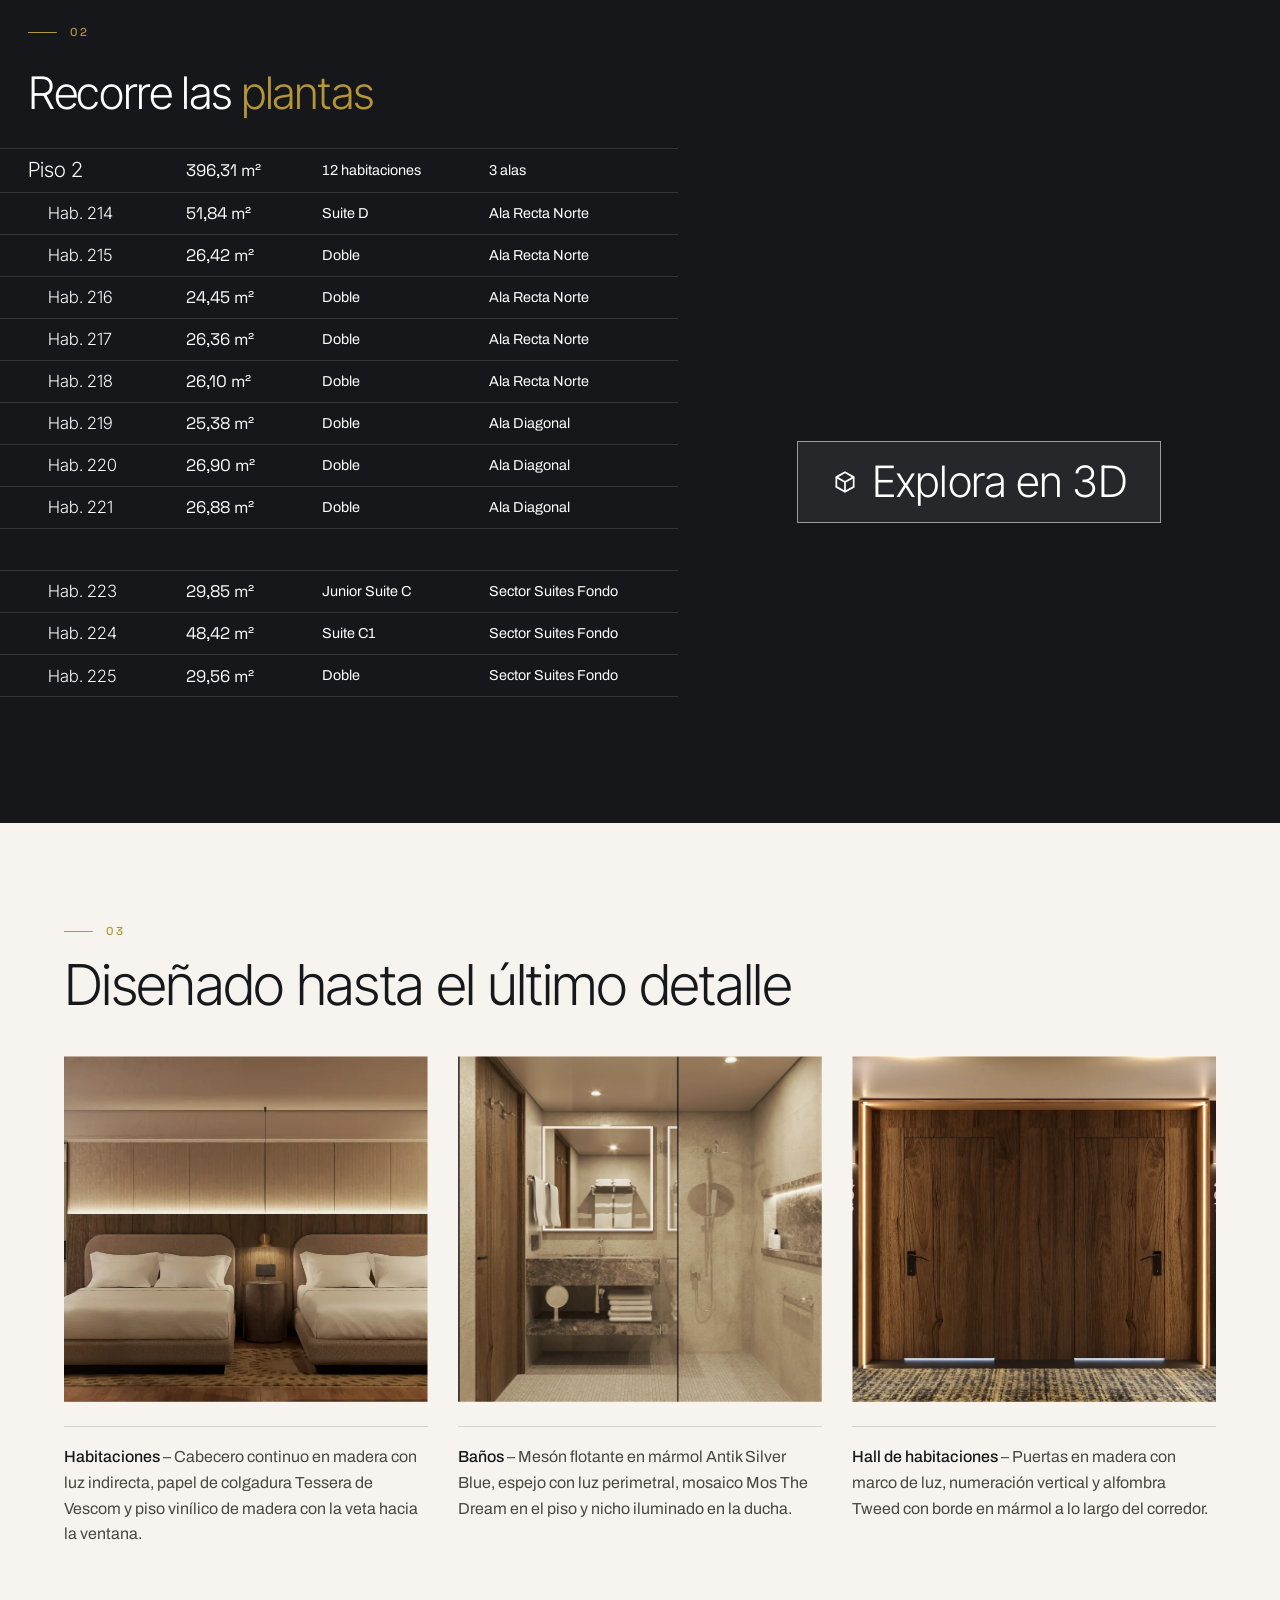
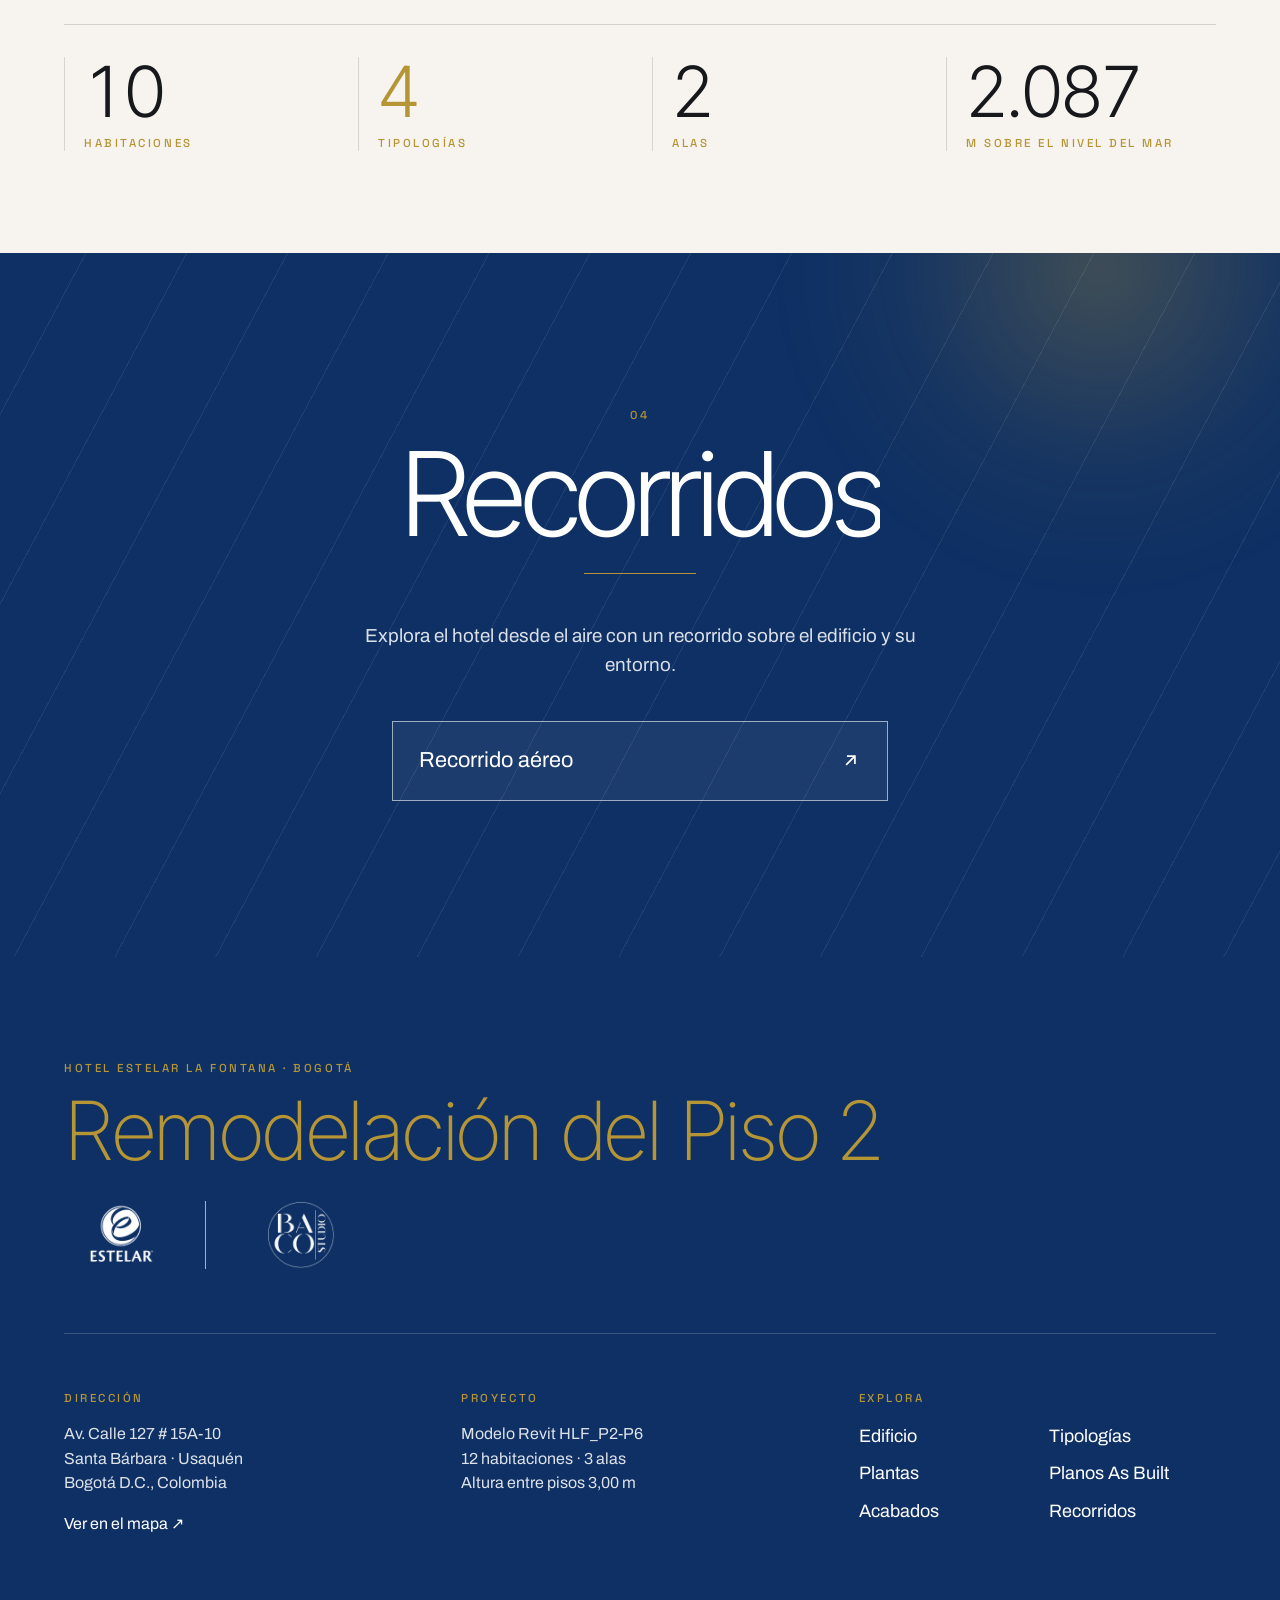
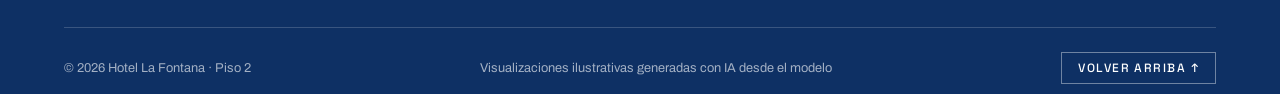
==== commit c3123287: "Publicar selección de habitación con PDF en misma landing" ====
--- a/index.html
+++ b/index.html
@@ -16,7 +16,7 @@
   </script>
   <script defer src="https://cdnjs.cloudflare.com/ajax/libs/gsap/3.12.5/gsap.min.js"></script>
   <script type="module" src="assets/js/animaciones.js?v=1.9"></script>
-  <script type="module" src="script.js?v=3.16"></script>
+  <script type="module" src="script.js?v=3.17"></script>
 </head>
 <body>
   <a class="skip" href="#main">Saltar al contenido</a>
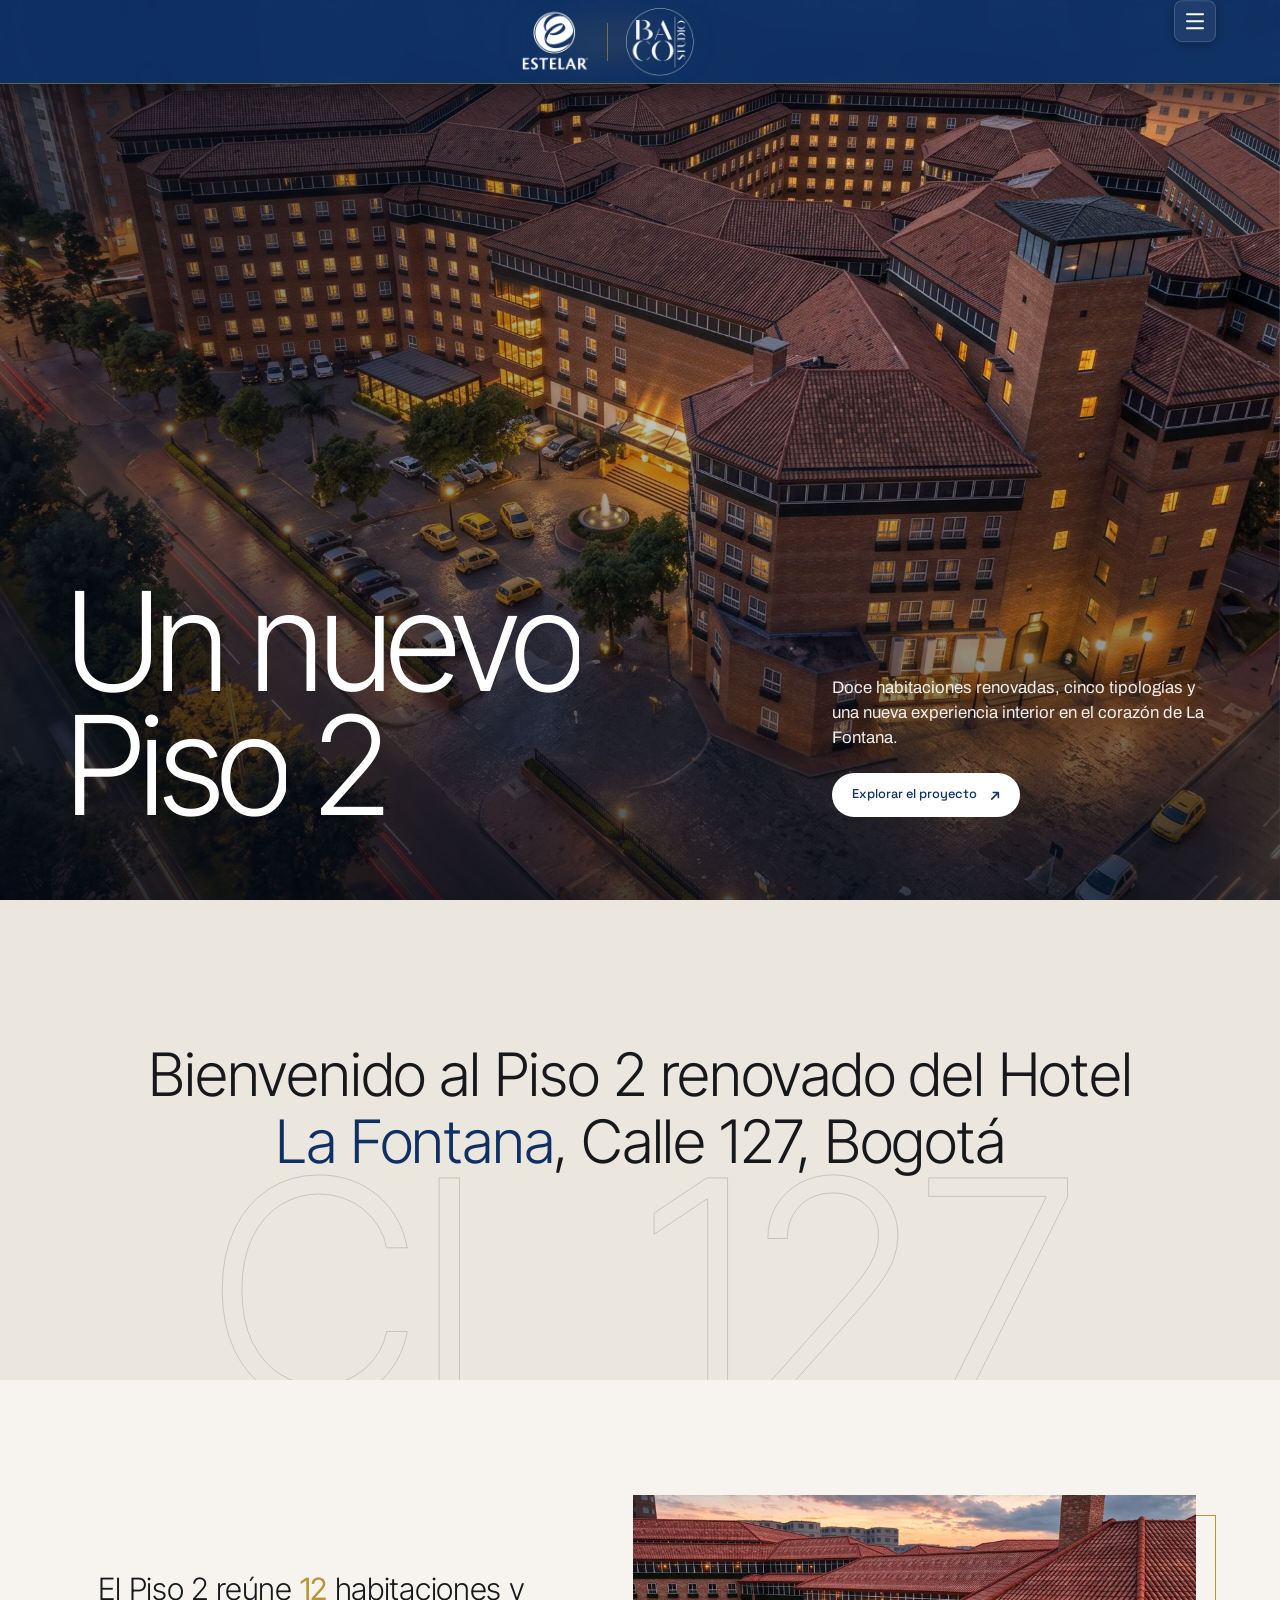
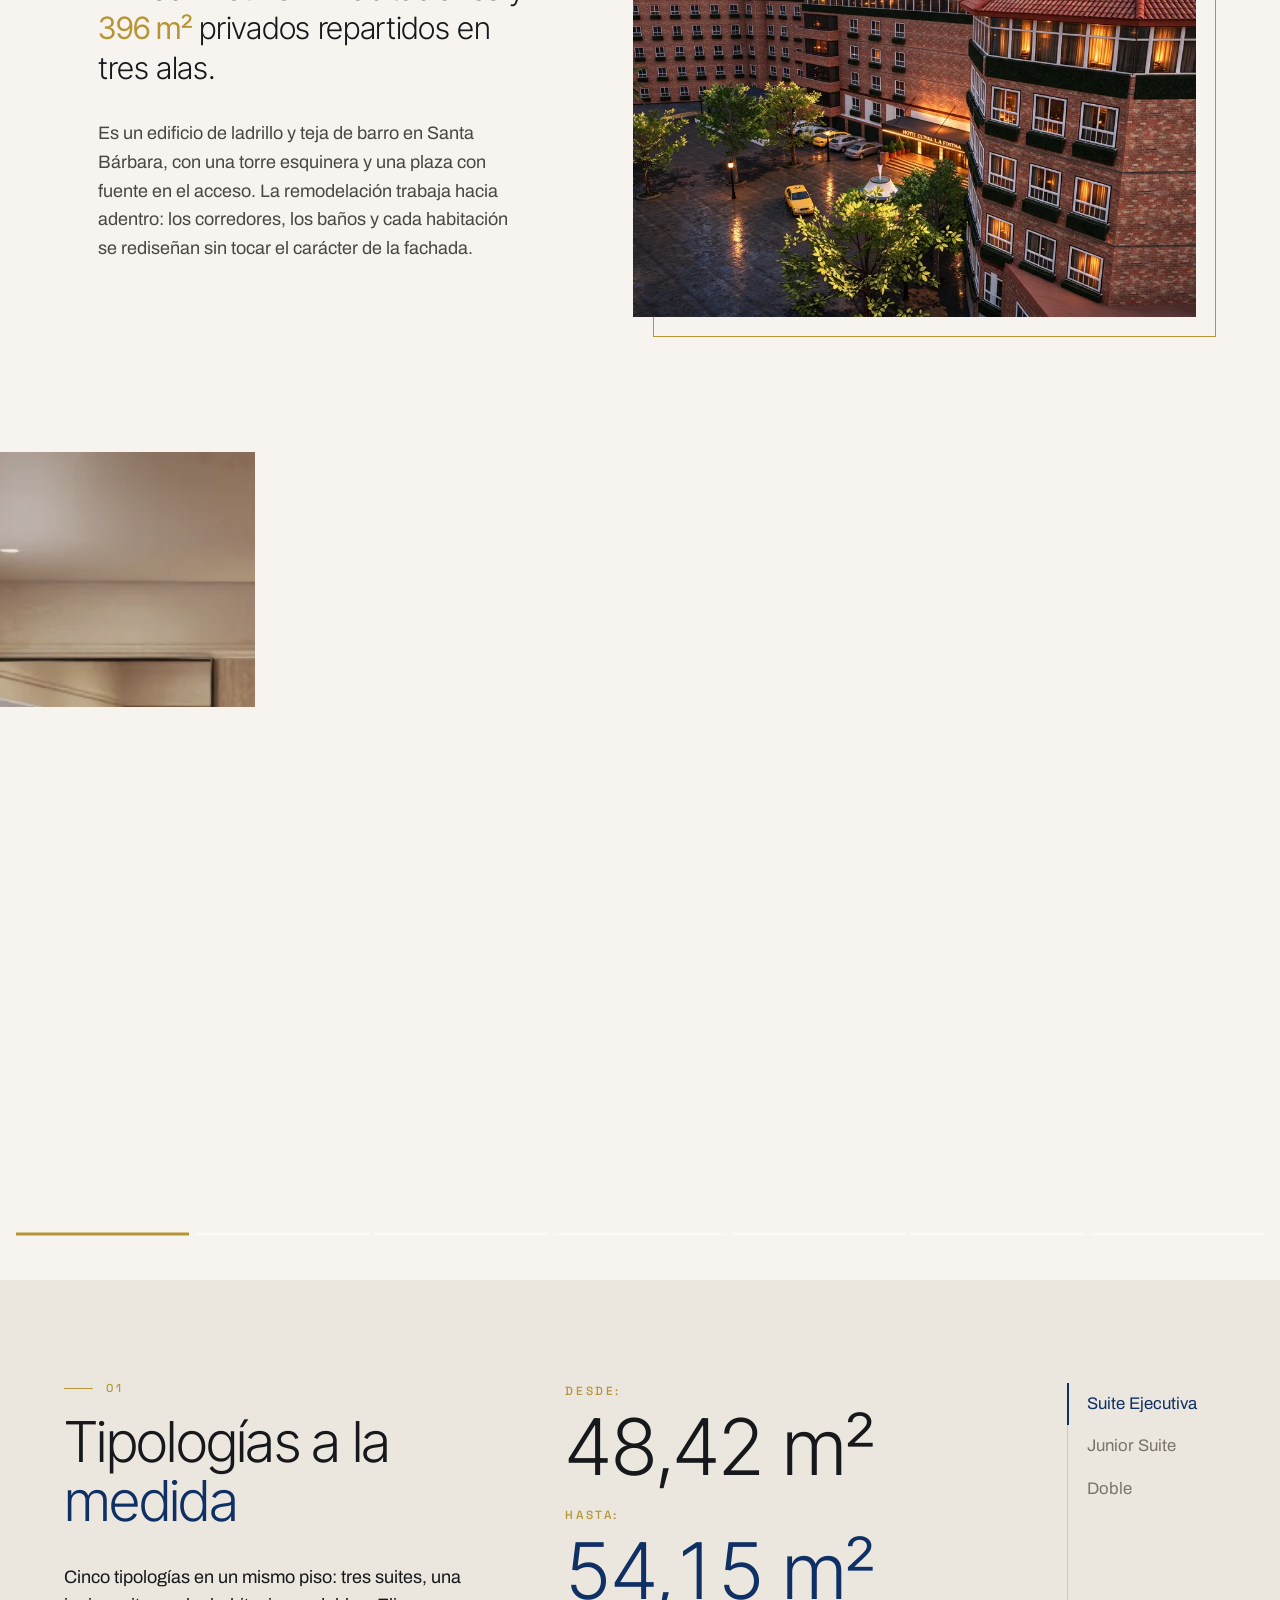
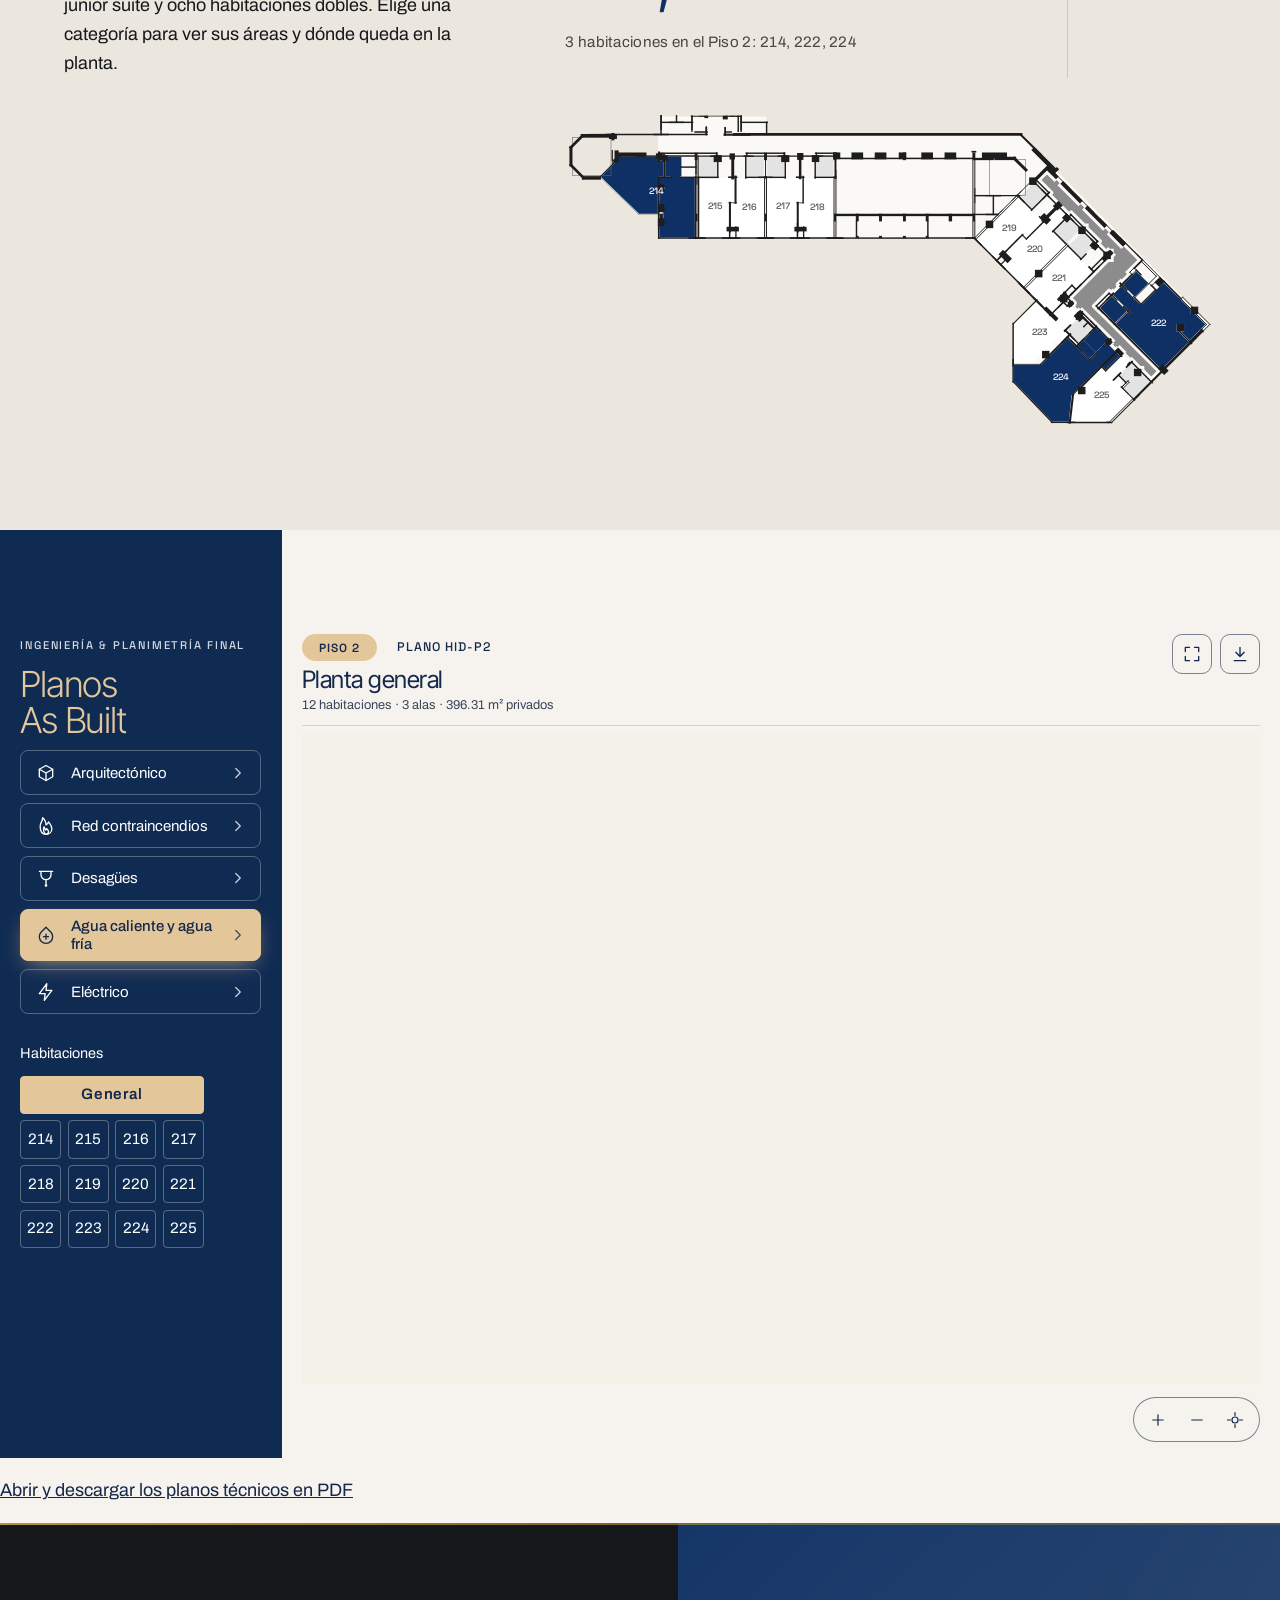
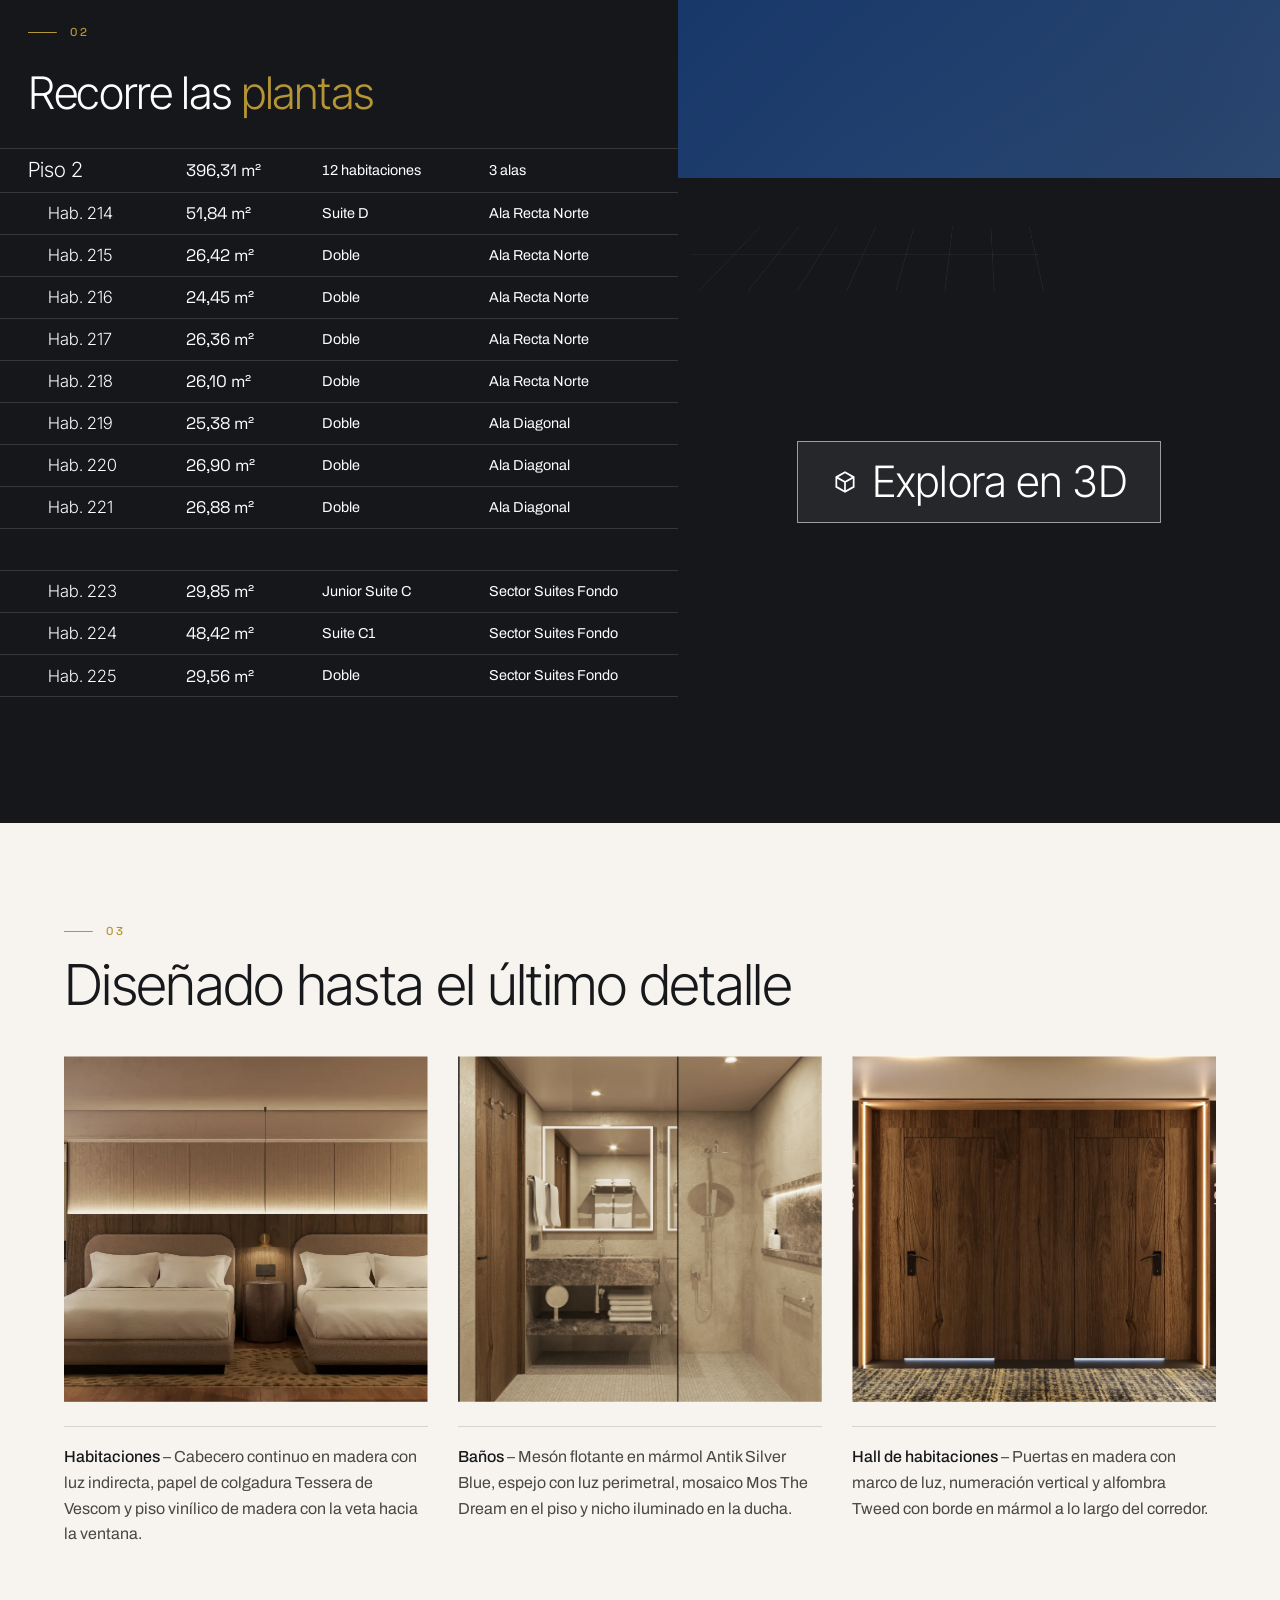
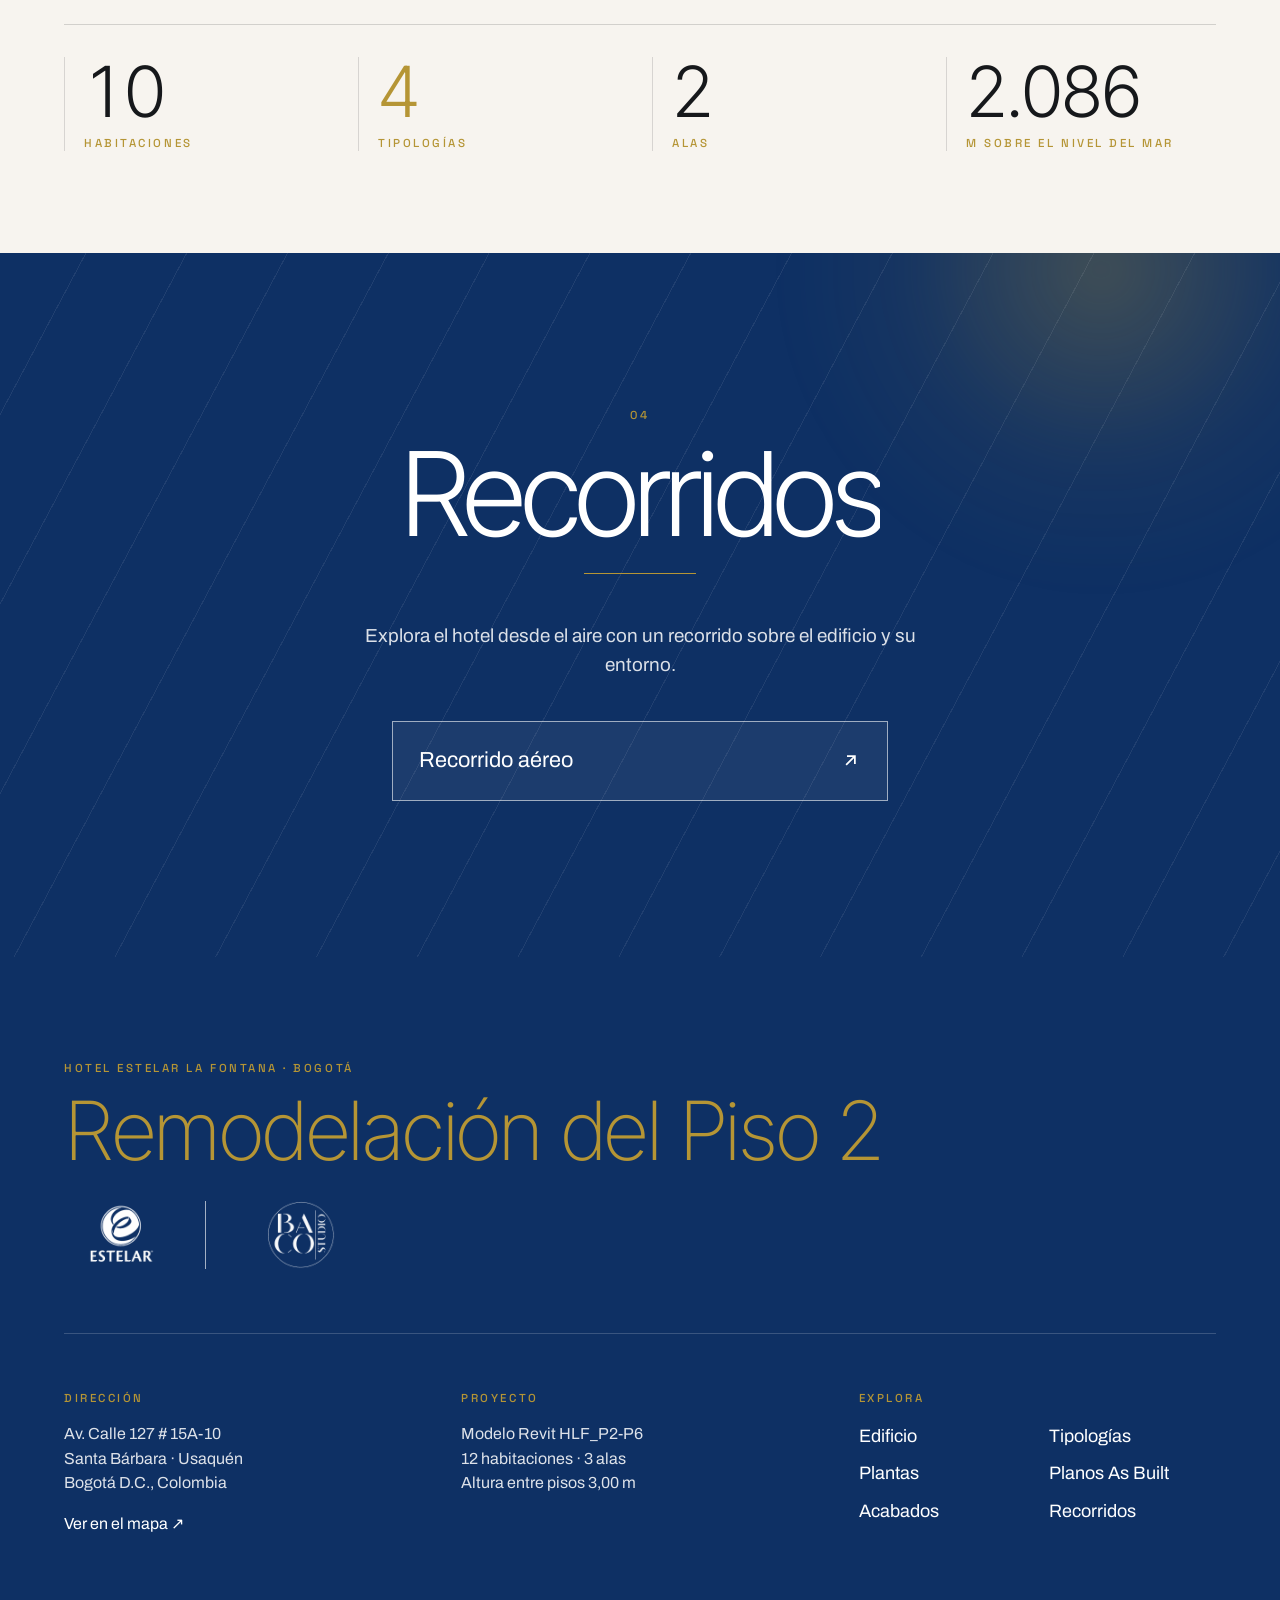
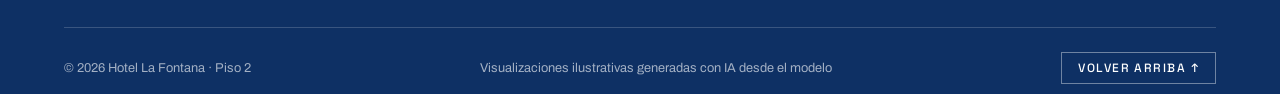
==== commit 0dc5f5ac: "Mostrar planos PDF como previsualización dentro de la landing" ====
--- a/index.html
+++ b/index.html
@@ -16,7 +16,8 @@
   </script>
   <script defer src="https://cdnjs.cloudflare.com/ajax/libs/gsap/3.12.5/gsap.min.js"></script>
   <script type="module" src="assets/js/animaciones.js?v=1.9"></script>
-  <script type="module" src="script.js?v=3.17"></script>
+  <script defer src="https://cdnjs.cloudflare.com/ajax/libs/pdf.js/3.11.174/pdf.min.js"></script>
+  <script type="module" src="script.js?v=3.18"></script>
 </head>
 <body>
   <a class="skip" href="#main">Saltar al contenido</a>
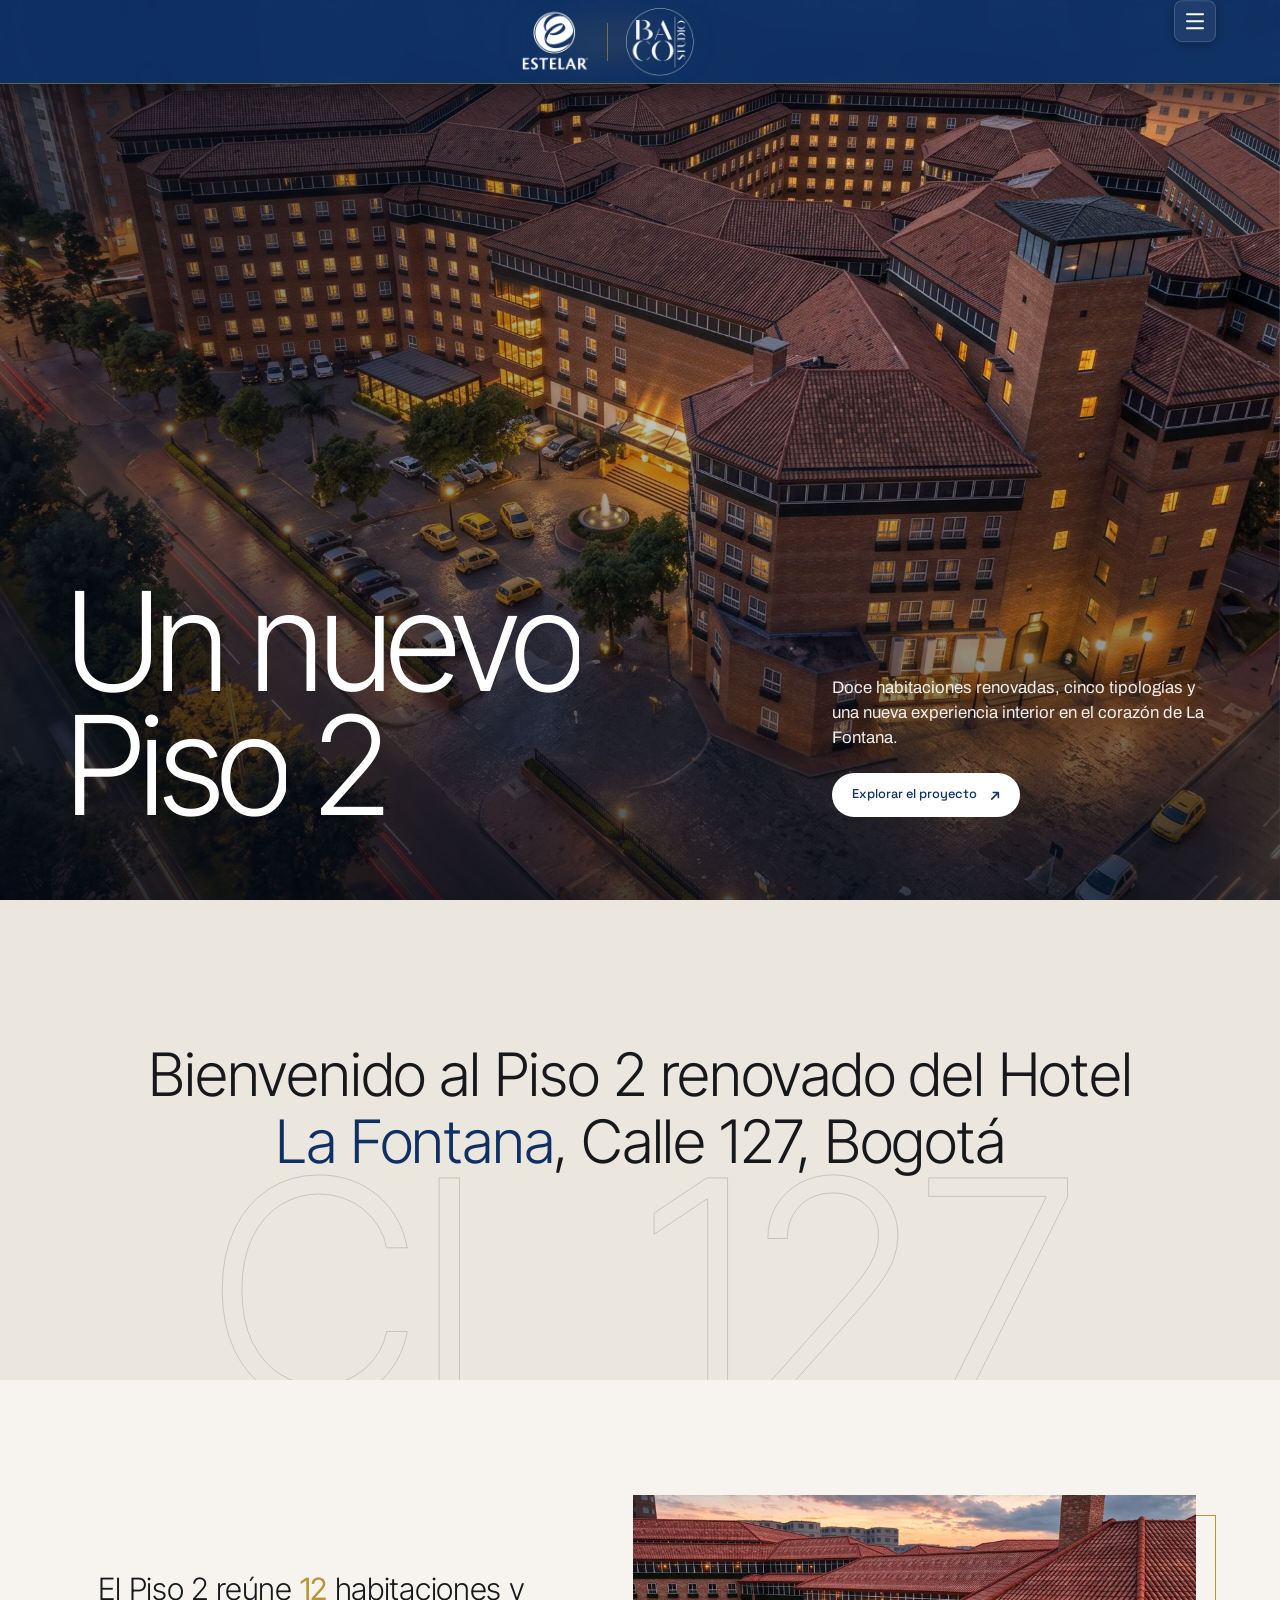
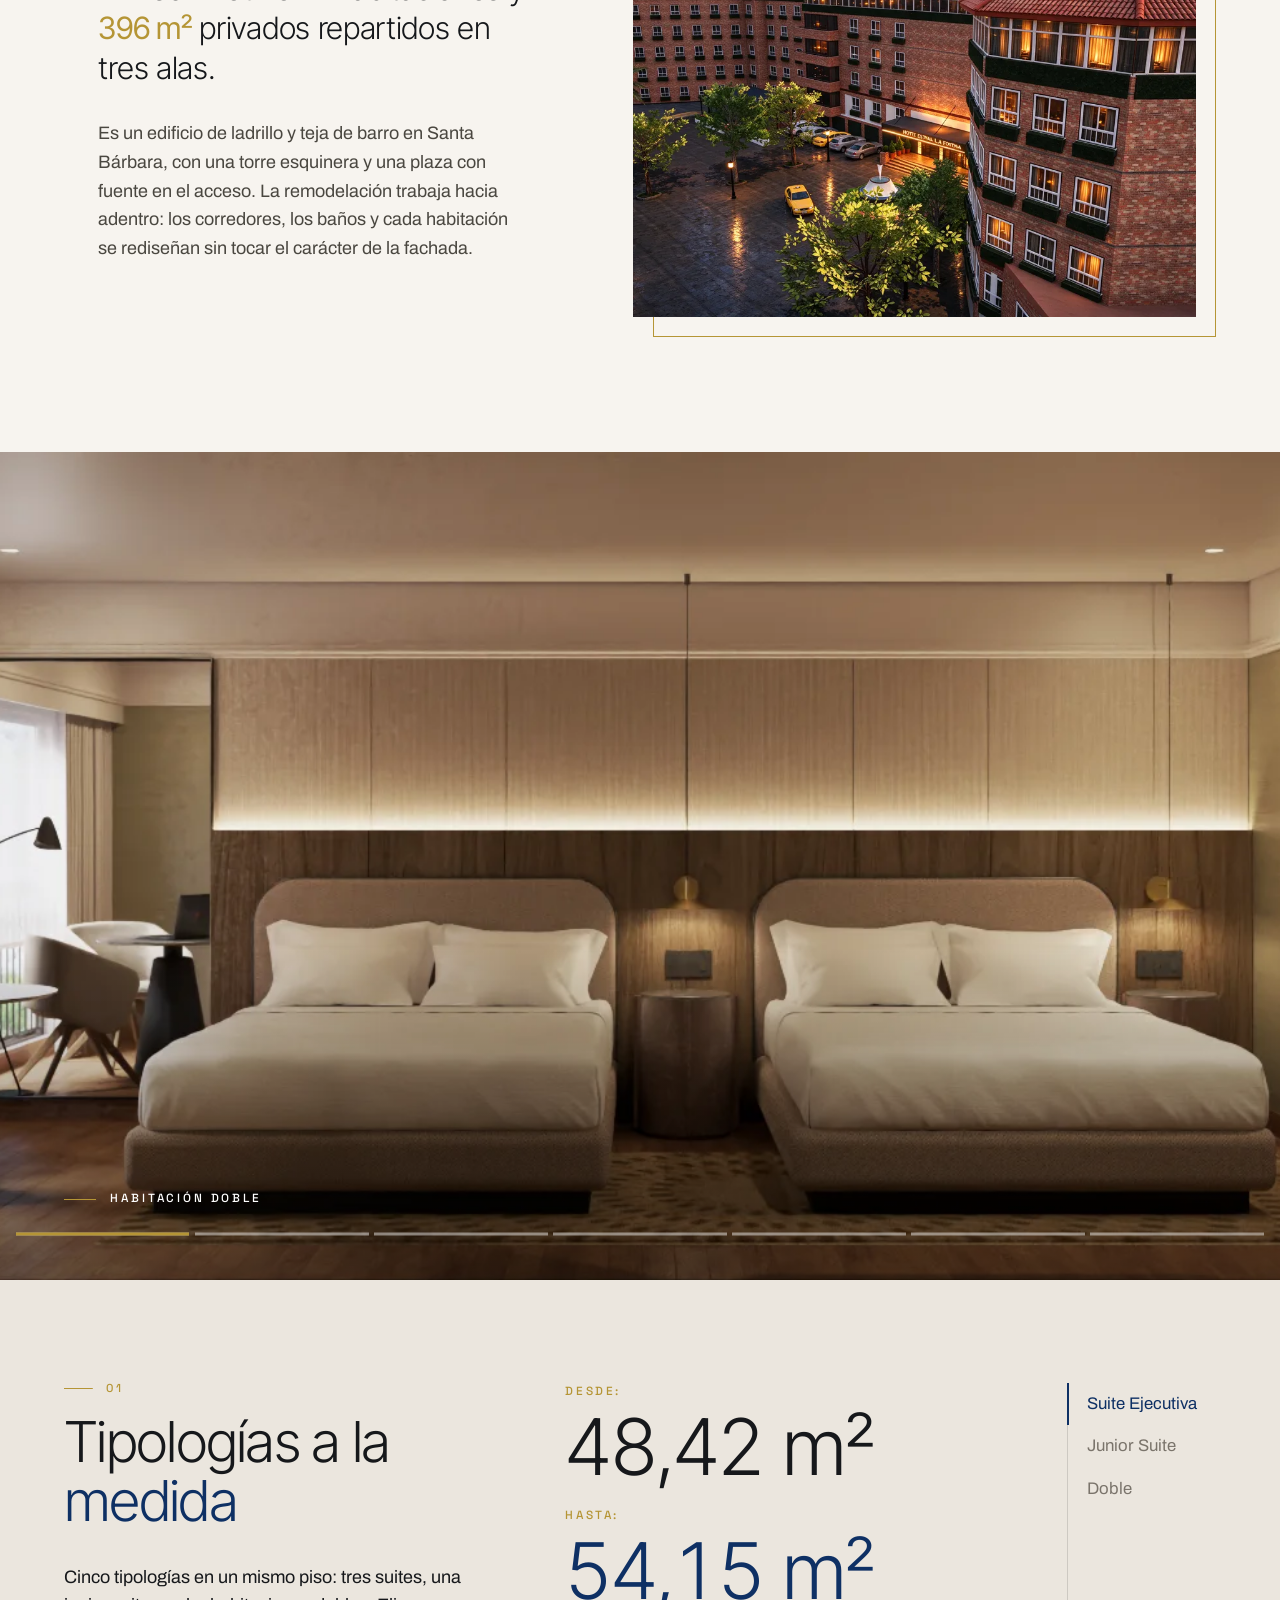
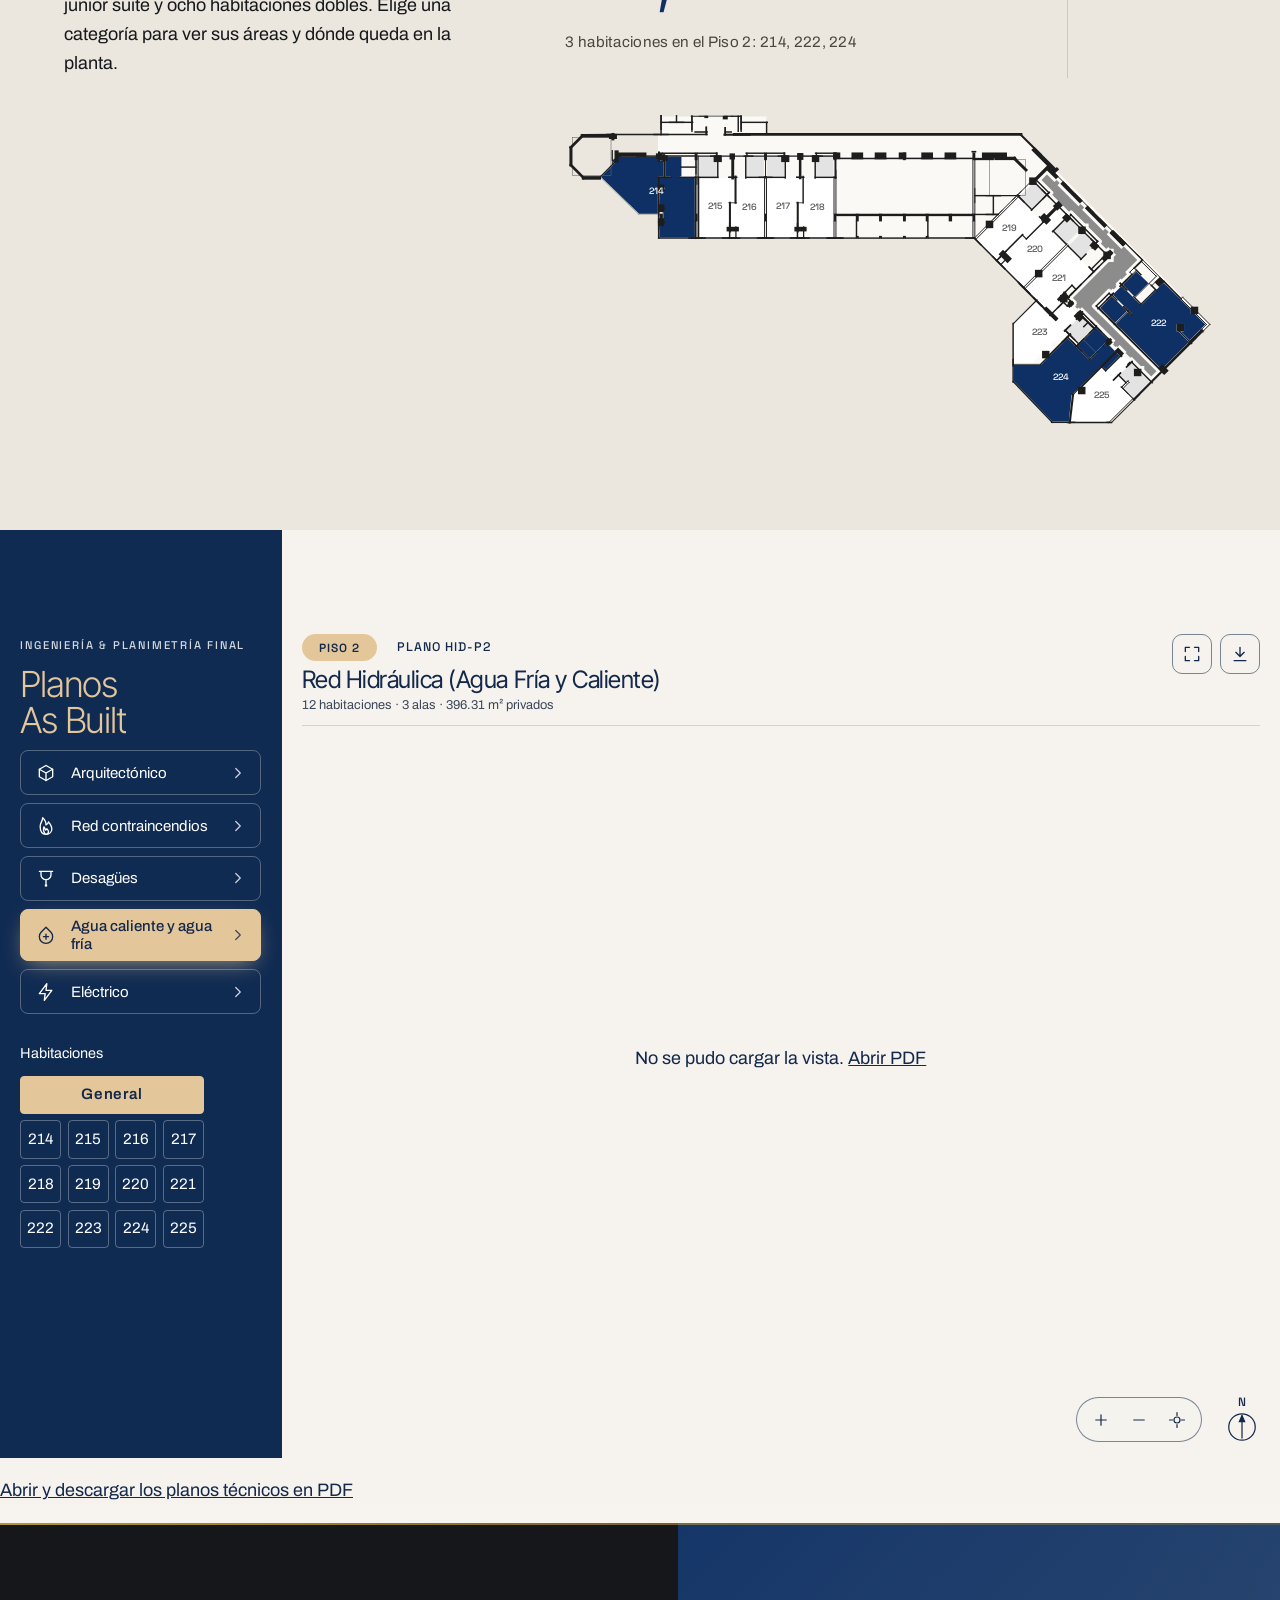
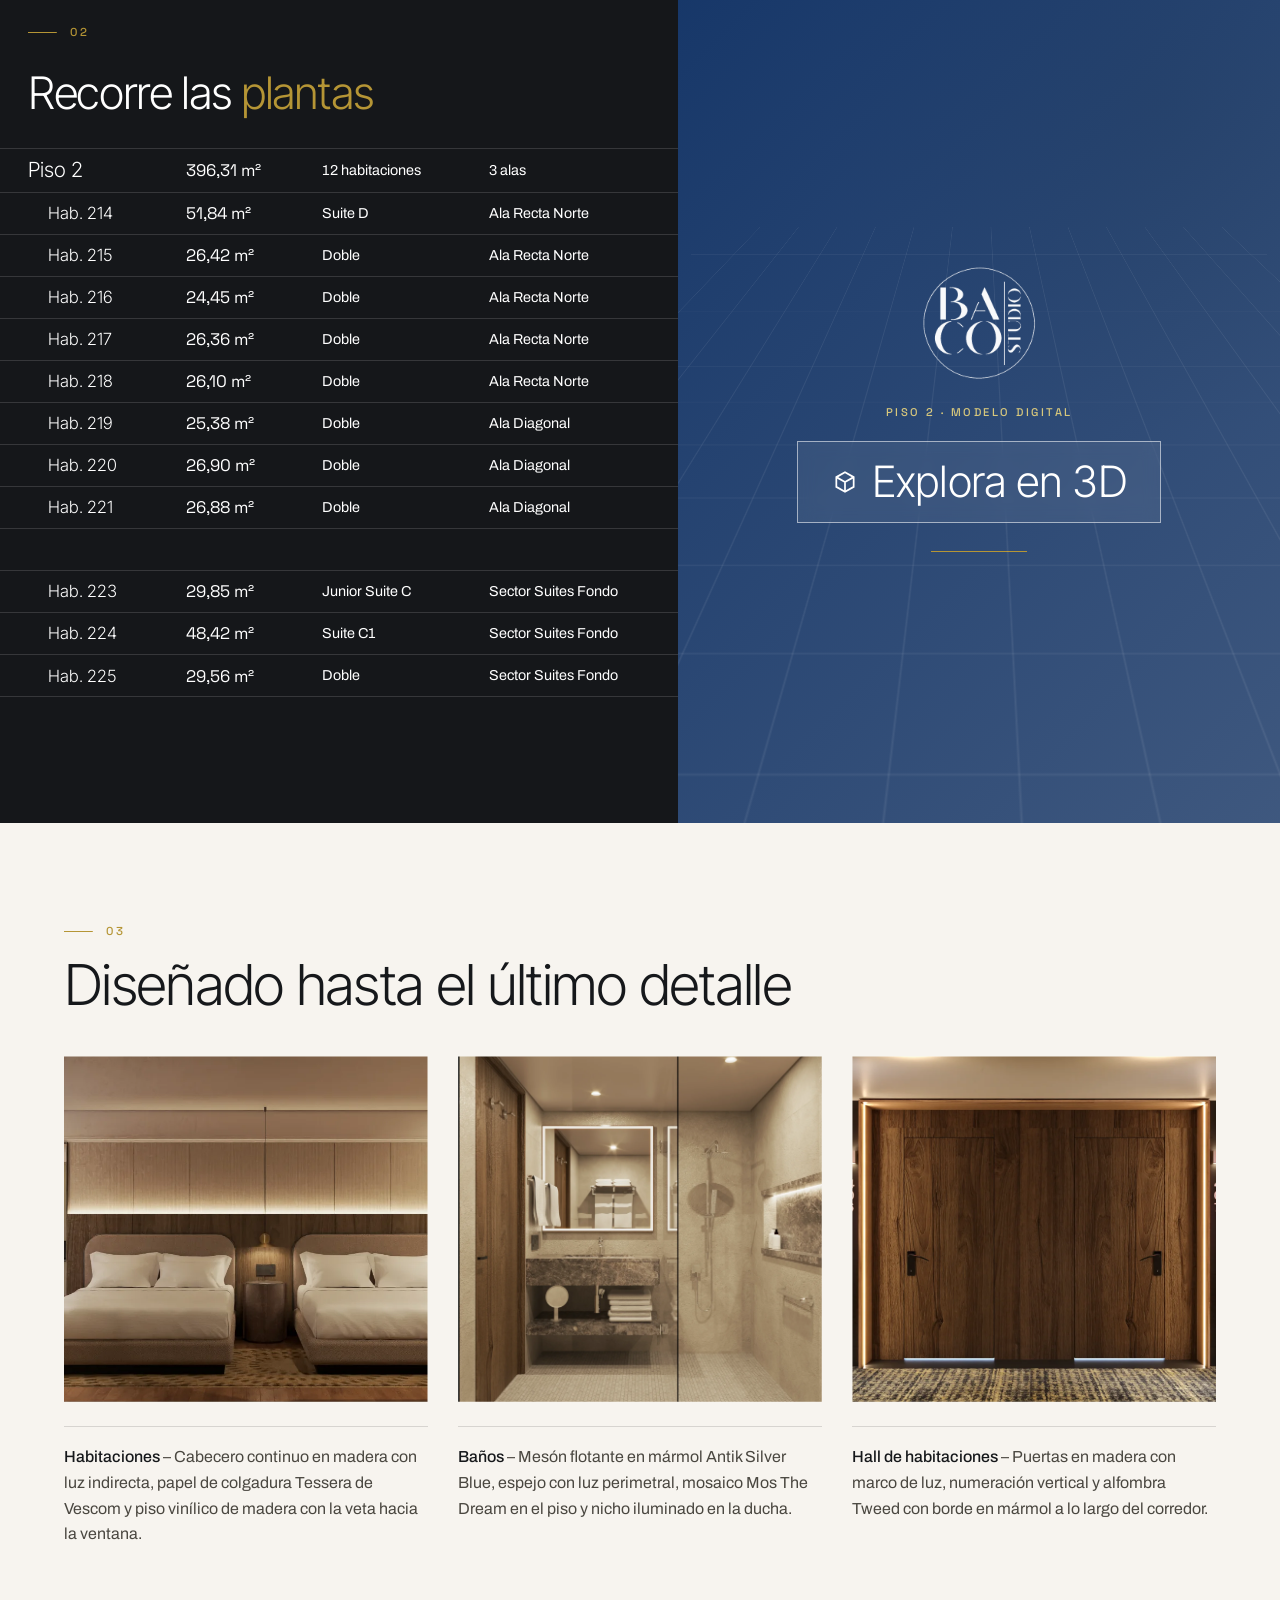
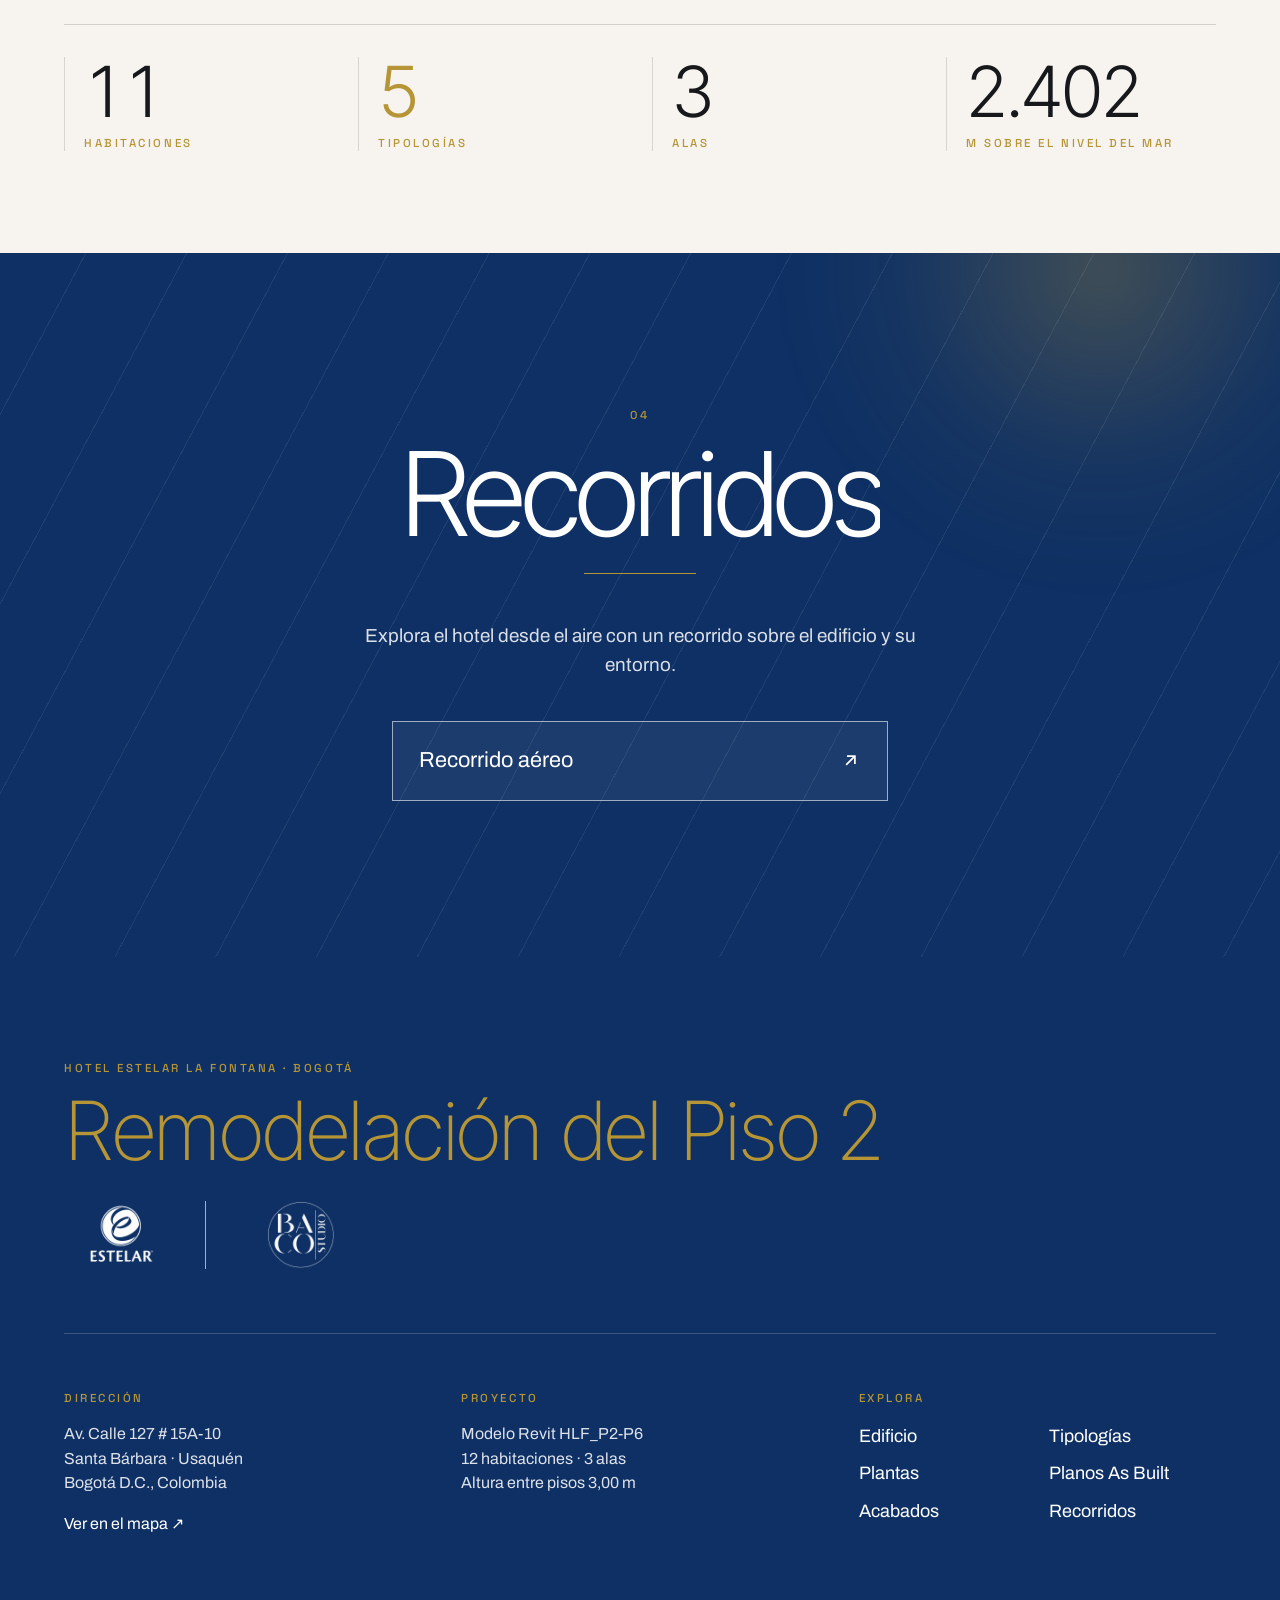
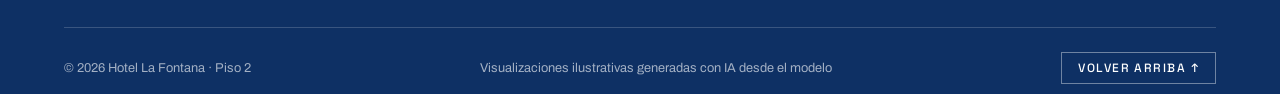
==== commit de5483a7: "Serve corrected technical plan previews" ====
--- a/index.html
+++ b/index.html
@@ -17,7 +17,7 @@
   <script defer src="https://cdnjs.cloudflare.com/ajax/libs/gsap/3.12.5/gsap.min.js"></script>
   <script type="module" src="assets/js/animaciones.js?v=1.9"></script>
   <script defer src="https://cdnjs.cloudflare.com/ajax/libs/pdf.js/3.11.174/pdf.min.js"></script>
-  <script type="module" src="script.js?v=3.18"></script>
+  <script type="module" src="script.js?v=3.19"></script>
 </head>
 <body>
   <a class="skip" href="#main">Saltar al contenido</a>
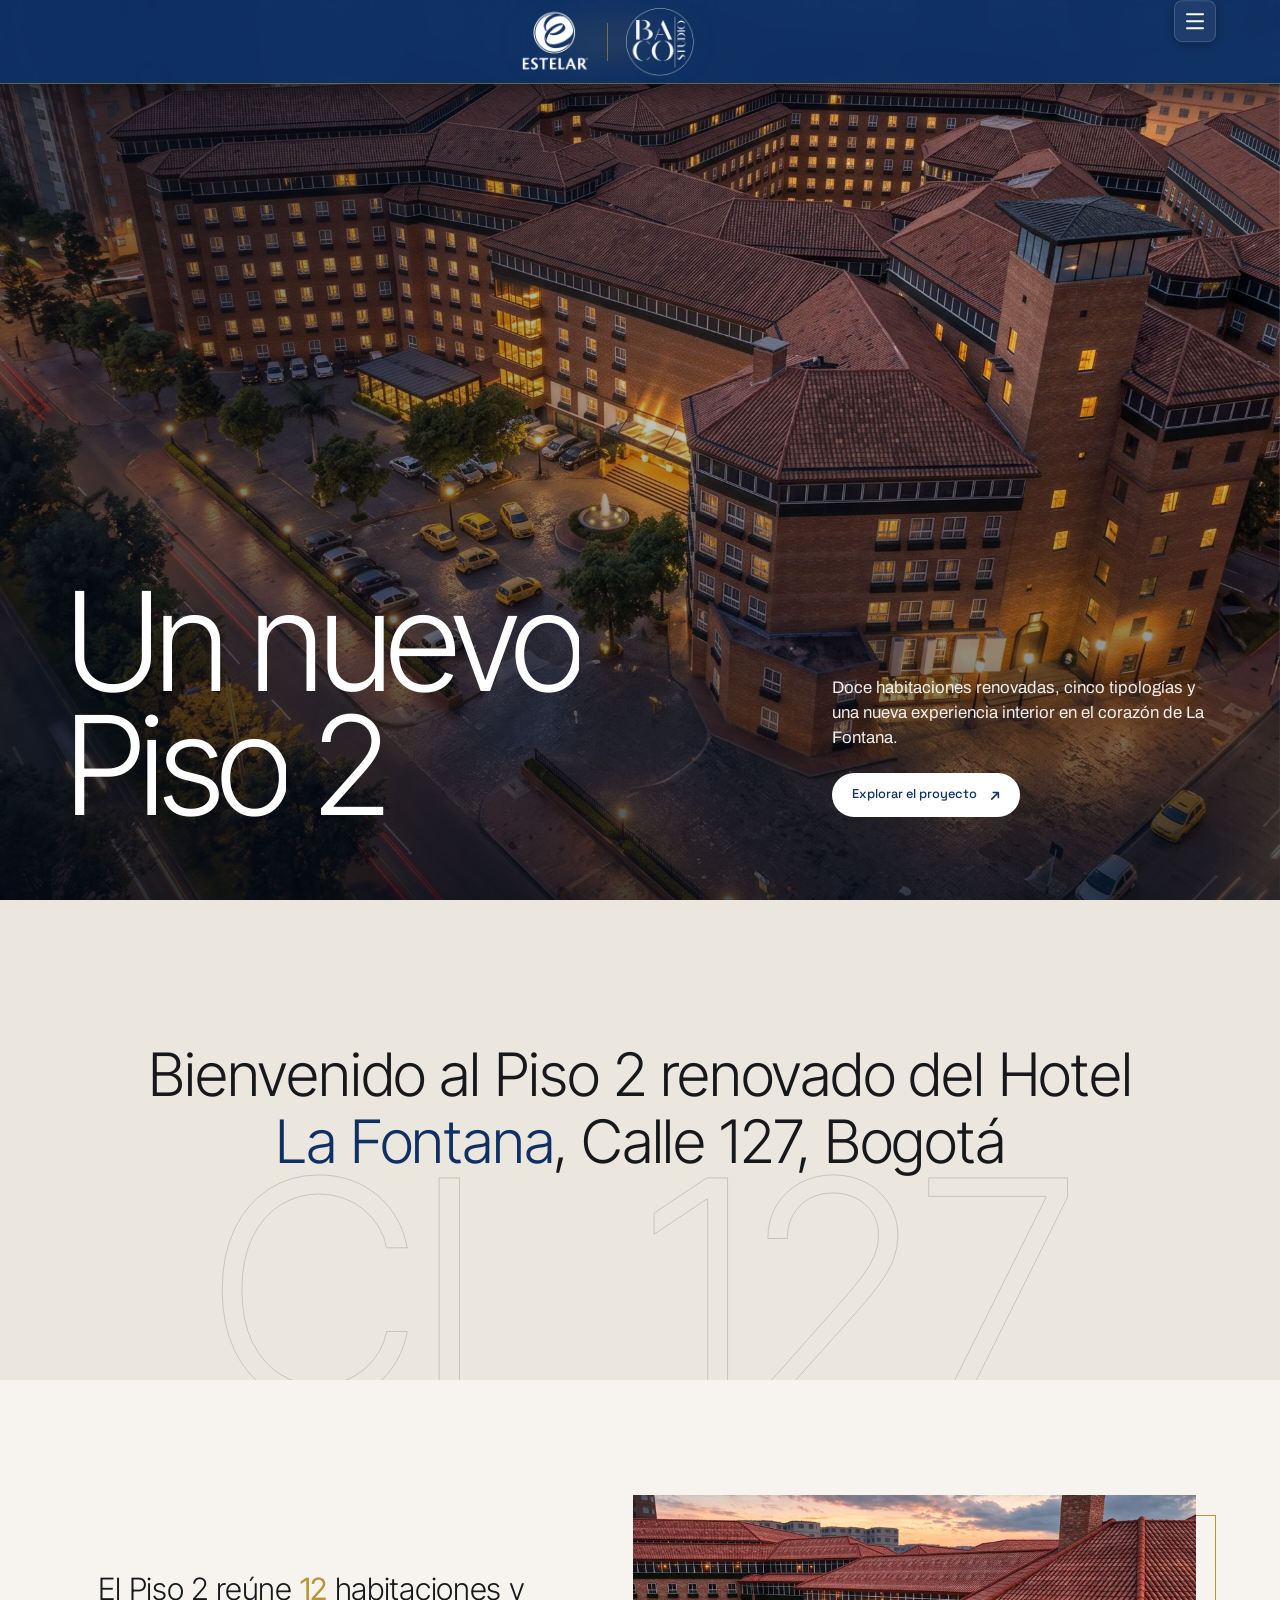
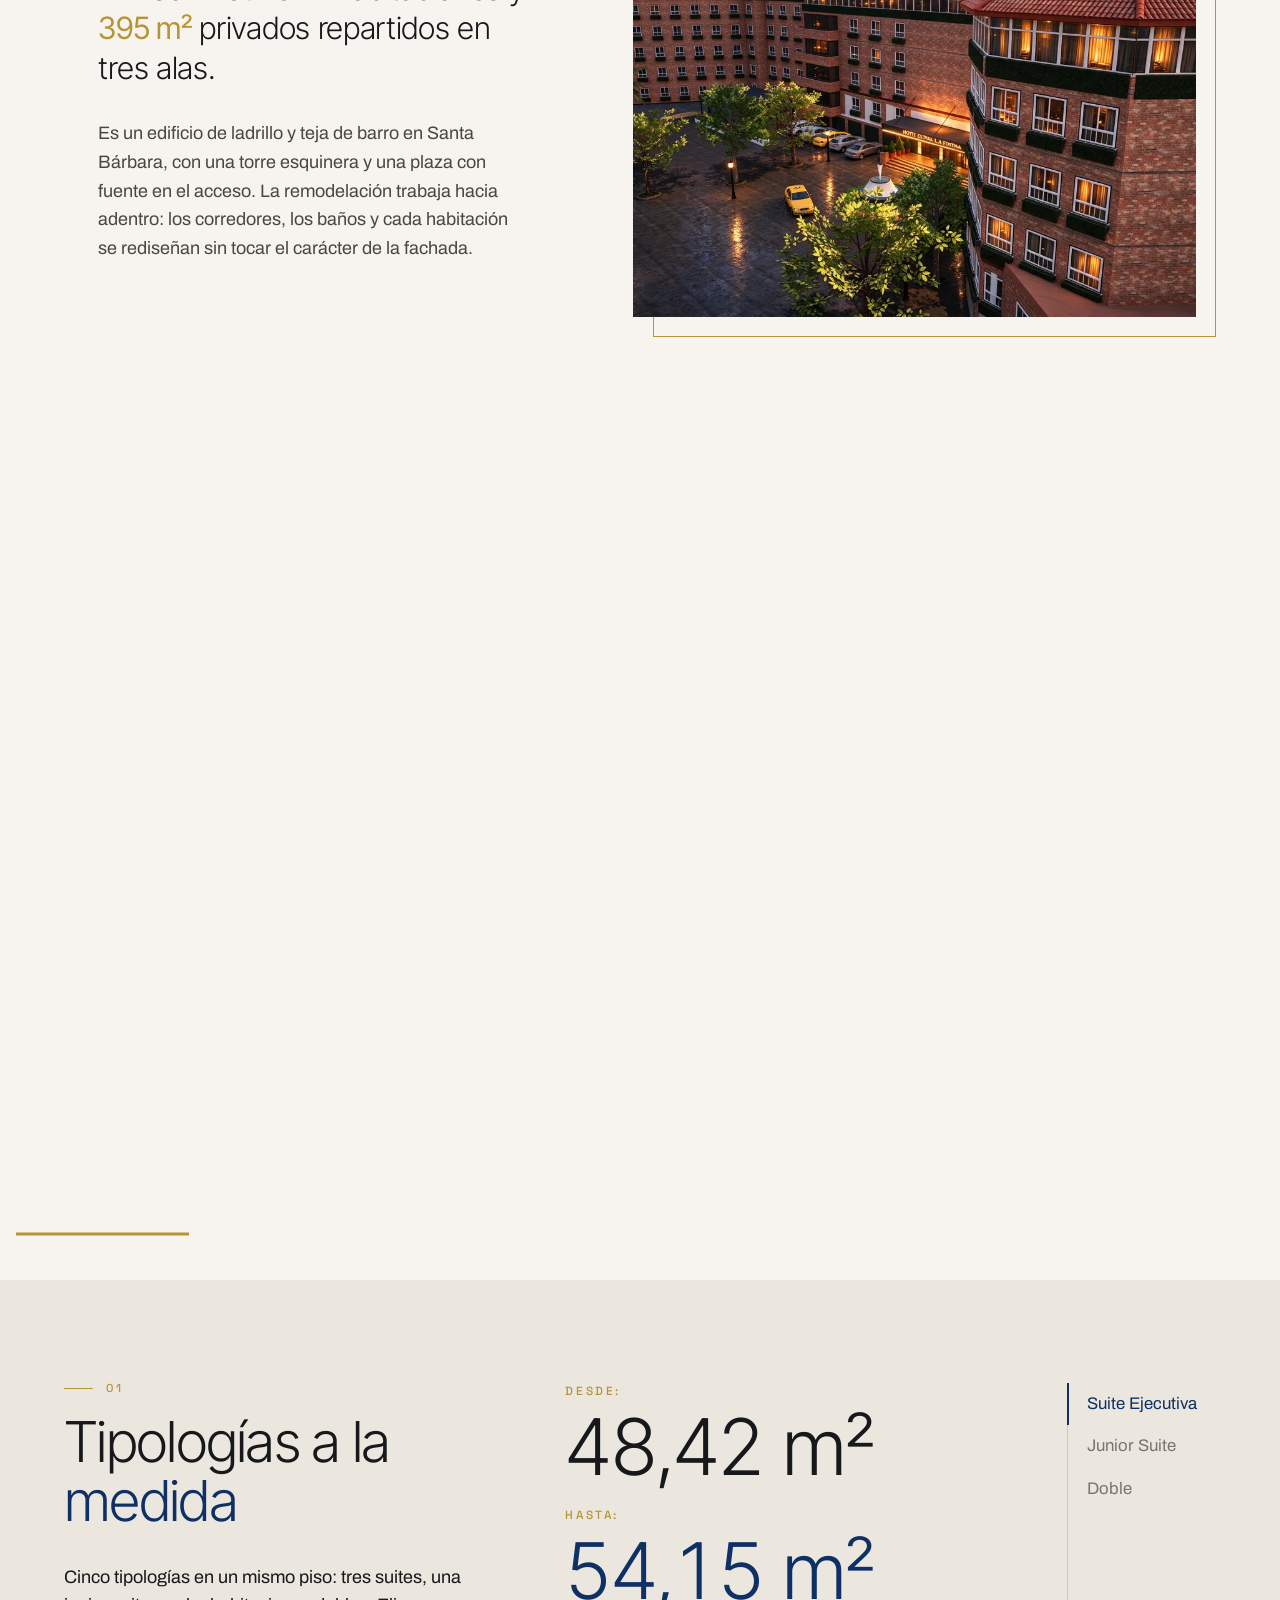
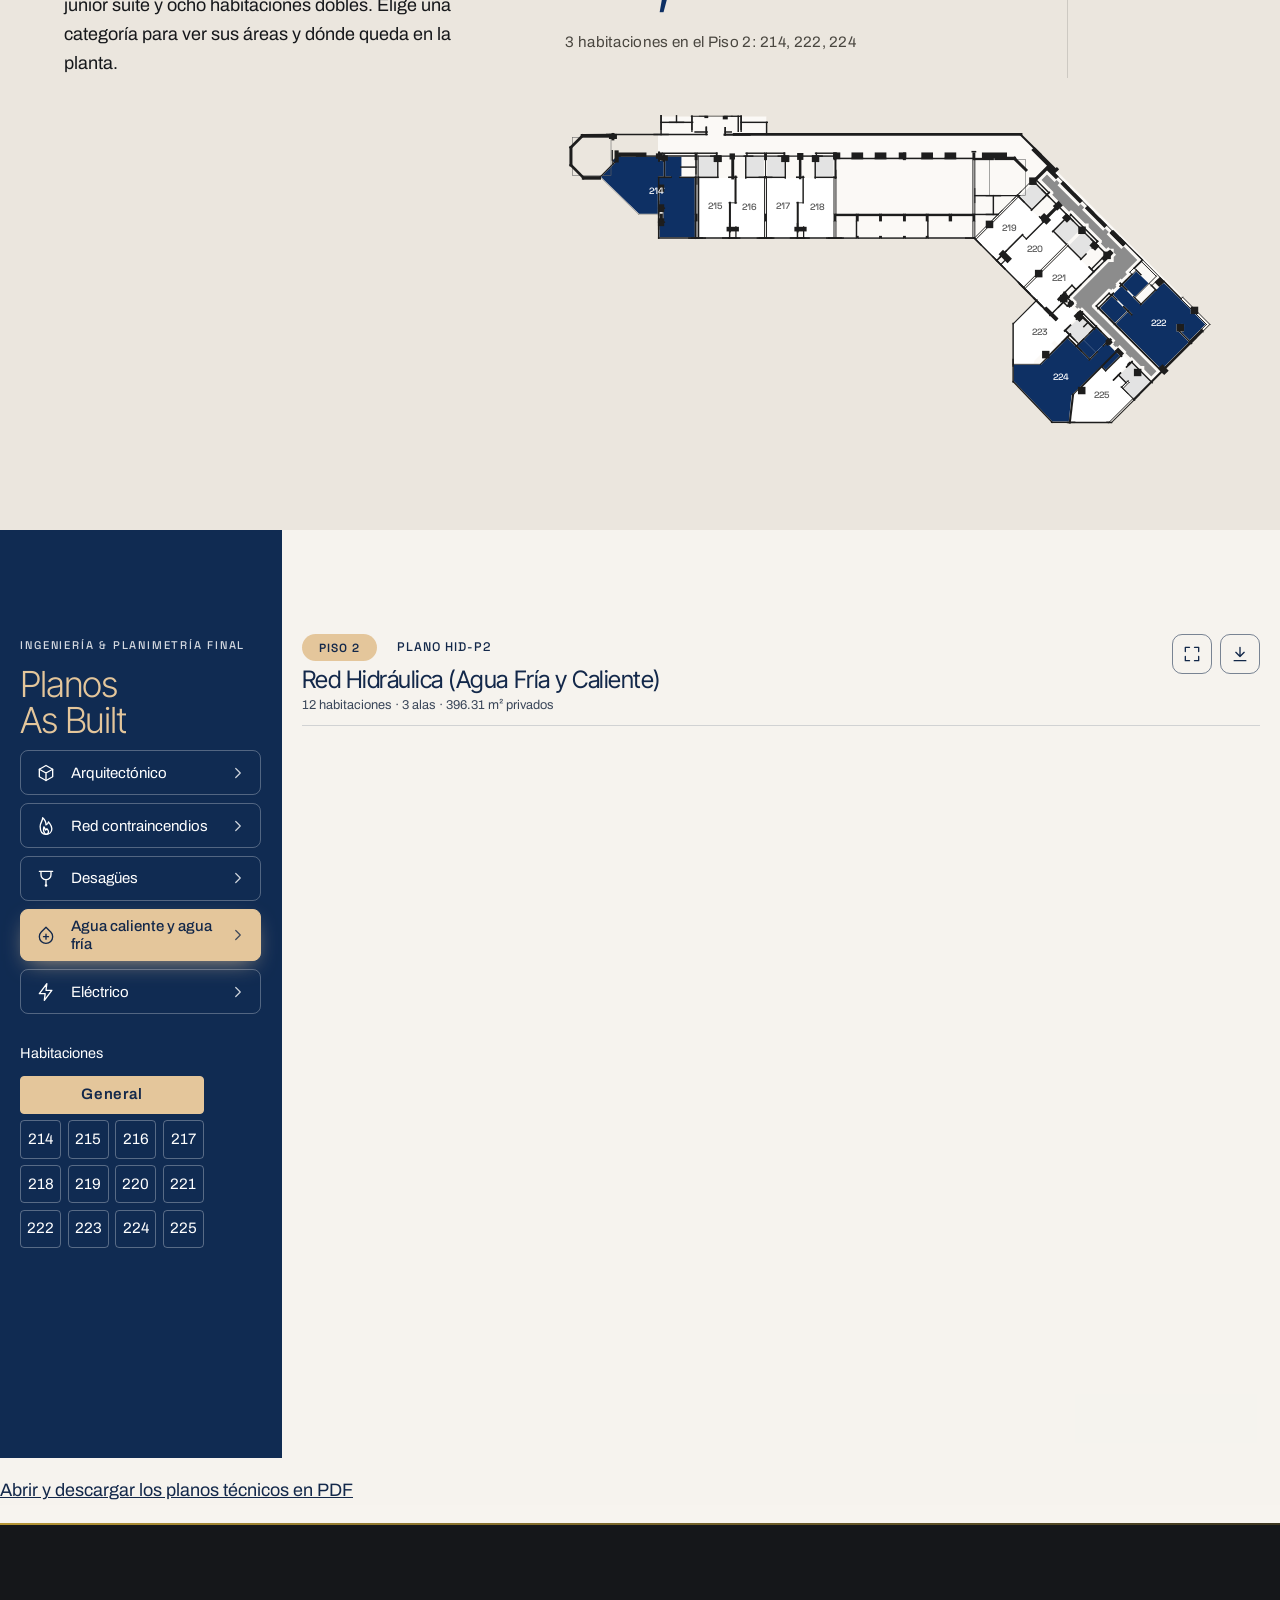
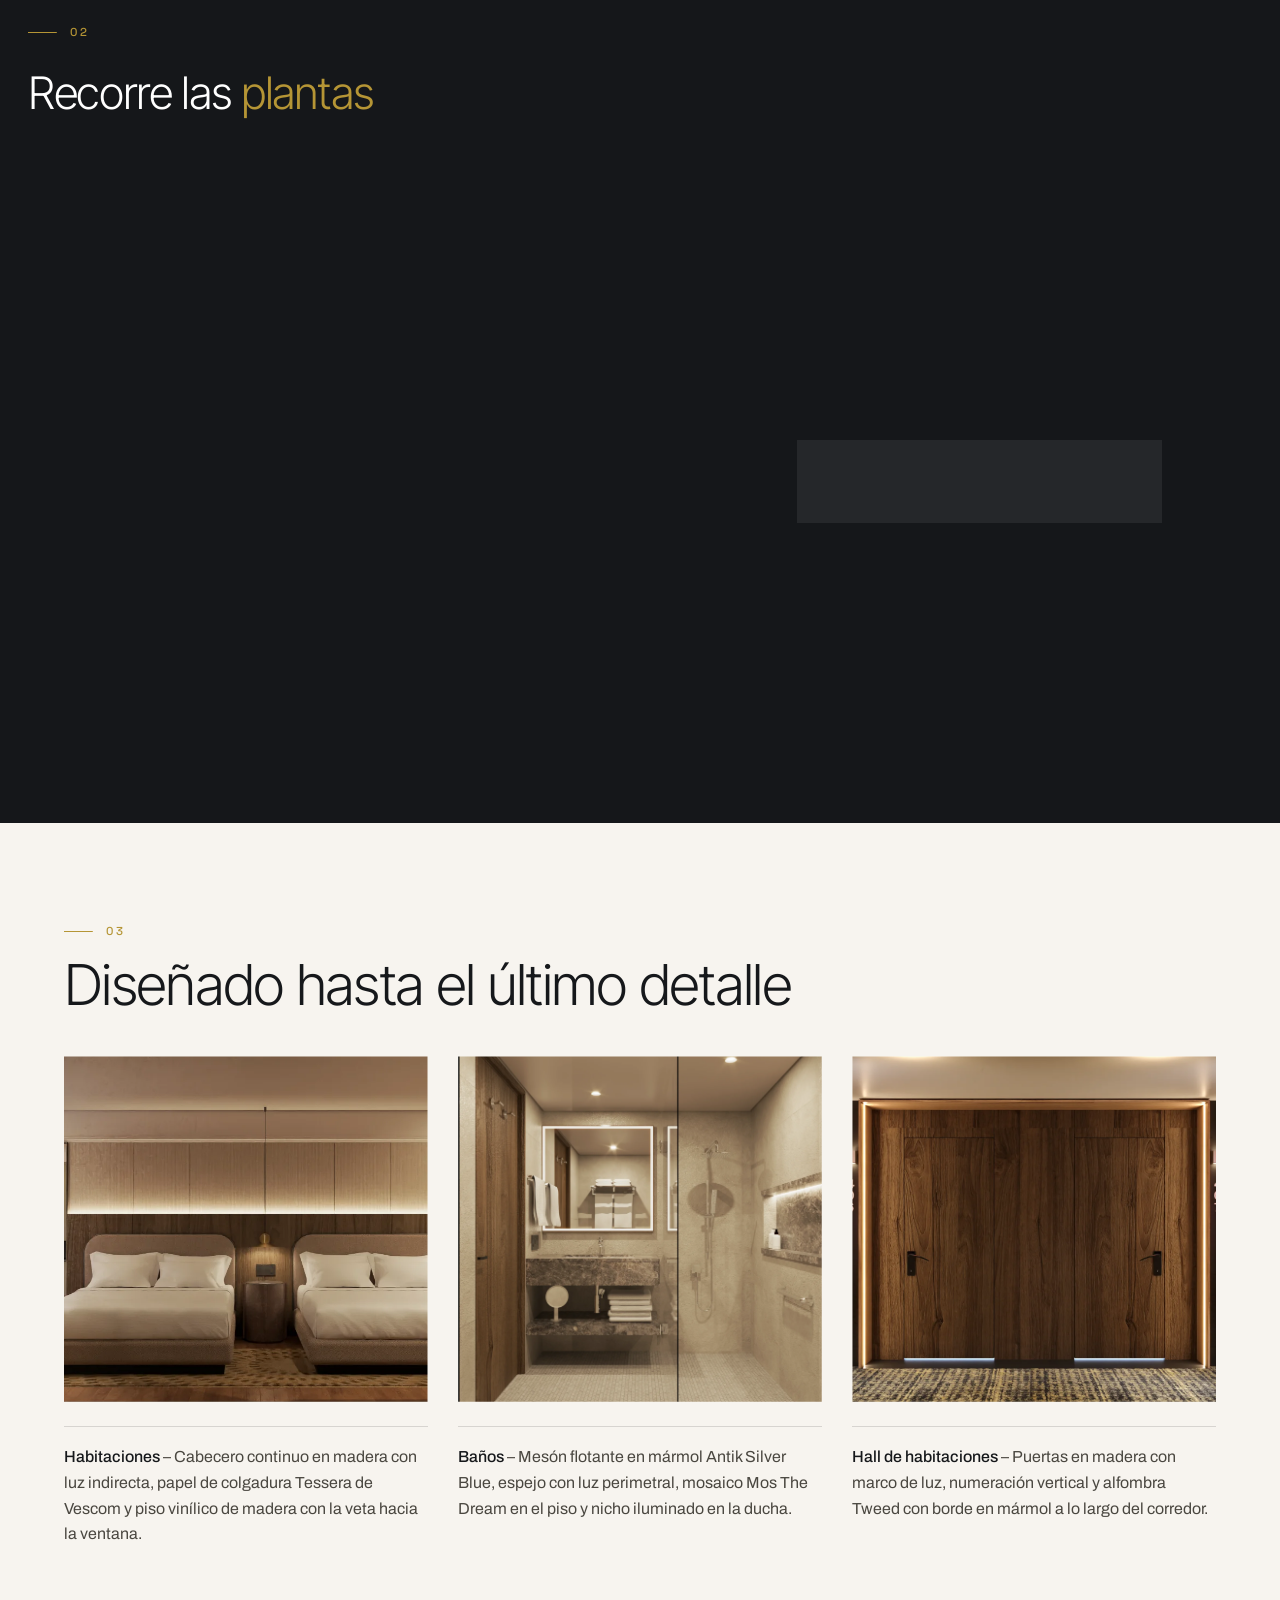
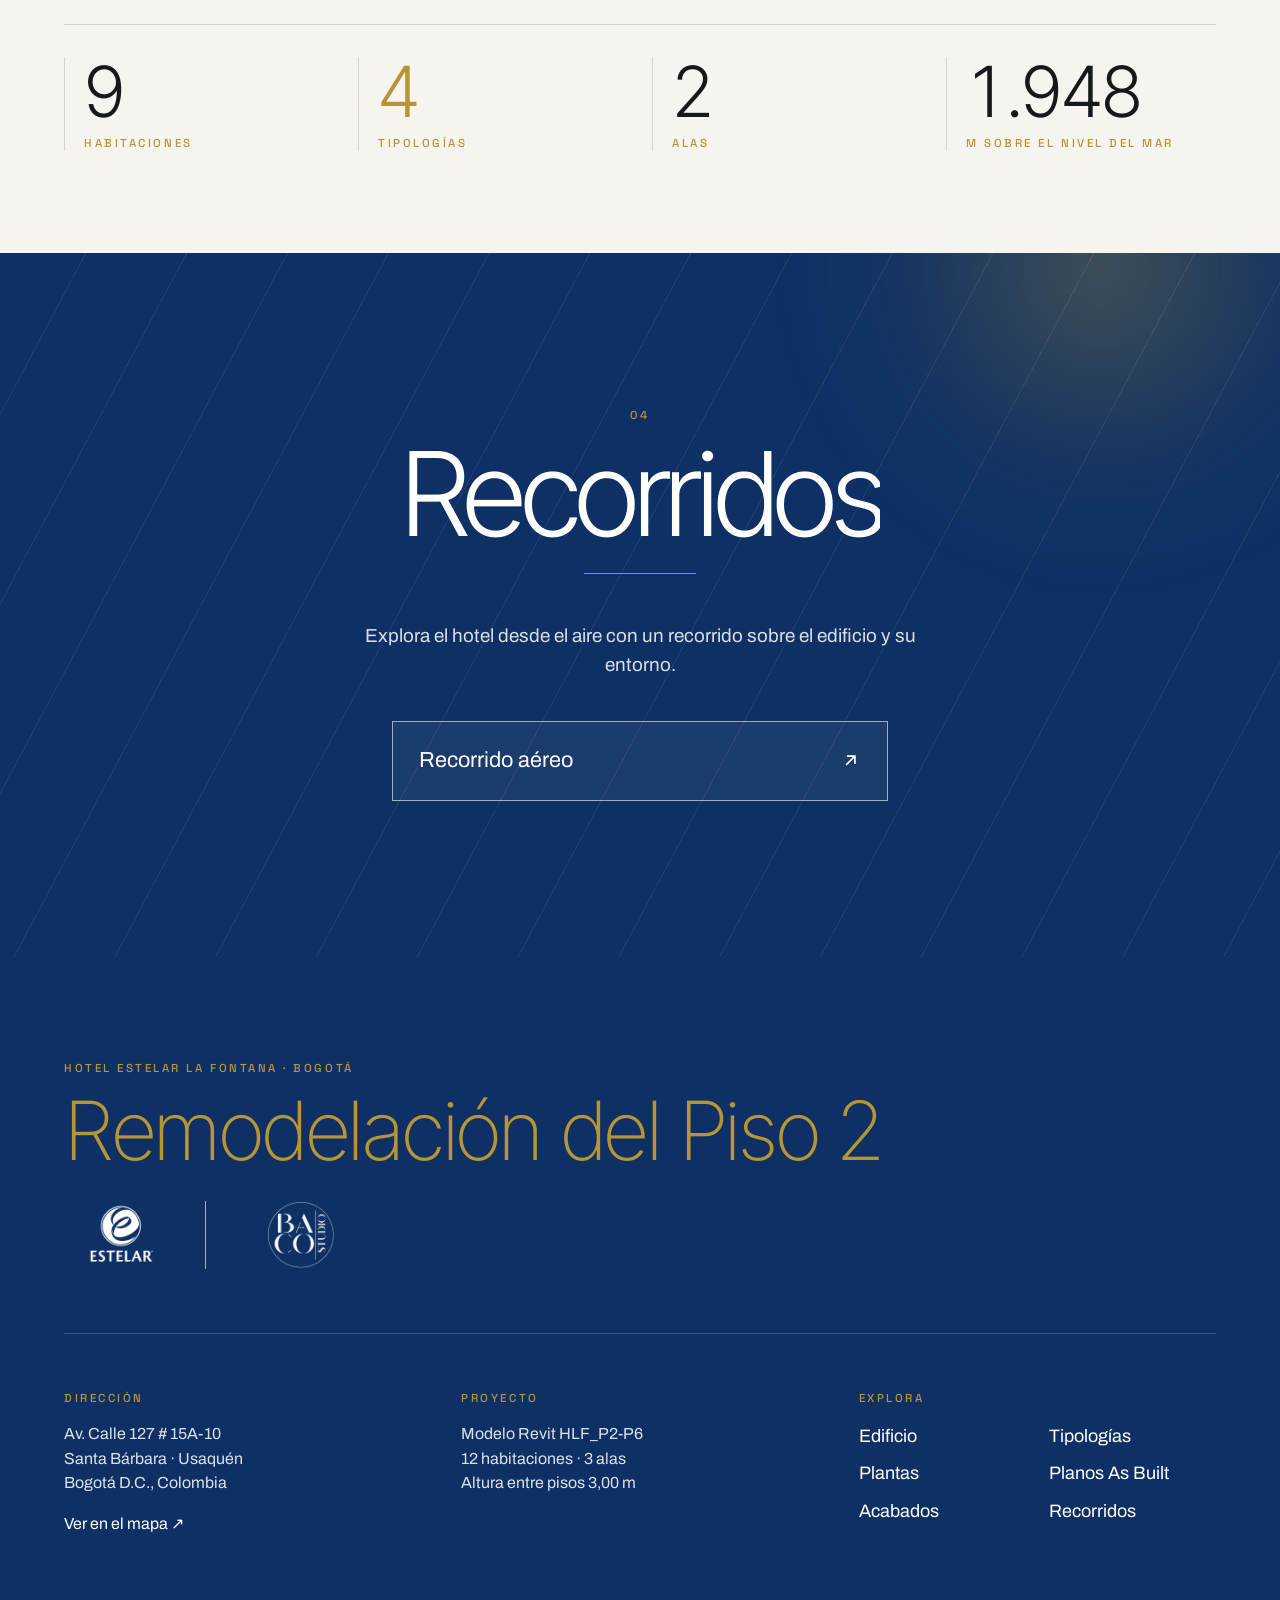
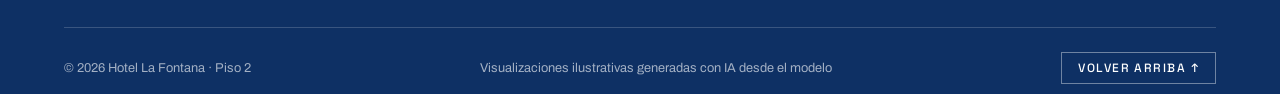
==== commit 356abeb9: "Add Bear Studios-style 360 VR Tour (Arnold PBR panoramas) and upgraded Piso 2 PBR textures" ====
--- a/index.html
+++ b/index.html
@@ -141,6 +141,14 @@
             <p class="panel-sub" data-p-sub>Activa la vista axonométrica o selecciona el Piso 2 para explorarlo.</p>
           </div>
           <div class="panel-actions">
+            <button type="button" class="btn-vr360" data-vr-enter hidden>
+              <svg width="16" height="16" viewBox="0 0 24 24" fill="none" stroke="currentColor" stroke-width="1.8" aria-hidden="true">
+                <circle cx="12" cy="12" r="9"/>
+                <ellipse cx="12" cy="12" rx="4" ry="9"/>
+                <path d="M3 12h18"/>
+              </svg>
+              Entrar Tour VR 360°
+            </button>
             <button type="button" class="btn-view3d" data-view3d aria-pressed="false">
               <svg width="16" height="16" viewBox="0 0 24 24" fill="none" stroke="currentColor" stroke-width="1.8" aria-hidden="true">
                 <path d="m12 3 8 4.5v9L12 21l-8-4.5v-9L12 3Z"/>
--- a/styles.css
+++ b/styles.css
@@ -3366,3 +3366,209 @@
 .ab2-tool[disabled] { opacity: .3; pointer-events: none; }
 .ab2-stage.is-mosaic .ab2-zoom { display: none; }
 .ab2-stage.is-mosaic .ab2-pan { inset: 0; }
+
+/* ---------- Tour VR 360° Hiperrealista (estilo Bear Studios VR) ---------- */
+.btn-vr360 {
+  display: inline-flex;
+  align-items: center;
+  gap: 0.45rem;
+  padding: 0.52rem 0.95rem;
+  border-radius: 999px;
+  border: 1px solid #c8a25e;
+  background: linear-gradient(135deg, #0e3064 0%, #19427e 100%);
+  color: #fff6e5;
+  font-size: 0.82rem;
+  font-weight: 600;
+  letter-spacing: 0.02em;
+  cursor: pointer;
+  box-shadow: 0 6px 18px rgba(14, 48, 100, 0.28);
+  transition: transform 0.18s ease, box-shadow 0.18s ease, background 0.18s ease;
+}
+.btn-vr360:hover {
+  transform: translateY(-1px);
+  box-shadow: 0 10px 24px rgba(14, 48, 100, 0.38);
+  background: linear-gradient(135deg, #133c7a 0%, #20529a 100%);
+}
+.btn-vr360[hidden] { display: none; }
+
+.vr360-overlay {
+  position: fixed;
+  inset: 0;
+  z-index: 9999;
+  background: #0d0c0a;
+  overflow: hidden;
+  user-select: none;
+  font-family: inherit;
+}
+.vr360-overlay[hidden] { display: none; }
+.vr360-canvas-wrap {
+  position: absolute;
+  inset: 0;
+  cursor: grab;
+}
+.vr360-canvas-wrap:active { cursor: grabbing; }
+.vr360-canvas-wrap canvas { width: 100%; height: 100%; display: block; }
+
+.vr360-fade {
+  position: absolute;
+  inset: 0;
+  background: #0d0c0a;
+  opacity: 0;
+  pointer-events: none;
+  transition: opacity 0.28s ease;
+}
+.vr360-fade.is-fading { opacity: 0.85; }
+
+.vr360-header {
+  position: absolute;
+  top: 18px;
+  left: 20px;
+  right: 20px;
+  display: flex;
+  align-items: center;
+  justify-content: space-between;
+  gap: 12px;
+  pointer-events: none;
+}
+.vr360-badge {
+  pointer-events: auto;
+  display: flex;
+  align-items: center;
+  gap: 12px;
+  padding: 10px 16px;
+  border-radius: 14px;
+  background: rgba(15, 18, 24, 0.68);
+  backdrop-filter: blur(12px);
+  border: 1px solid rgba(200, 162, 94, 0.38);
+  color: #f8f3ea;
+}
+.vr360-dot {
+  width: 9px;
+  height: 9px;
+  border-radius: 50%;
+  background: #e5b869;
+  box-shadow: 0 0 12px #e5b869;
+}
+.vr360-title { font-size: 0.92rem; font-weight: 600; letter-spacing: 0.01em; }
+.vr360-sub { font-size: 0.74rem; color: rgba(248, 243, 234, 0.74); margin-top: 2px; }
+
+.vr360-top-actions {
+  pointer-events: auto;
+  display: flex;
+  gap: 8px;
+}
+.vr360-btn {
+  padding: 9px 14px;
+  border-radius: 999px;
+  border: 1px solid rgba(255, 255, 255, 0.22);
+  background: rgba(15, 18, 24, 0.68);
+  backdrop-filter: blur(12px);
+  color: #f8f3ea;
+  font-size: 0.82rem;
+  font-weight: 500;
+  cursor: pointer;
+  transition: background 0.16s ease, border-color 0.16s ease;
+}
+.vr360-btn:hover {
+  background: rgba(200, 162, 94, 0.28);
+  border-color: #c8a25e;
+}
+
+.vr360-bar {
+  position: absolute;
+  bottom: 22px;
+  left: 50%;
+  transform: translateX(-50%);
+  display: flex;
+  flex-direction: column;
+  align-items: center;
+  gap: 8px;
+  pointer-events: none;
+  max-width: calc(100vw - 32px);
+}
+.vr360-nav {
+  pointer-events: auto;
+  display: flex;
+  gap: 6px;
+  padding: 6px;
+  border-radius: 999px;
+  background: rgba(15, 18, 24, 0.72);
+  backdrop-filter: blur(14px);
+  border: 1px solid rgba(200, 162, 94, 0.35);
+}
+.vr360-nav button {
+  padding: 8px 16px;
+  border-radius: 999px;
+  border: none;
+  background: transparent;
+  color: rgba(248, 243, 234, 0.82);
+  font-size: 0.82rem;
+  font-weight: 500;
+  cursor: pointer;
+  transition: background 0.18s ease, color 0.18s ease;
+}
+.vr360-nav button:hover { color: #ffffff; background: rgba(255, 255, 255, 0.1); }
+.vr360-nav button.is-active {
+  background: #c8a25e;
+  color: #14120e;
+  font-weight: 600;
+}
+.vr360-hint {
+  font-size: 0.73rem;
+  color: rgba(248, 243, 234, 0.76);
+  background: rgba(15, 18, 24, 0.55);
+  padding: 4px 12px;
+  border-radius: 999px;
+  backdrop-filter: blur(8px);
+}
+
+.vr360-hotspots {
+  position: absolute;
+  inset: 0;
+  pointer-events: none;
+}
+.vr360-hotspot {
+  position: absolute;
+  top: 0;
+  left: 0;
+  pointer-events: auto;
+  display: flex;
+  flex-direction: column;
+  align-items: center;
+  gap: 6px;
+  border: none;
+  background: transparent;
+  cursor: pointer;
+  color: #fffaf0;
+  padding: 0;
+}
+.vr360-ring {
+  width: 52px;
+  height: 52px;
+  border-radius: 50%;
+  display: flex;
+  align-items: center;
+  justify-content: center;
+  background: rgba(20, 22, 28, 0.45);
+  border: 2px solid rgba(255, 244, 220, 0.88);
+  box-shadow: 0 0 0 6px rgba(200, 162, 94, 0.22), 0 8px 20px rgba(0, 0, 0, 0.45);
+  backdrop-filter: blur(6px);
+  transform: perspective(200px) rotateX(42deg);
+  transition: transform 0.2s ease, background 0.2s ease, border-color 0.2s ease;
+}
+.vr360-hotspot:hover .vr360-ring {
+  transform: perspective(200px) rotateX(28deg) scale(1.12);
+  background: rgba(200, 162, 94, 0.82);
+  border-color: #ffffff;
+  color: #14120e;
+}
+.vr360-hs-label {
+  font-size: 0.74rem;
+  font-weight: 600;
+  padding: 4px 10px;
+  border-radius: 999px;
+  background: rgba(15, 18, 24, 0.76);
+  border: 1px solid rgba(200, 162, 94, 0.45);
+  white-space: nowrap;
+  backdrop-filter: blur(8px);
+}
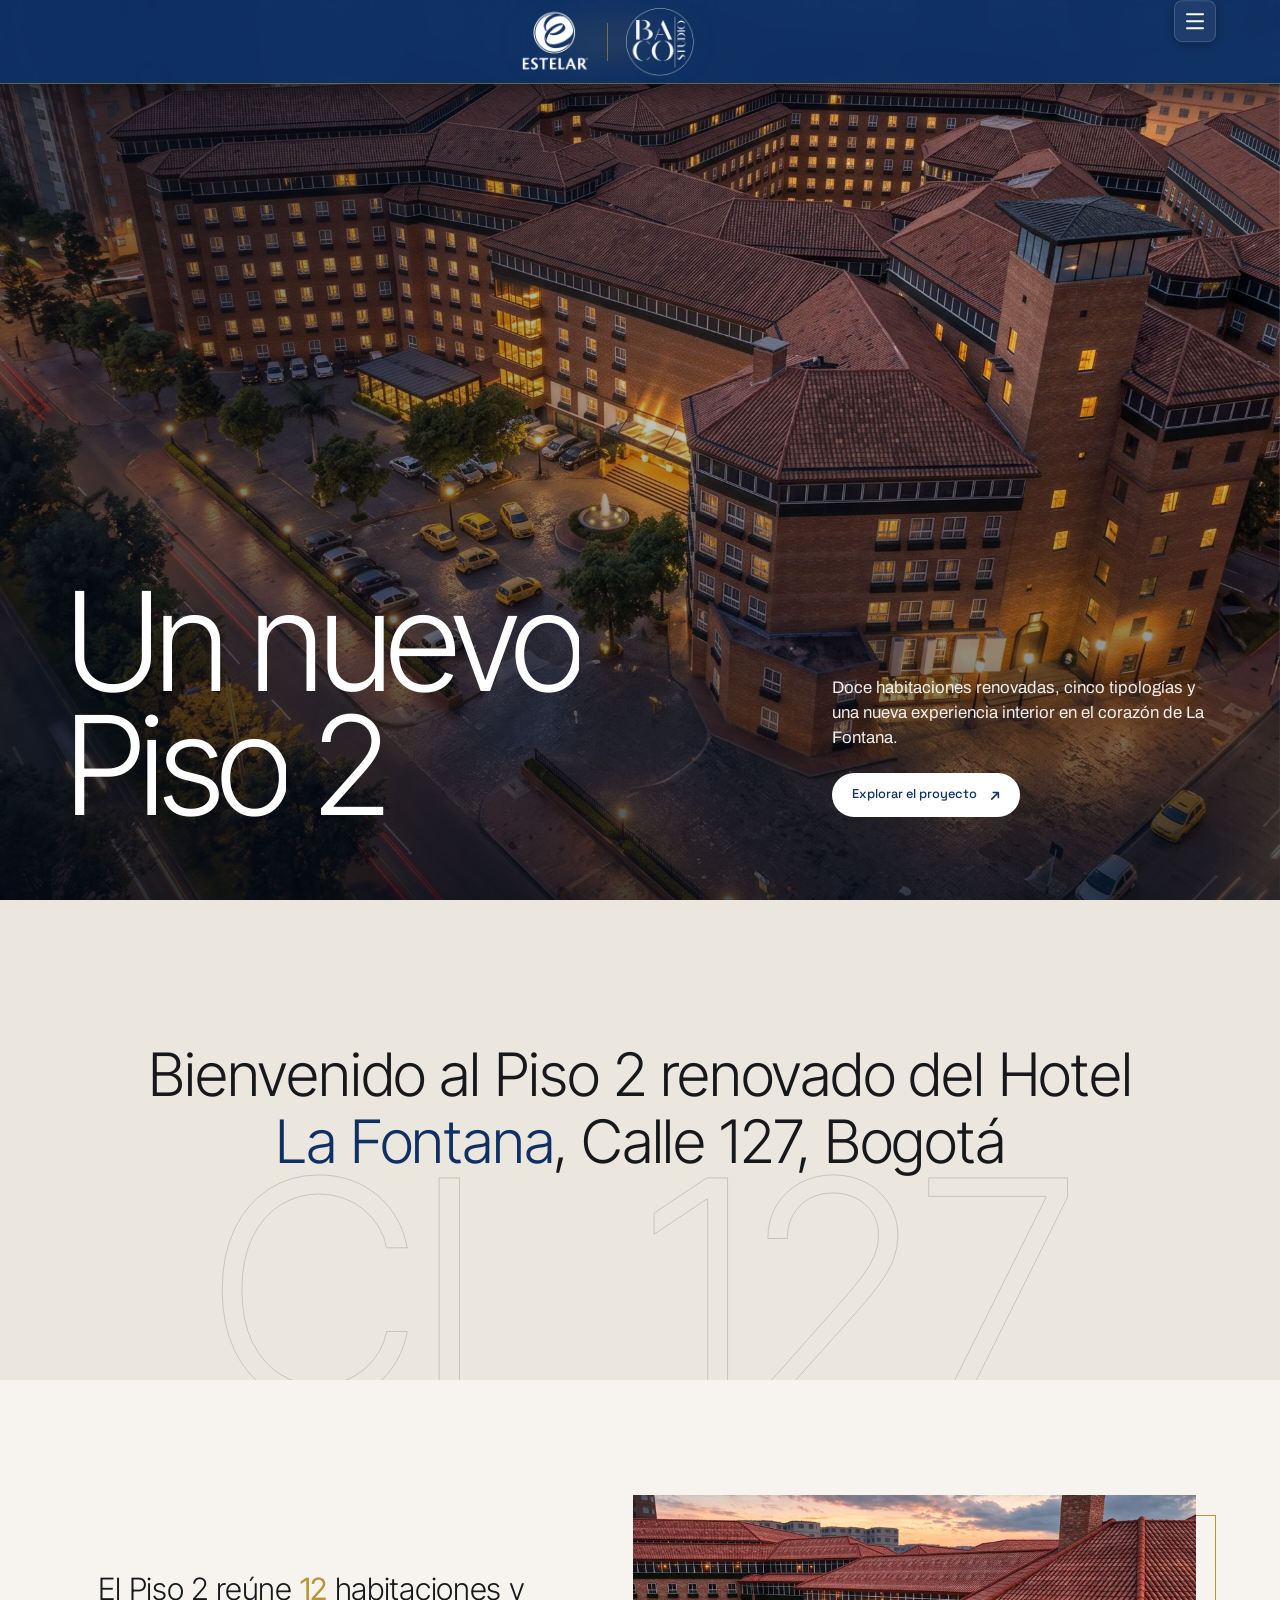
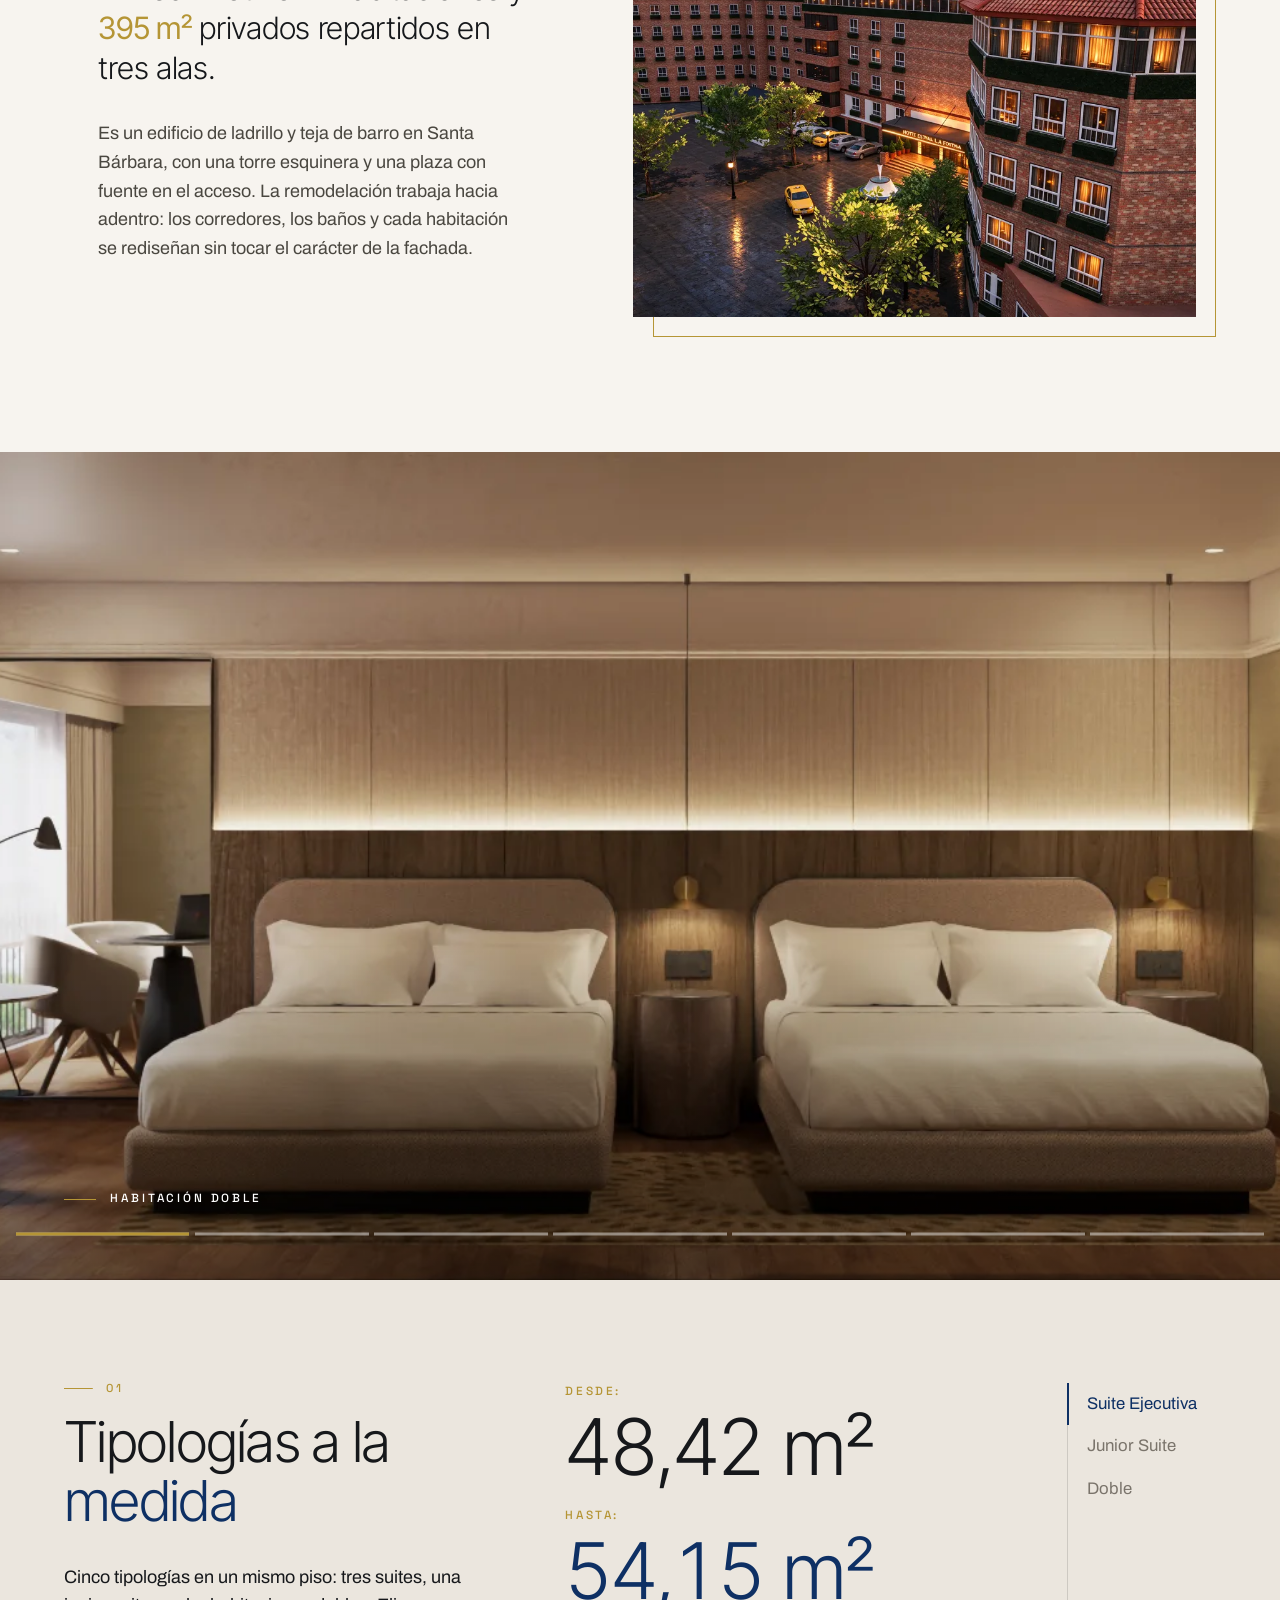
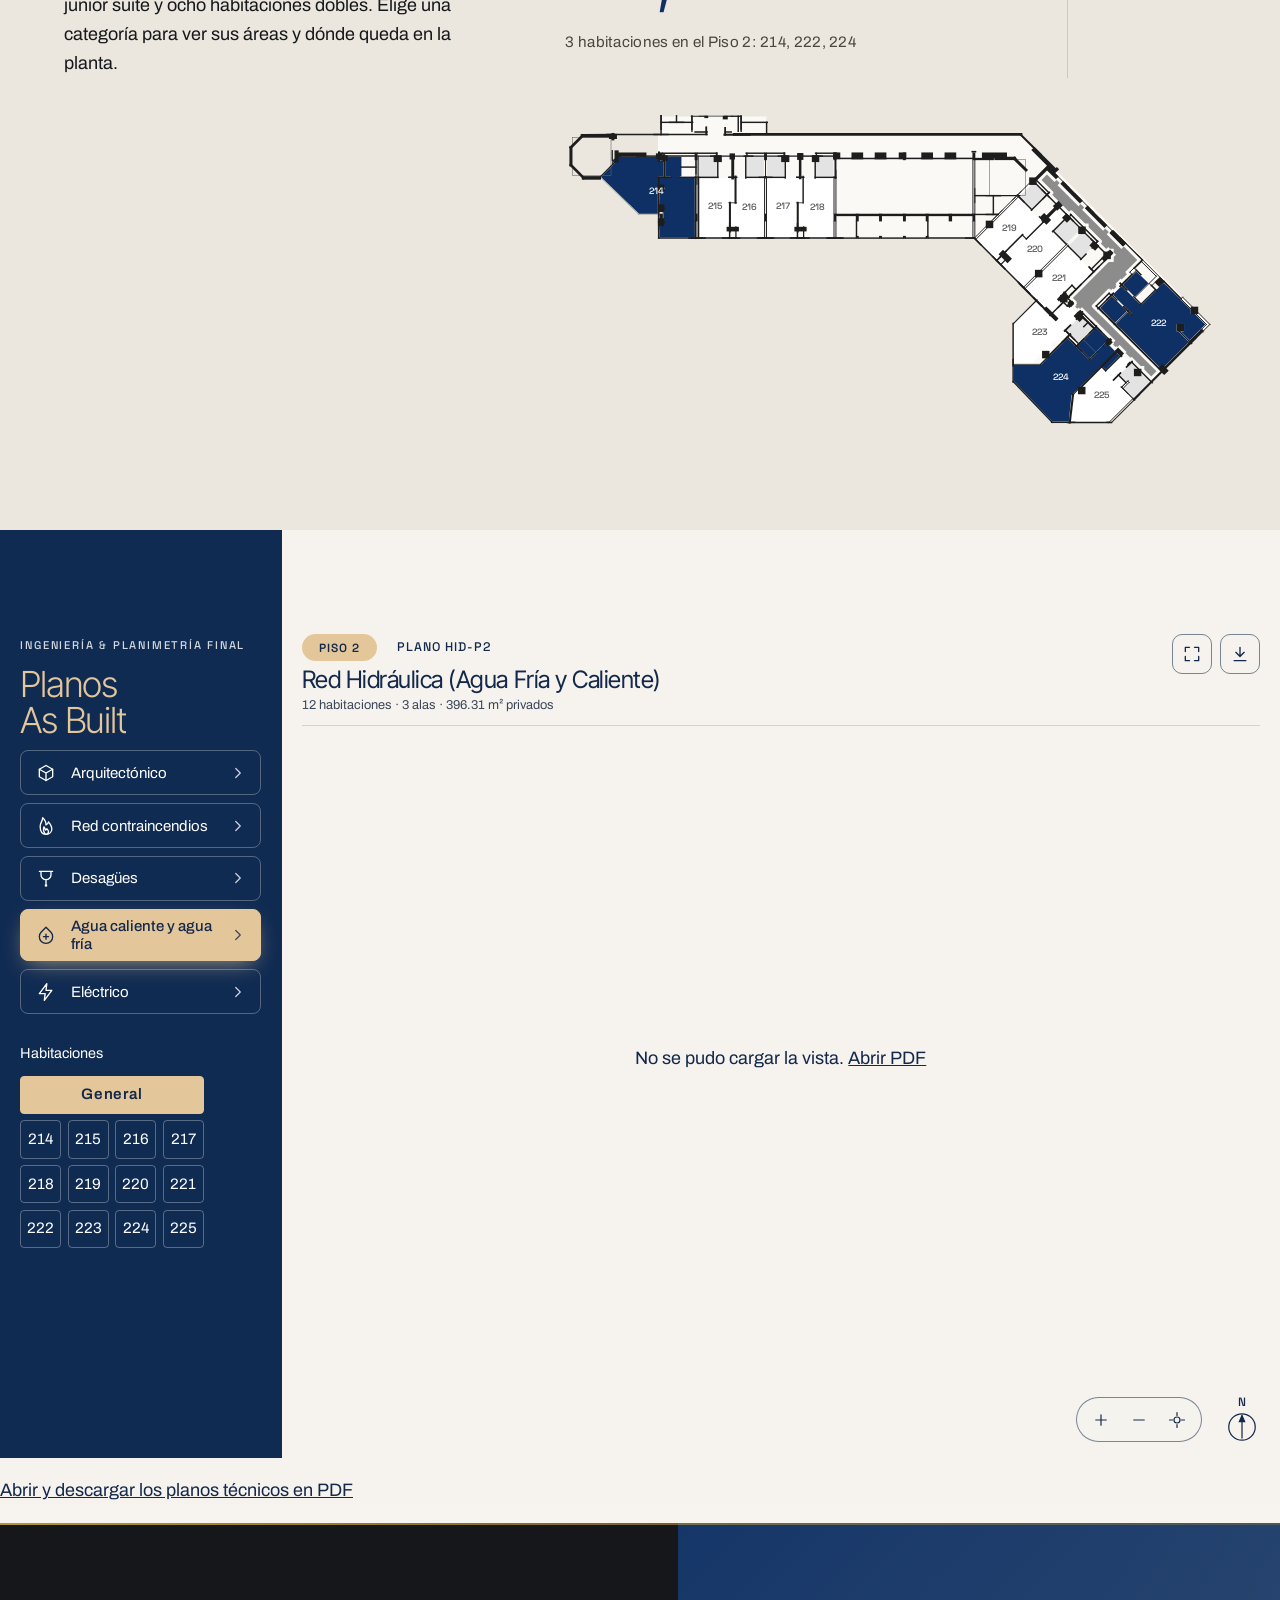
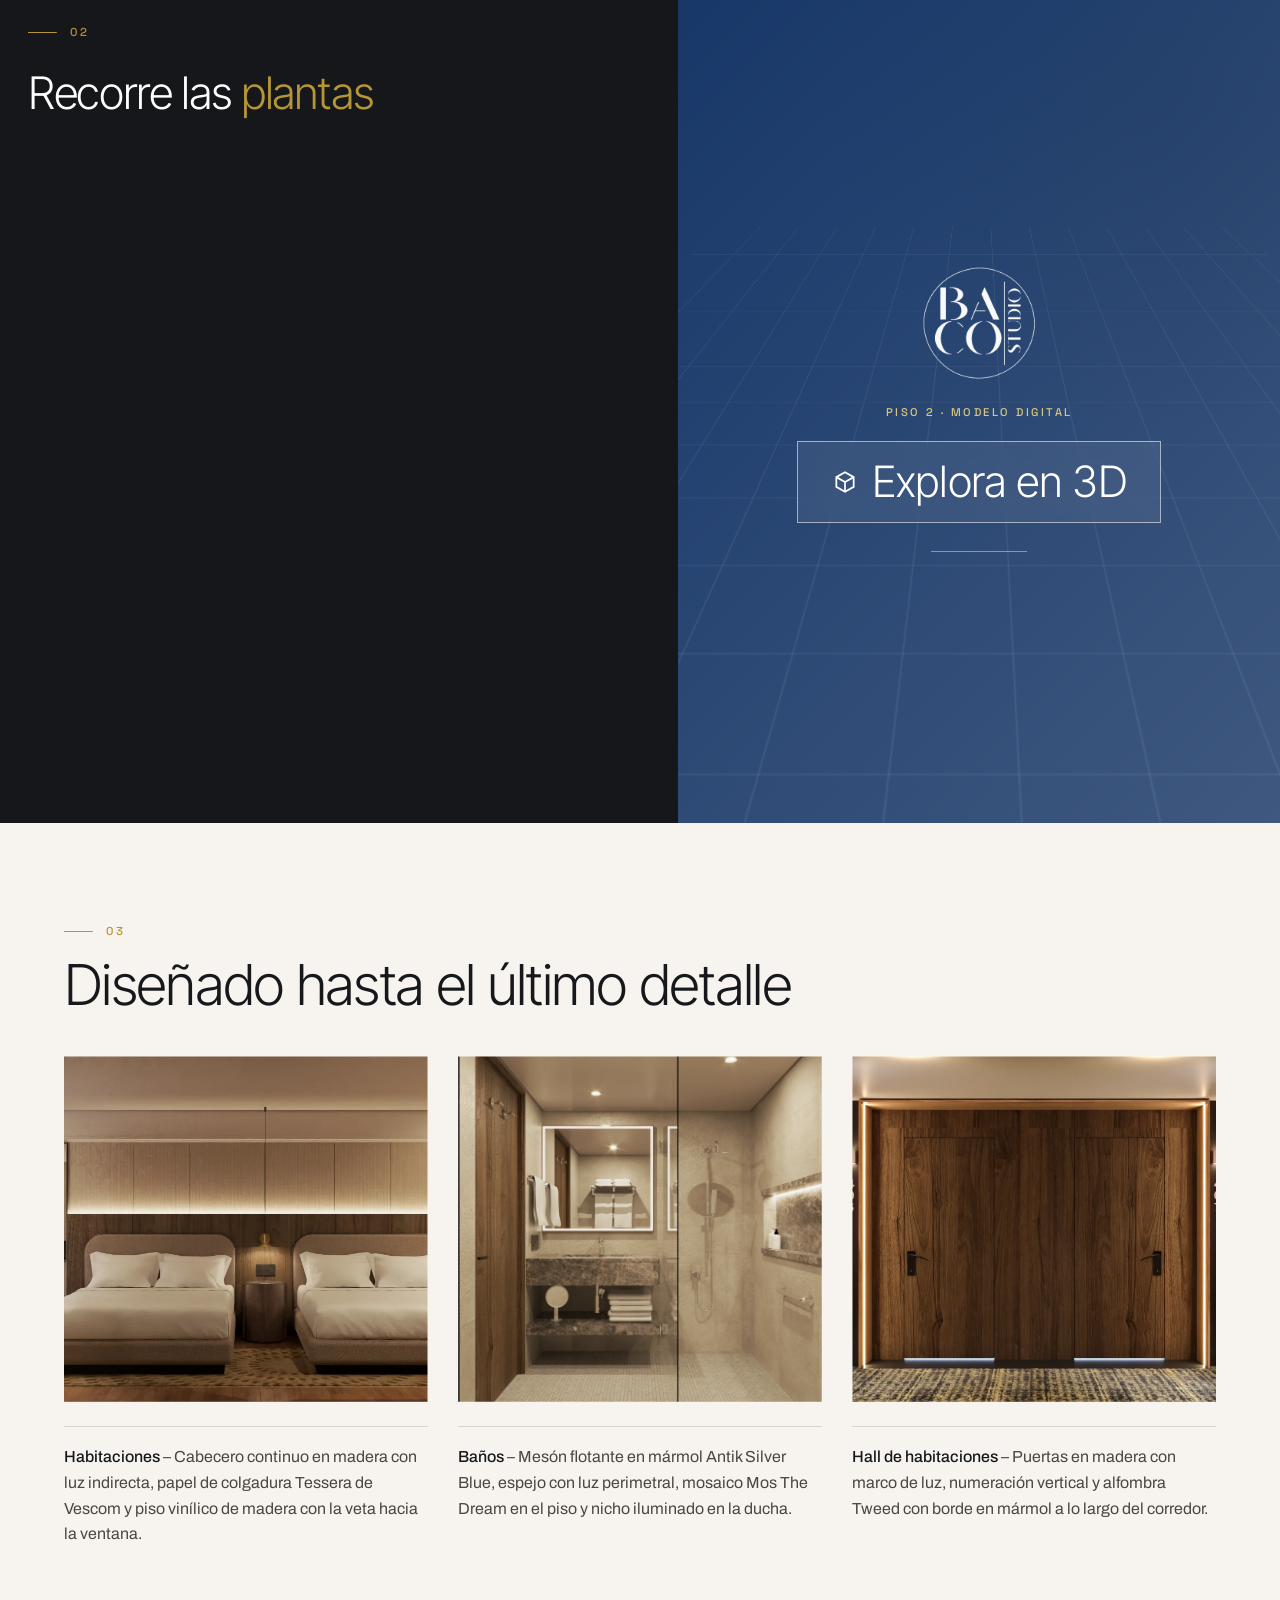
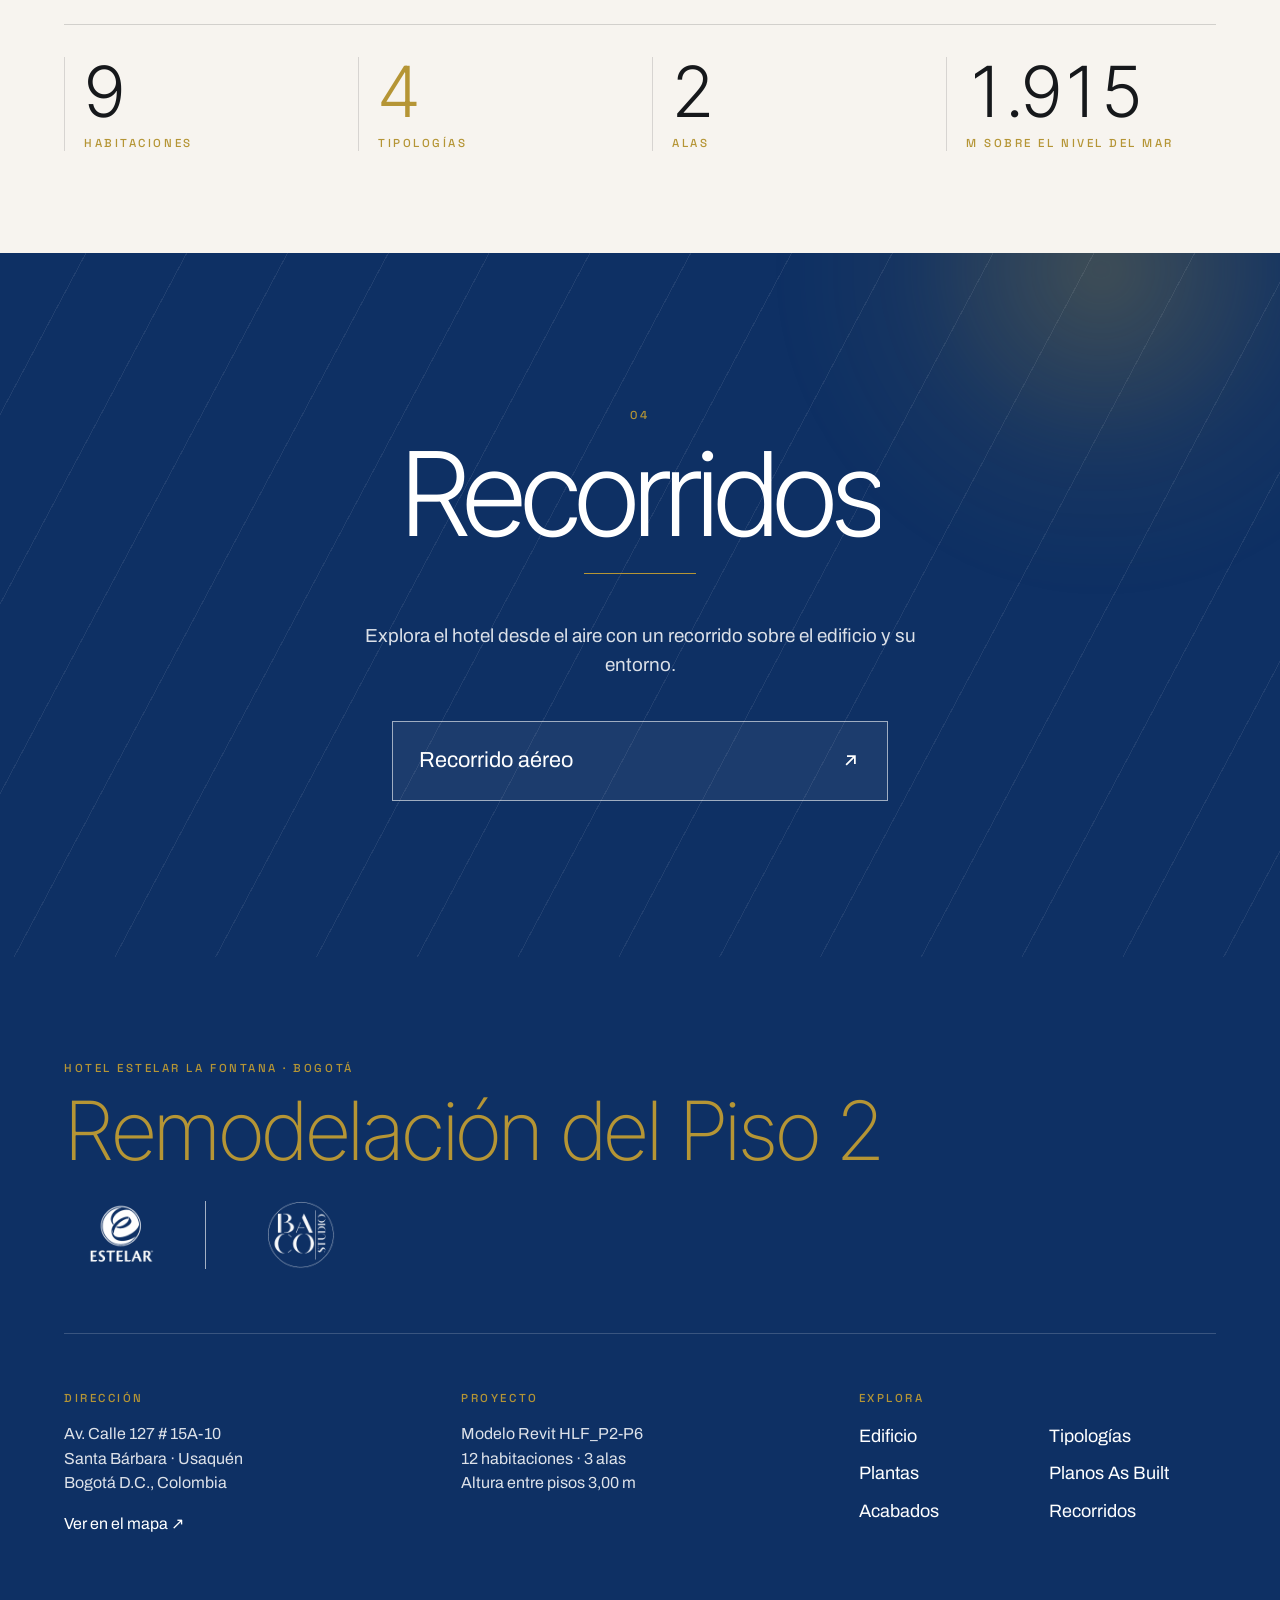
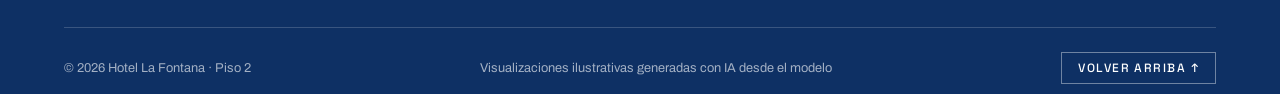
==== commit 3c0895db: "Desagües con la misma lógica de arquitectónico: lámina WebP + PDF por habitación (214–225) Co-Author" ====
--- a/index.html
+++ b/index.html
@@ -17,7 +17,7 @@
   <script defer src="https://cdnjs.cloudflare.com/ajax/libs/gsap/3.12.5/gsap.min.js"></script>
   <script type="module" src="assets/js/animaciones.js?v=1.9"></script>
   <script defer src="https://cdnjs.cloudflare.com/ajax/libs/pdf.js/3.11.174/pdf.min.js"></script>
-  <script type="module" src="script.js?v=3.19"></script>
+  <script type="module" src="script.js?v=3.20"></script>
 </head>
 <body>
   <a class="skip" href="#main">Saltar al contenido</a>
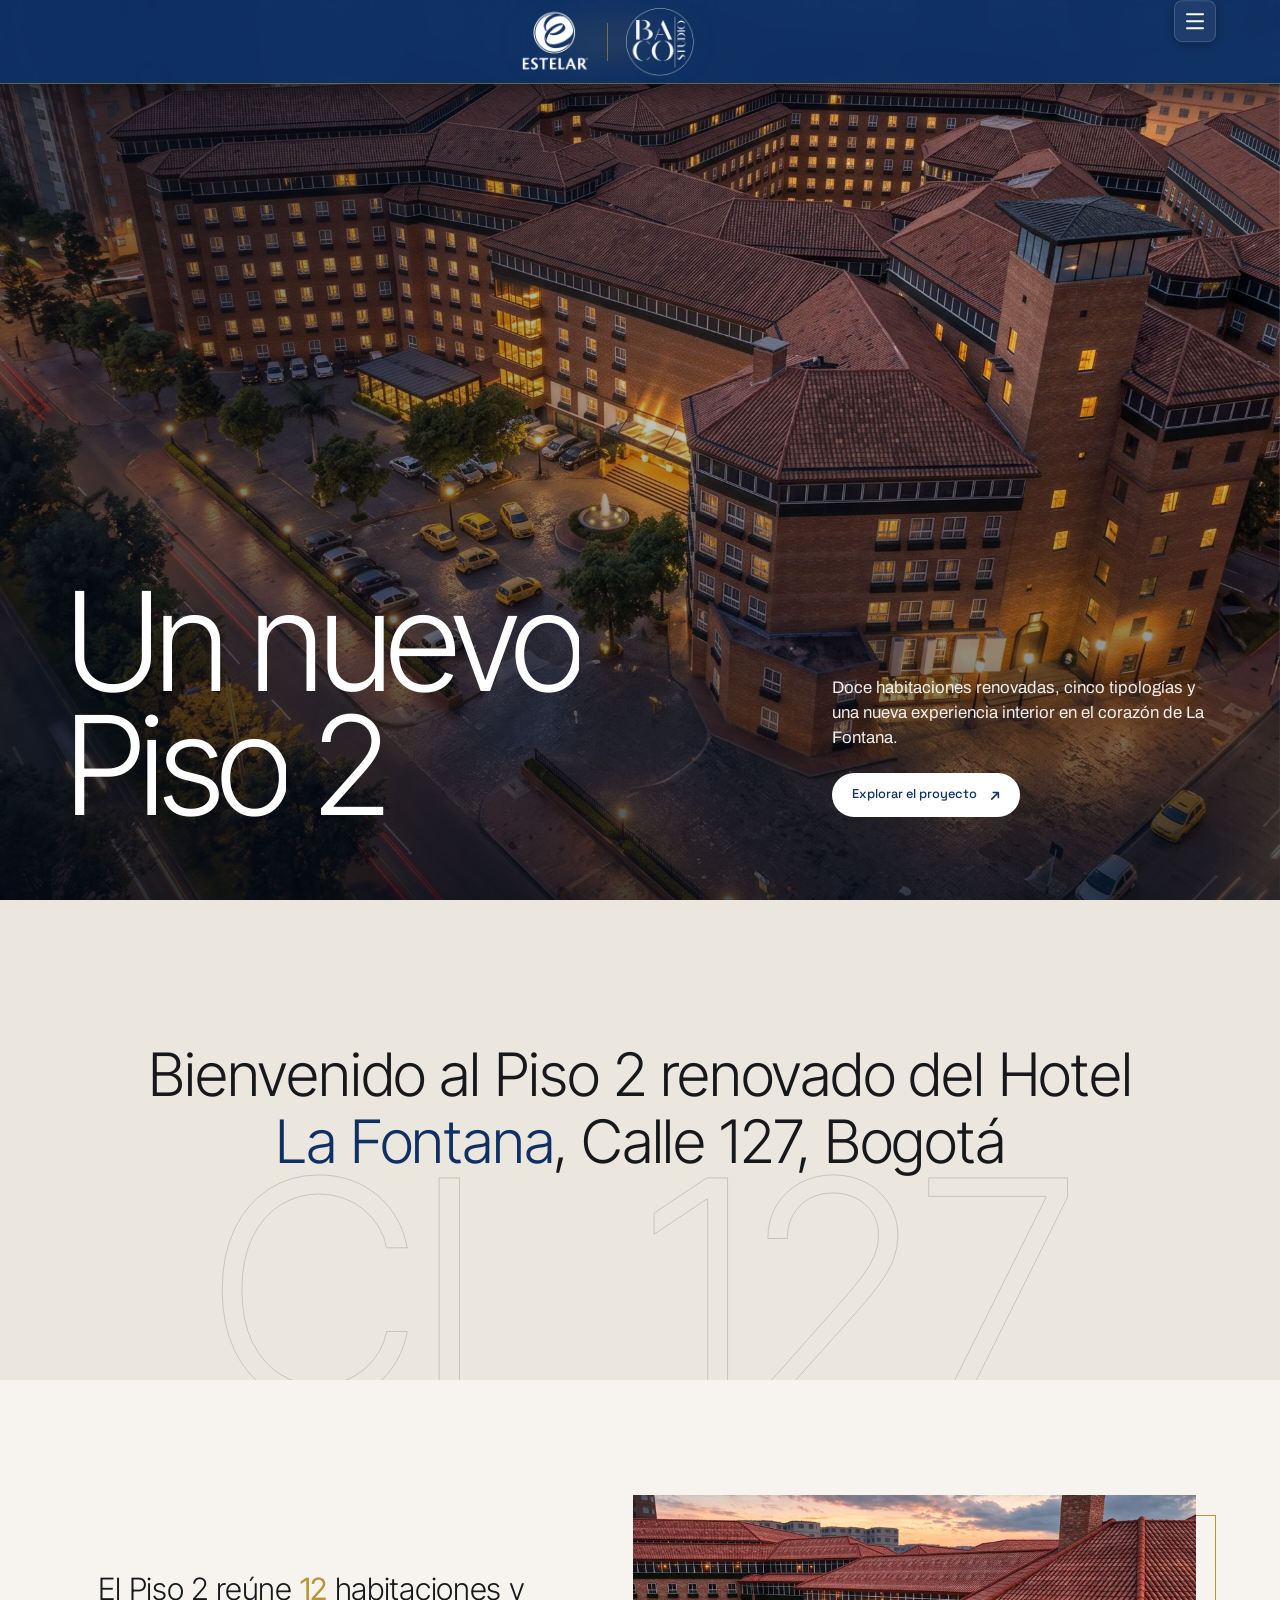
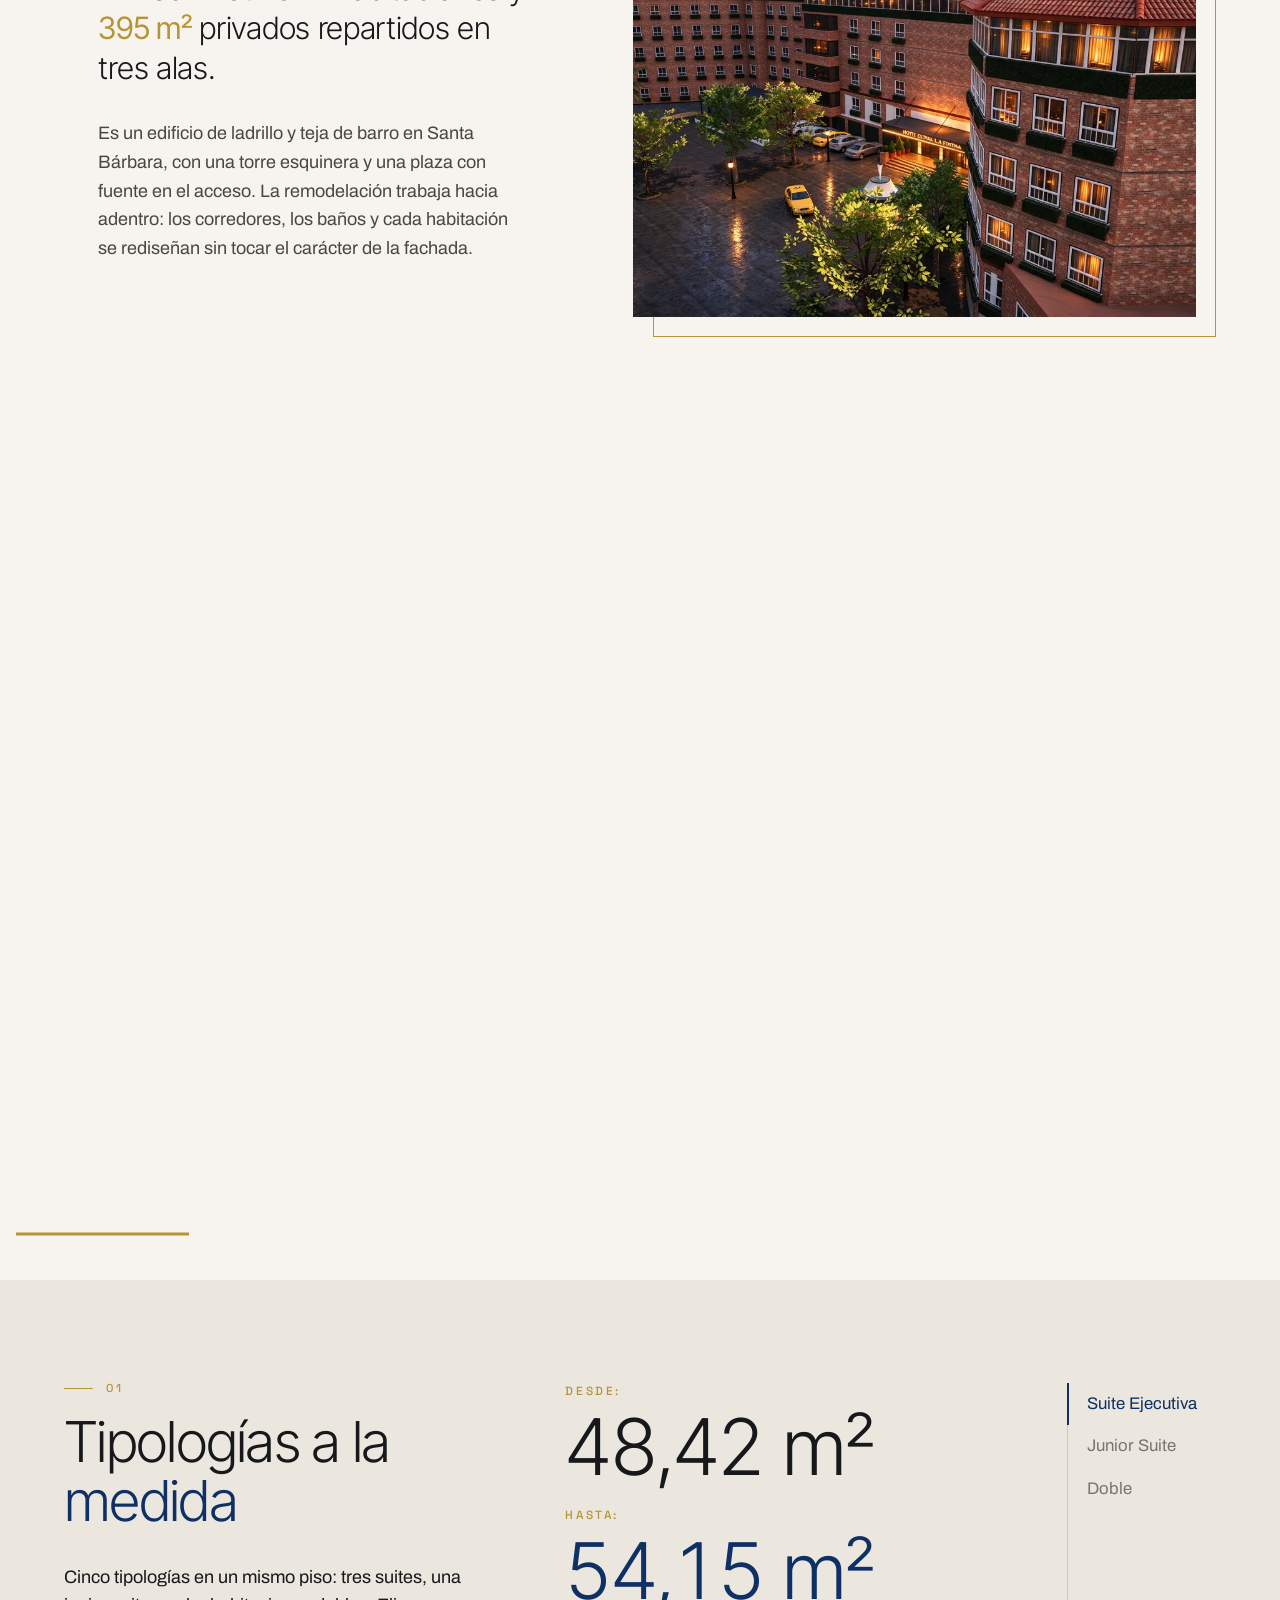
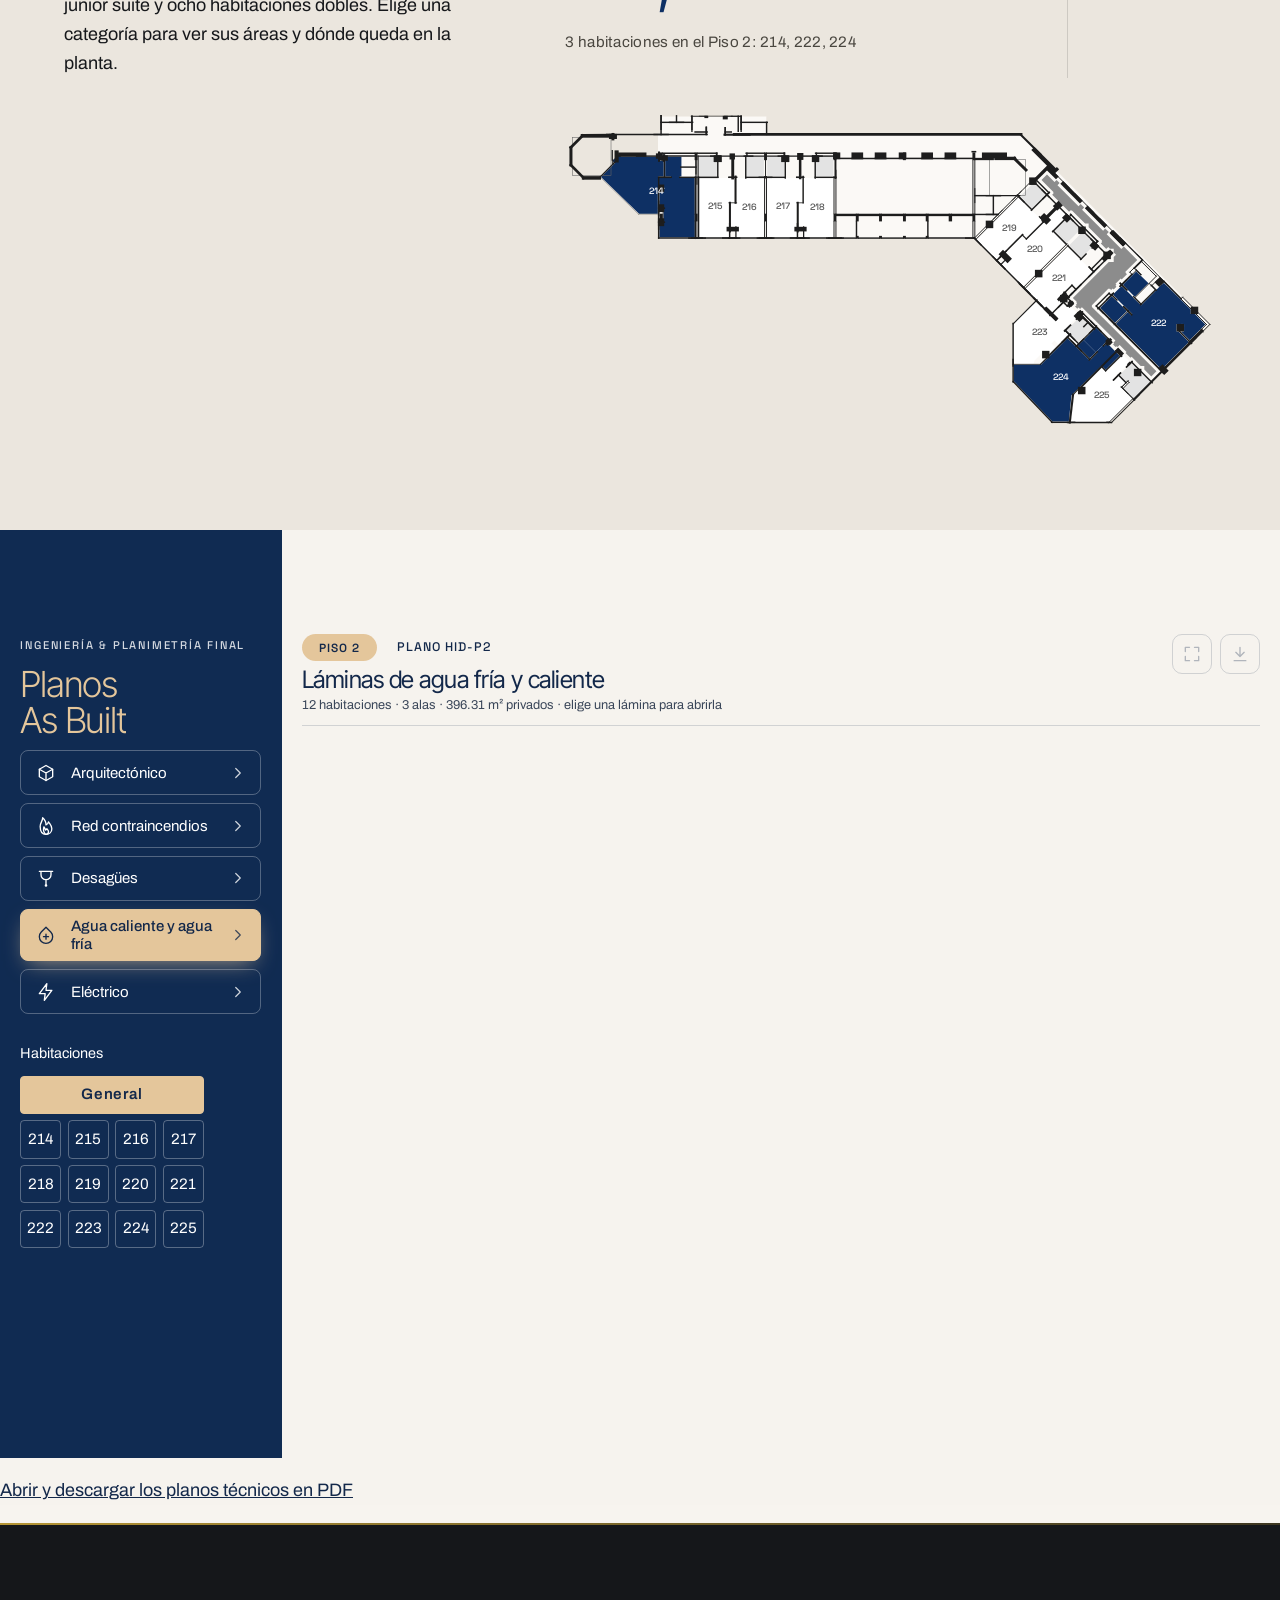
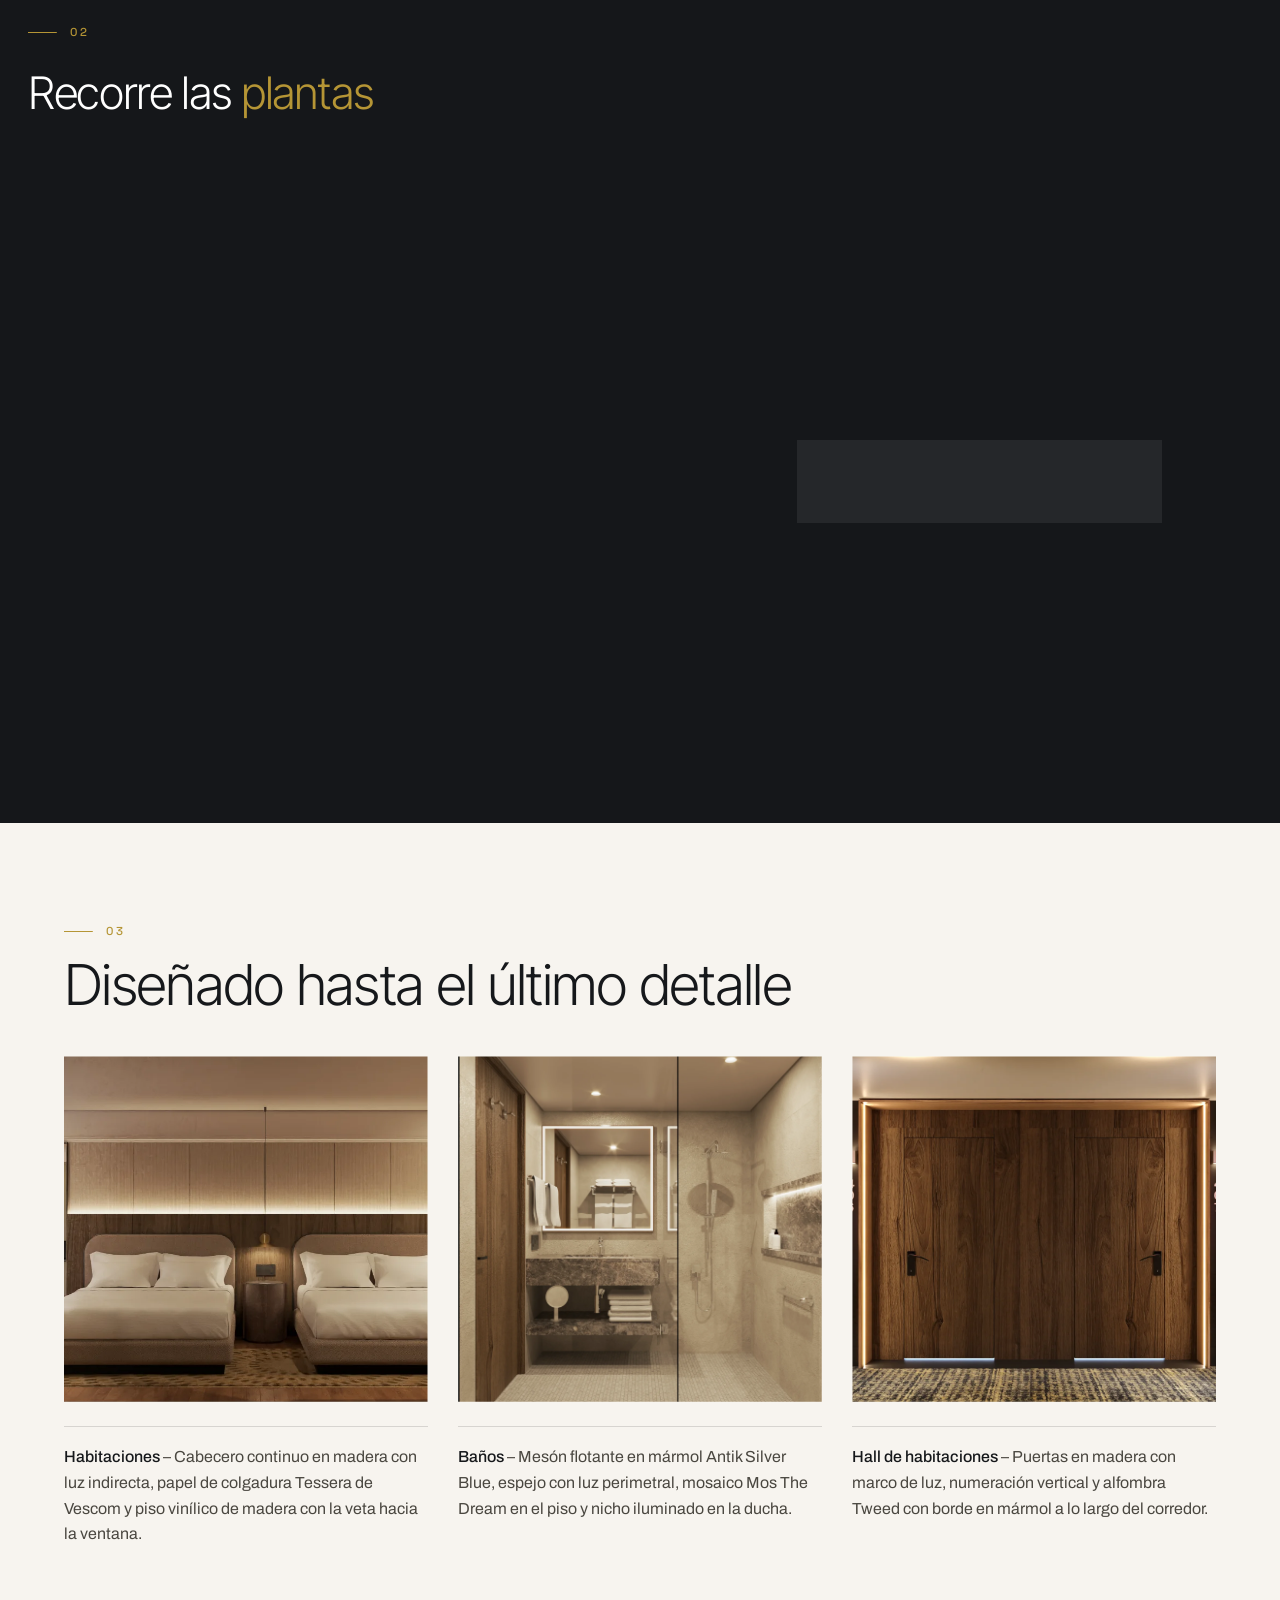
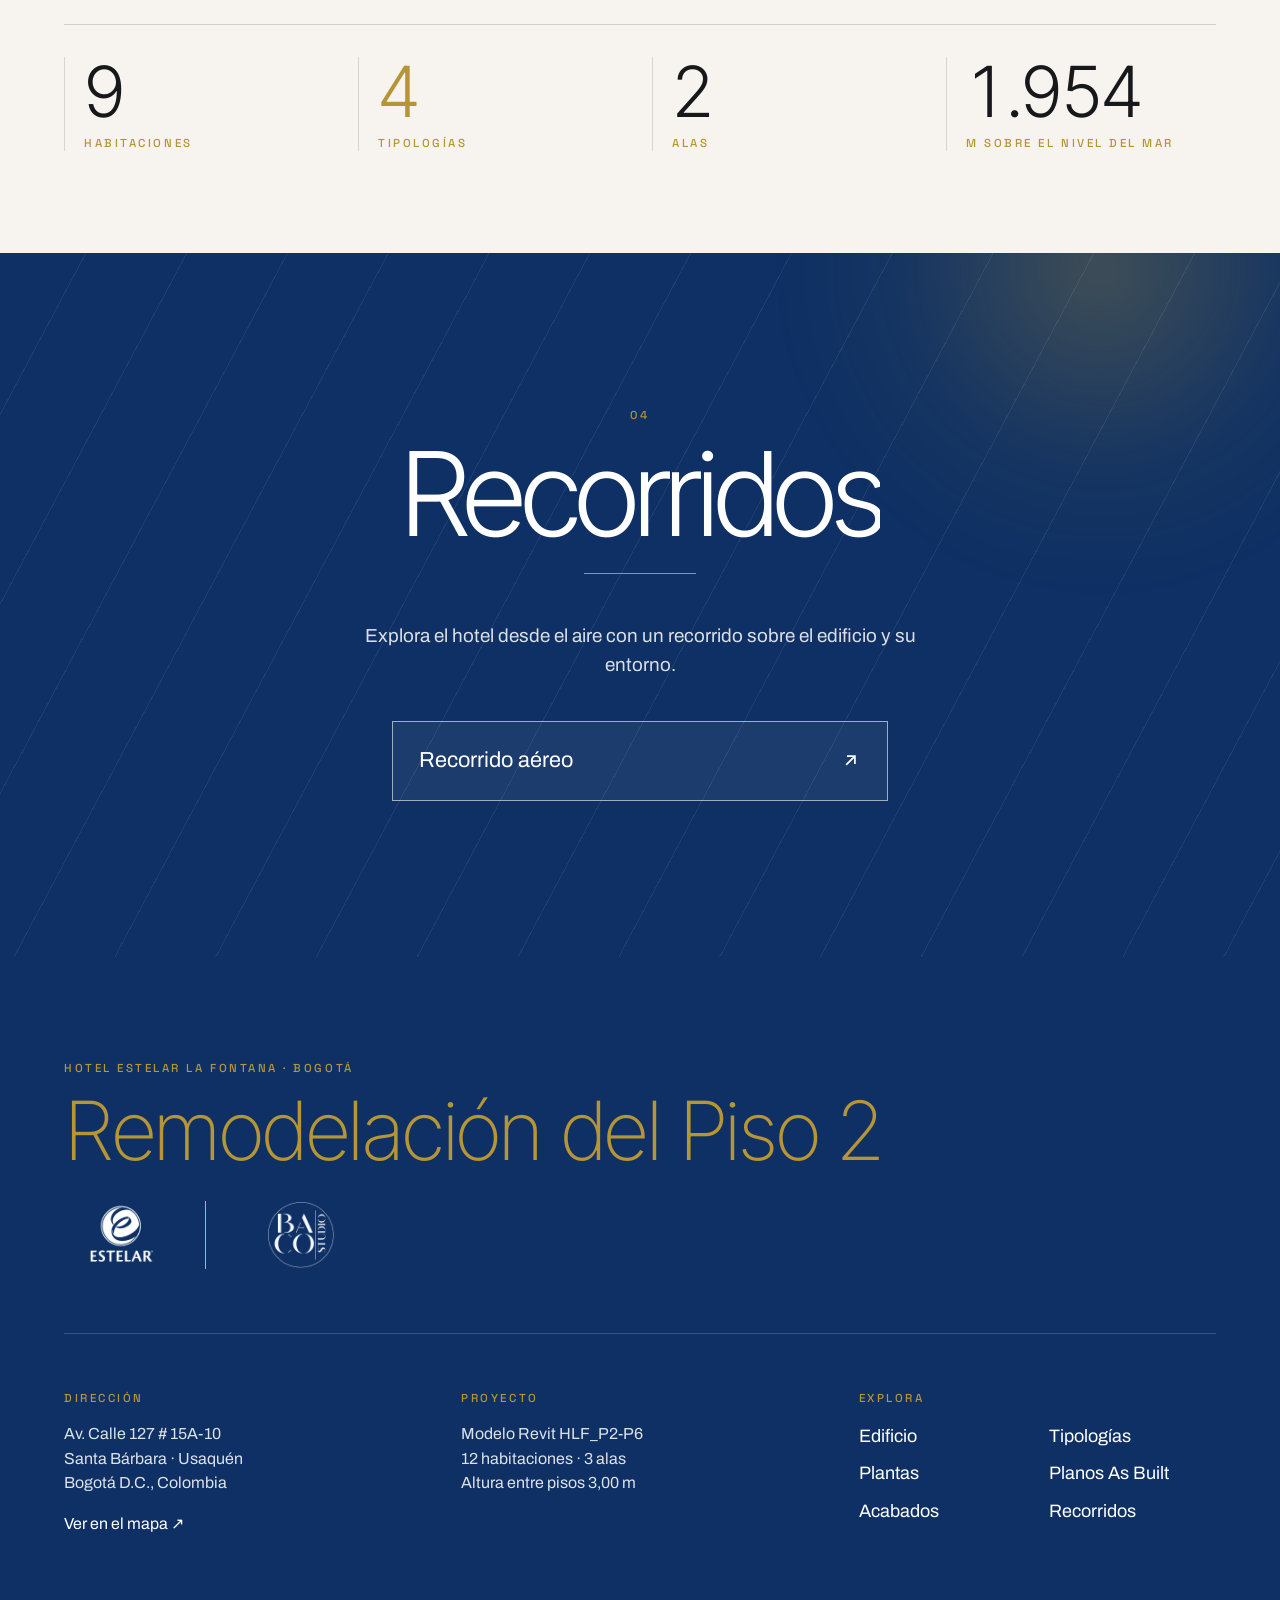
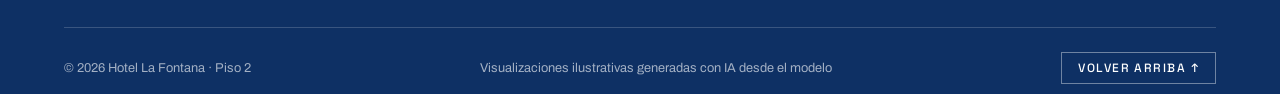
==== commit dcb50d22: "Eléctrico con láminas WebP + PDF; visor común para todas las disciplinas técnicas Co-Authored-By: Cl" ====
--- a/index.html
+++ b/index.html
@@ -17,7 +17,7 @@
   <script defer src="https://cdnjs.cloudflare.com/ajax/libs/gsap/3.12.5/gsap.min.js"></script>
   <script type="module" src="assets/js/animaciones.js?v=1.9"></script>
   <script defer src="https://cdnjs.cloudflare.com/ajax/libs/pdf.js/3.11.174/pdf.min.js"></script>
-  <script type="module" src="script.js?v=3.20"></script>
+  <script type="module" src="script.js?v=3.21"></script>
 </head>
 <body>
   <a class="skip" href="#main">Saltar al contenido</a>
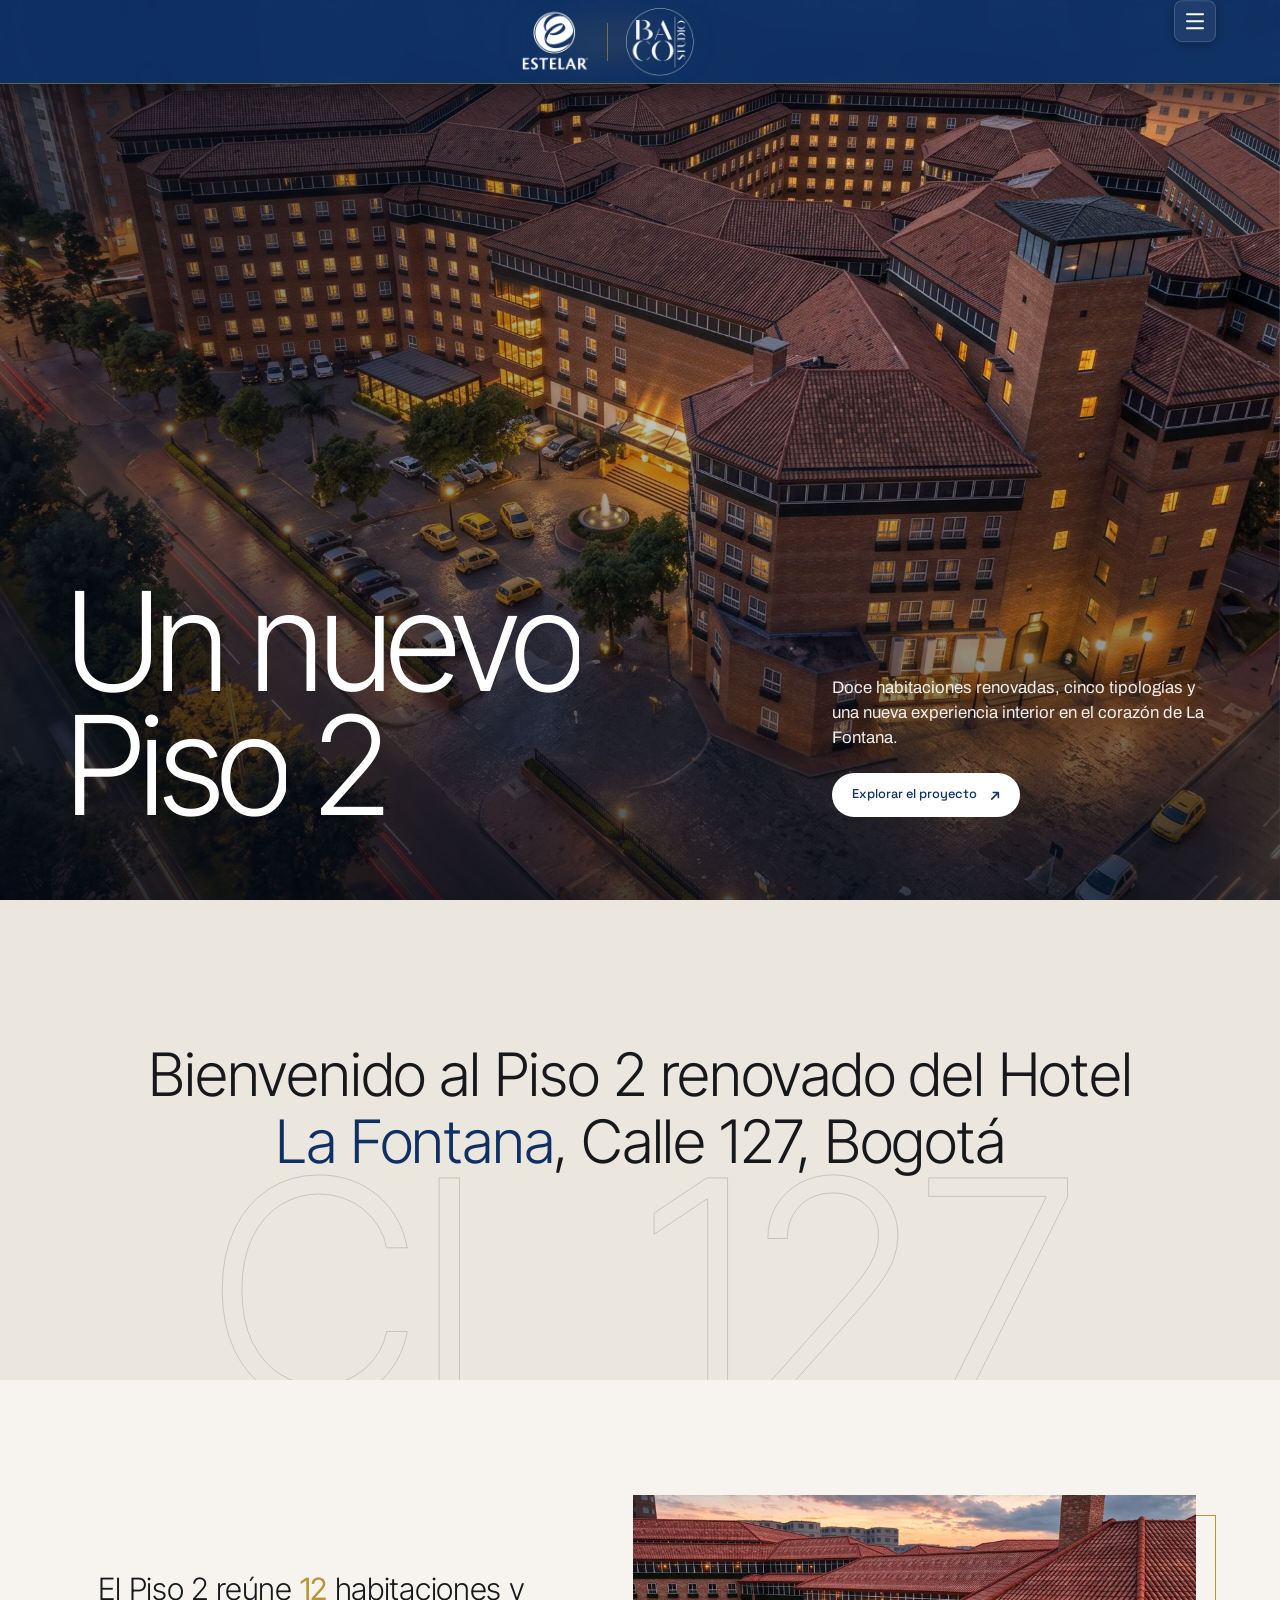
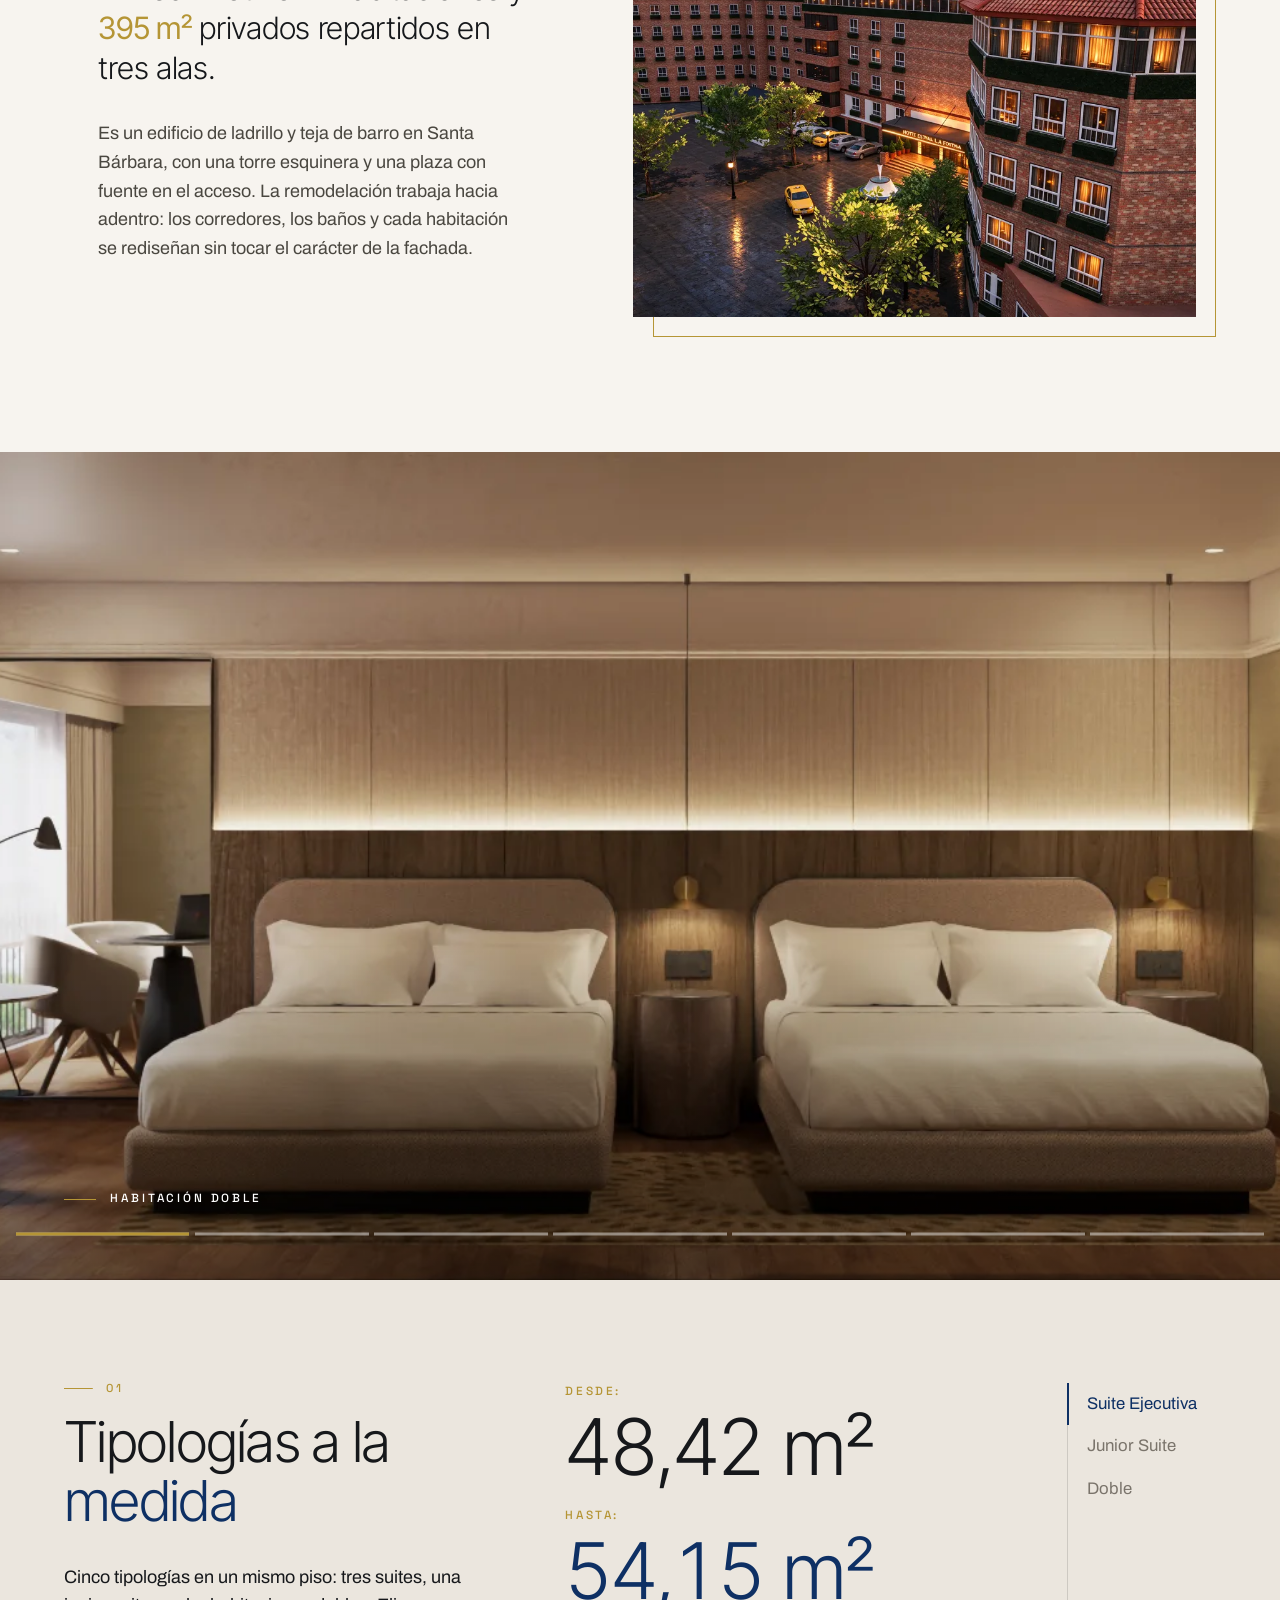
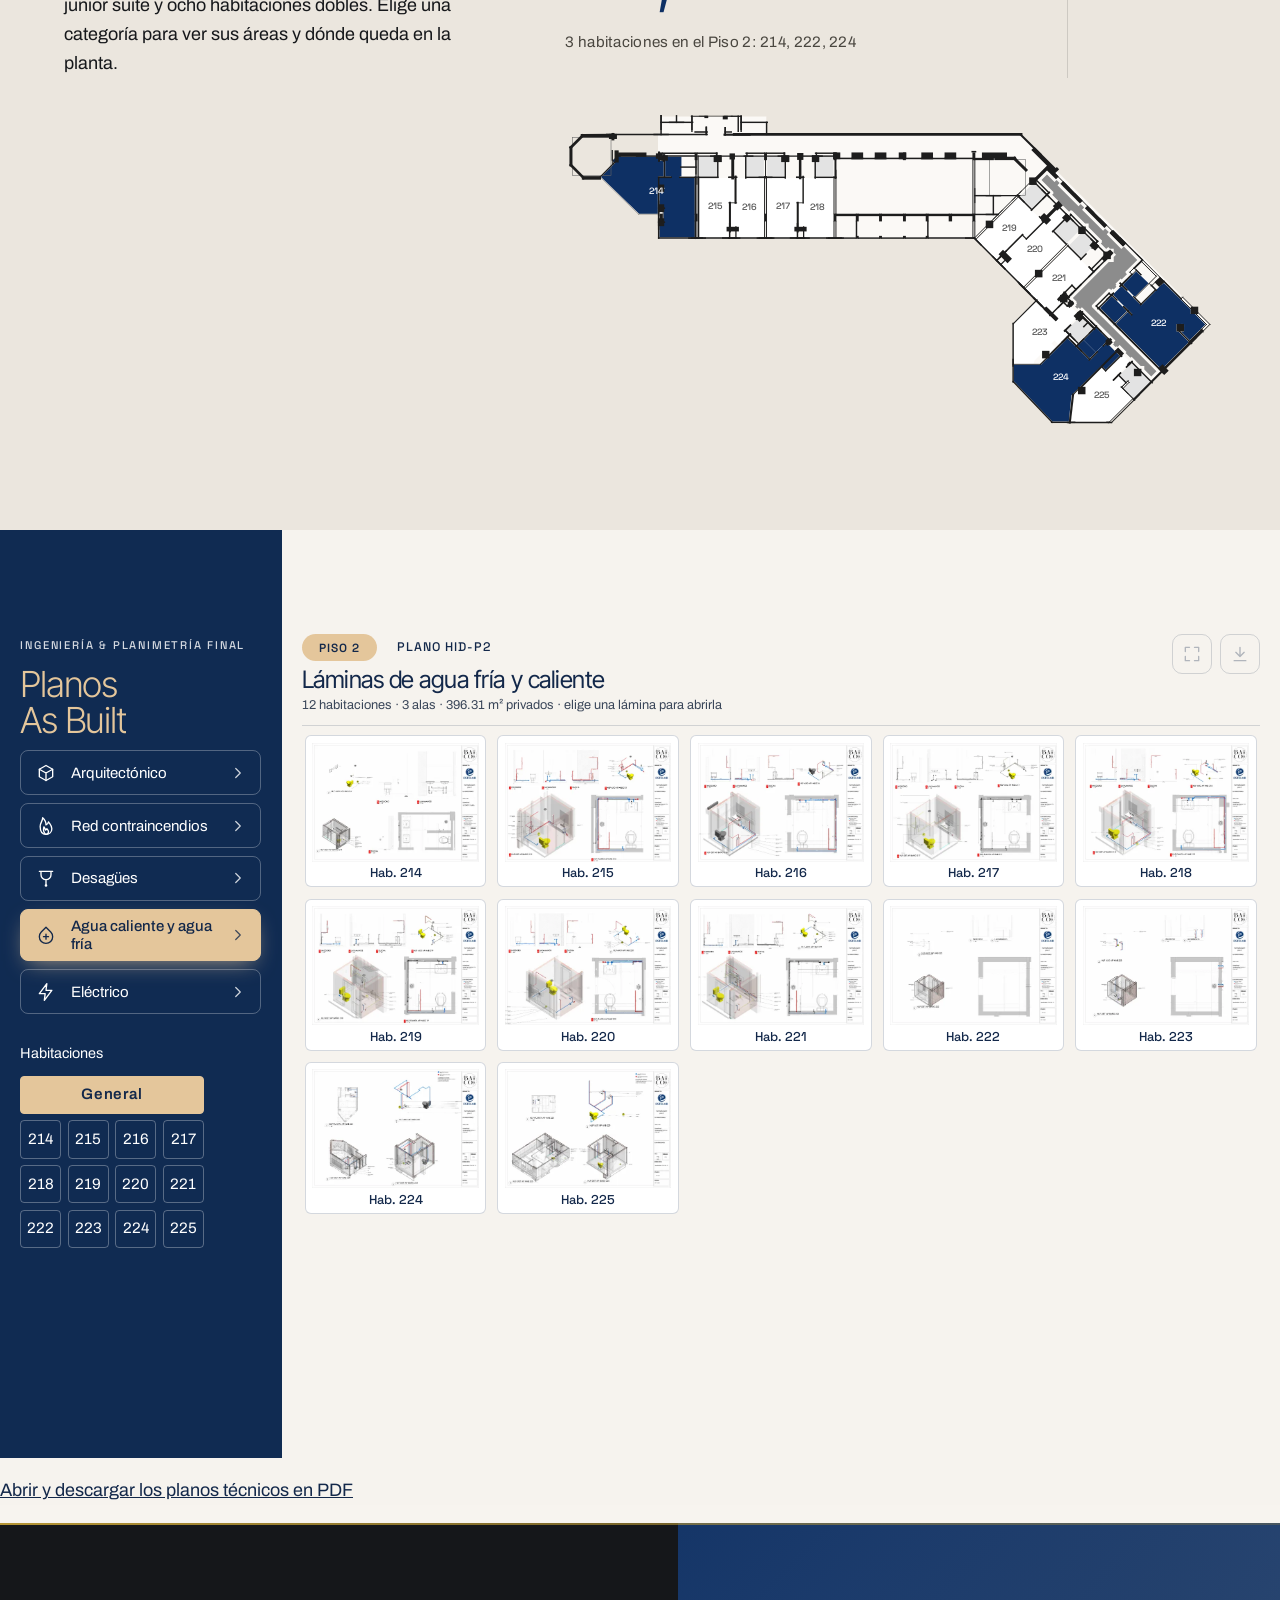
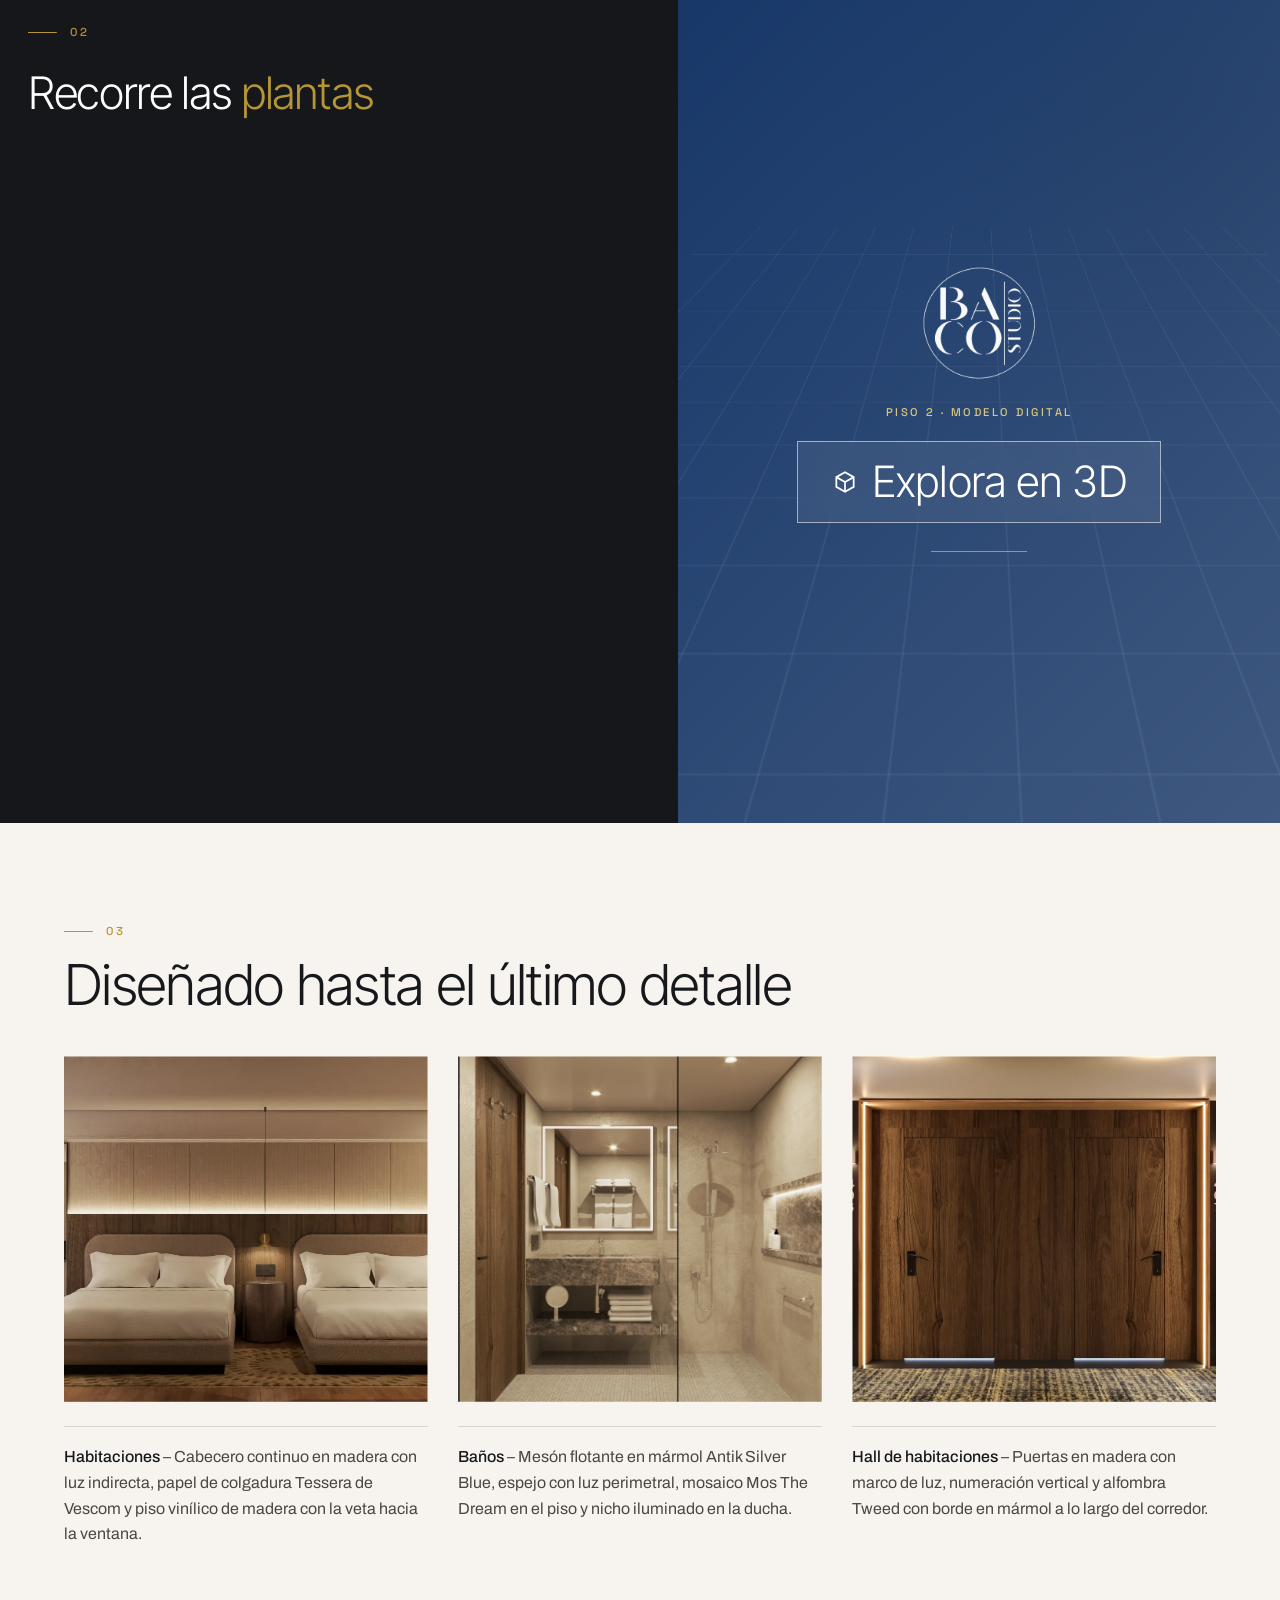
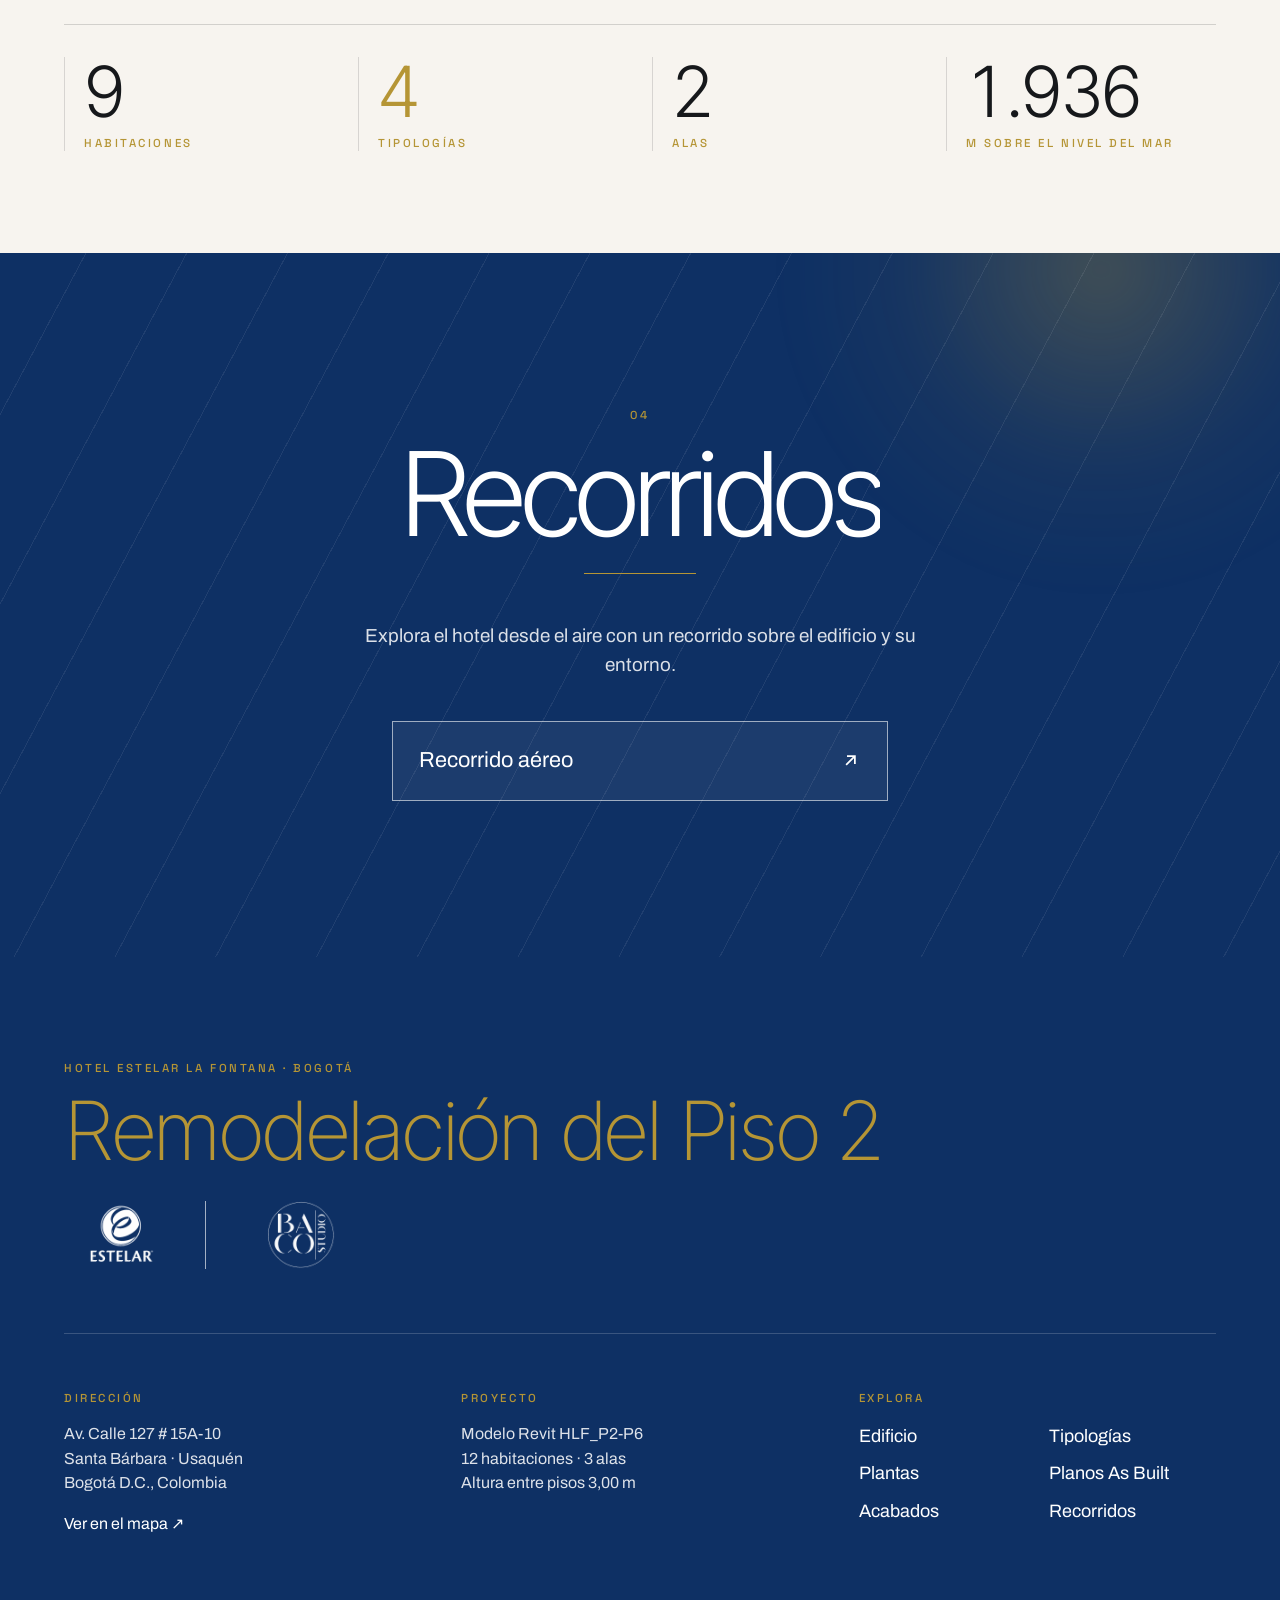
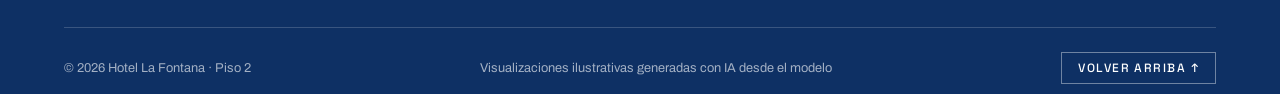
==== commit 5cce1f0e: "Eléctrico 223–225 Co-Authored-By: Claude Opus 5.5 <noreply@anthropic.com>" ====
--- a/index.html
+++ b/index.html
@@ -17,7 +17,7 @@
   <script defer src="https://cdnjs.cloudflare.com/ajax/libs/gsap/3.12.5/gsap.min.js"></script>
   <script type="module" src="assets/js/animaciones.js?v=1.9"></script>
   <script defer src="https://cdnjs.cloudflare.com/ajax/libs/pdf.js/3.11.174/pdf.min.js"></script>
-  <script type="module" src="script.js?v=3.21"></script>
+  <script type="module" src="script.js?v=3.22"></script>
 </head>
 <body>
   <a class="skip" href="#main">Saltar al contenido</a>
